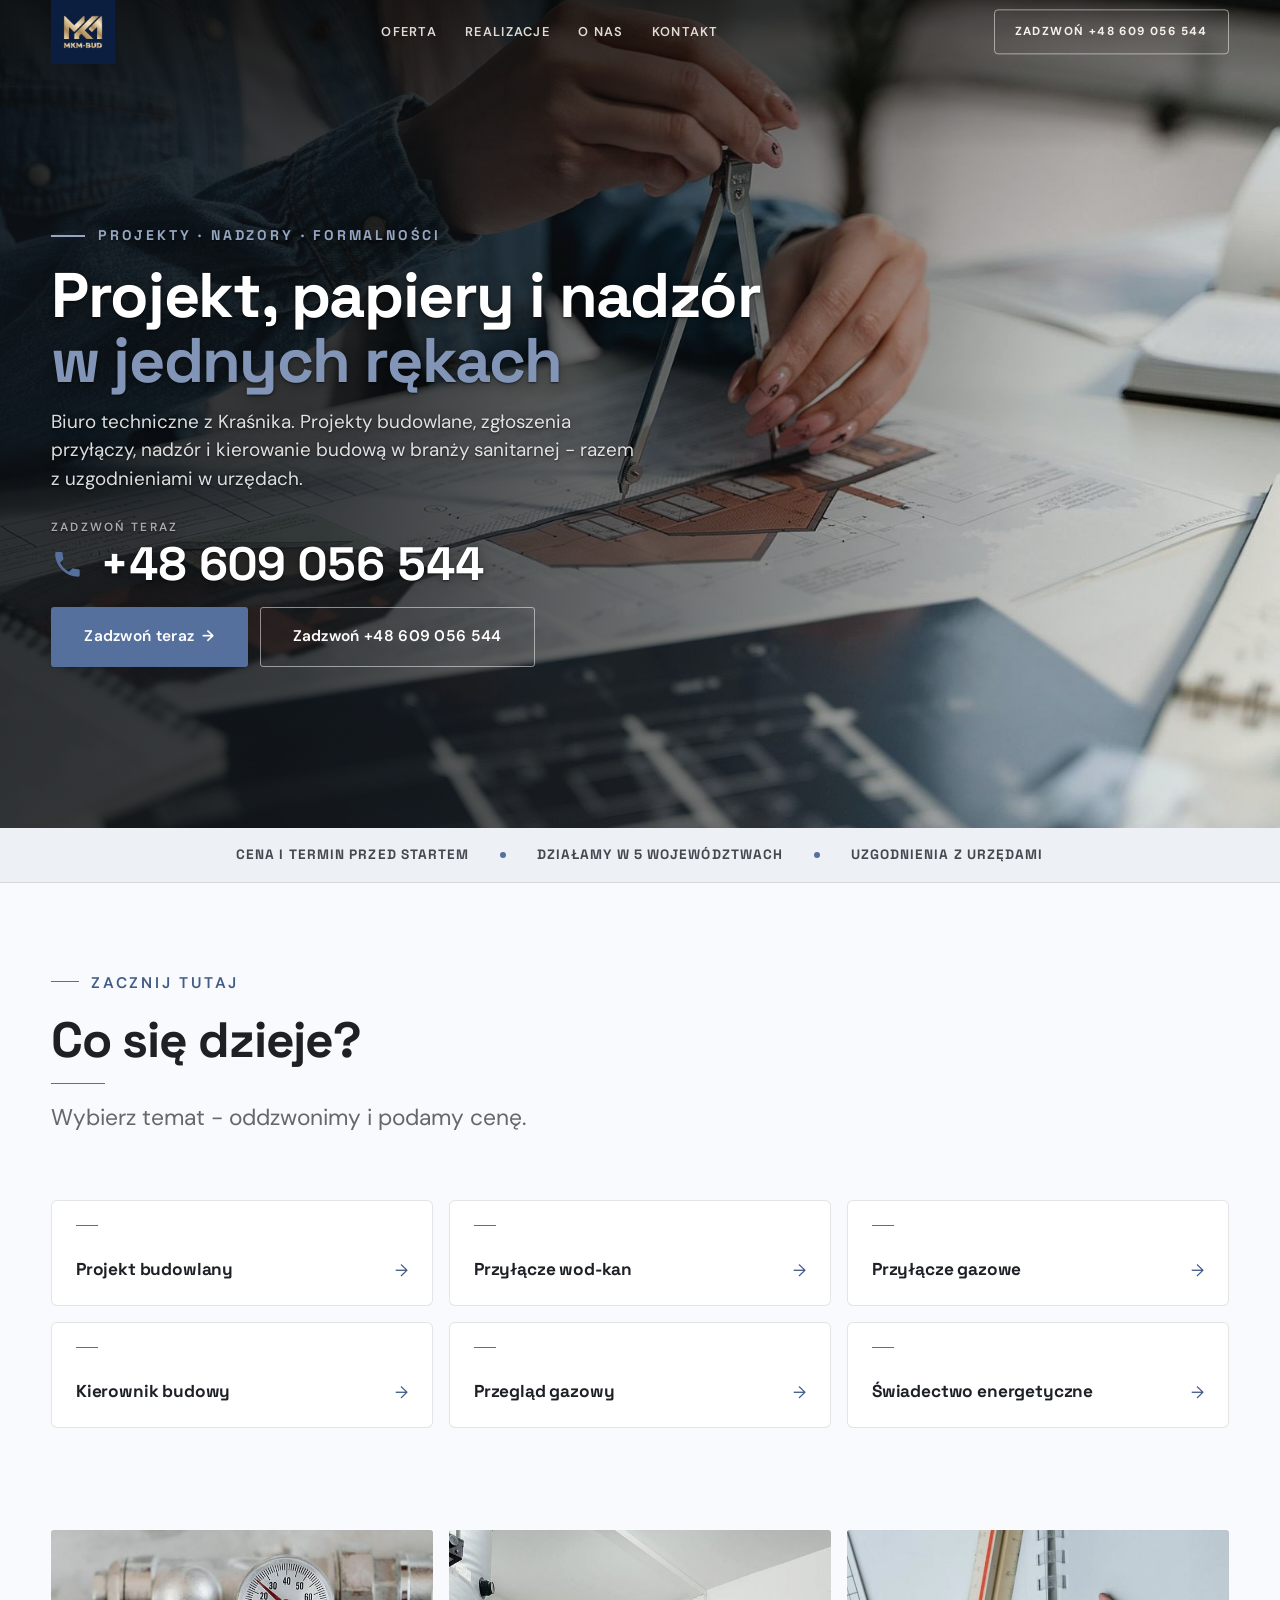
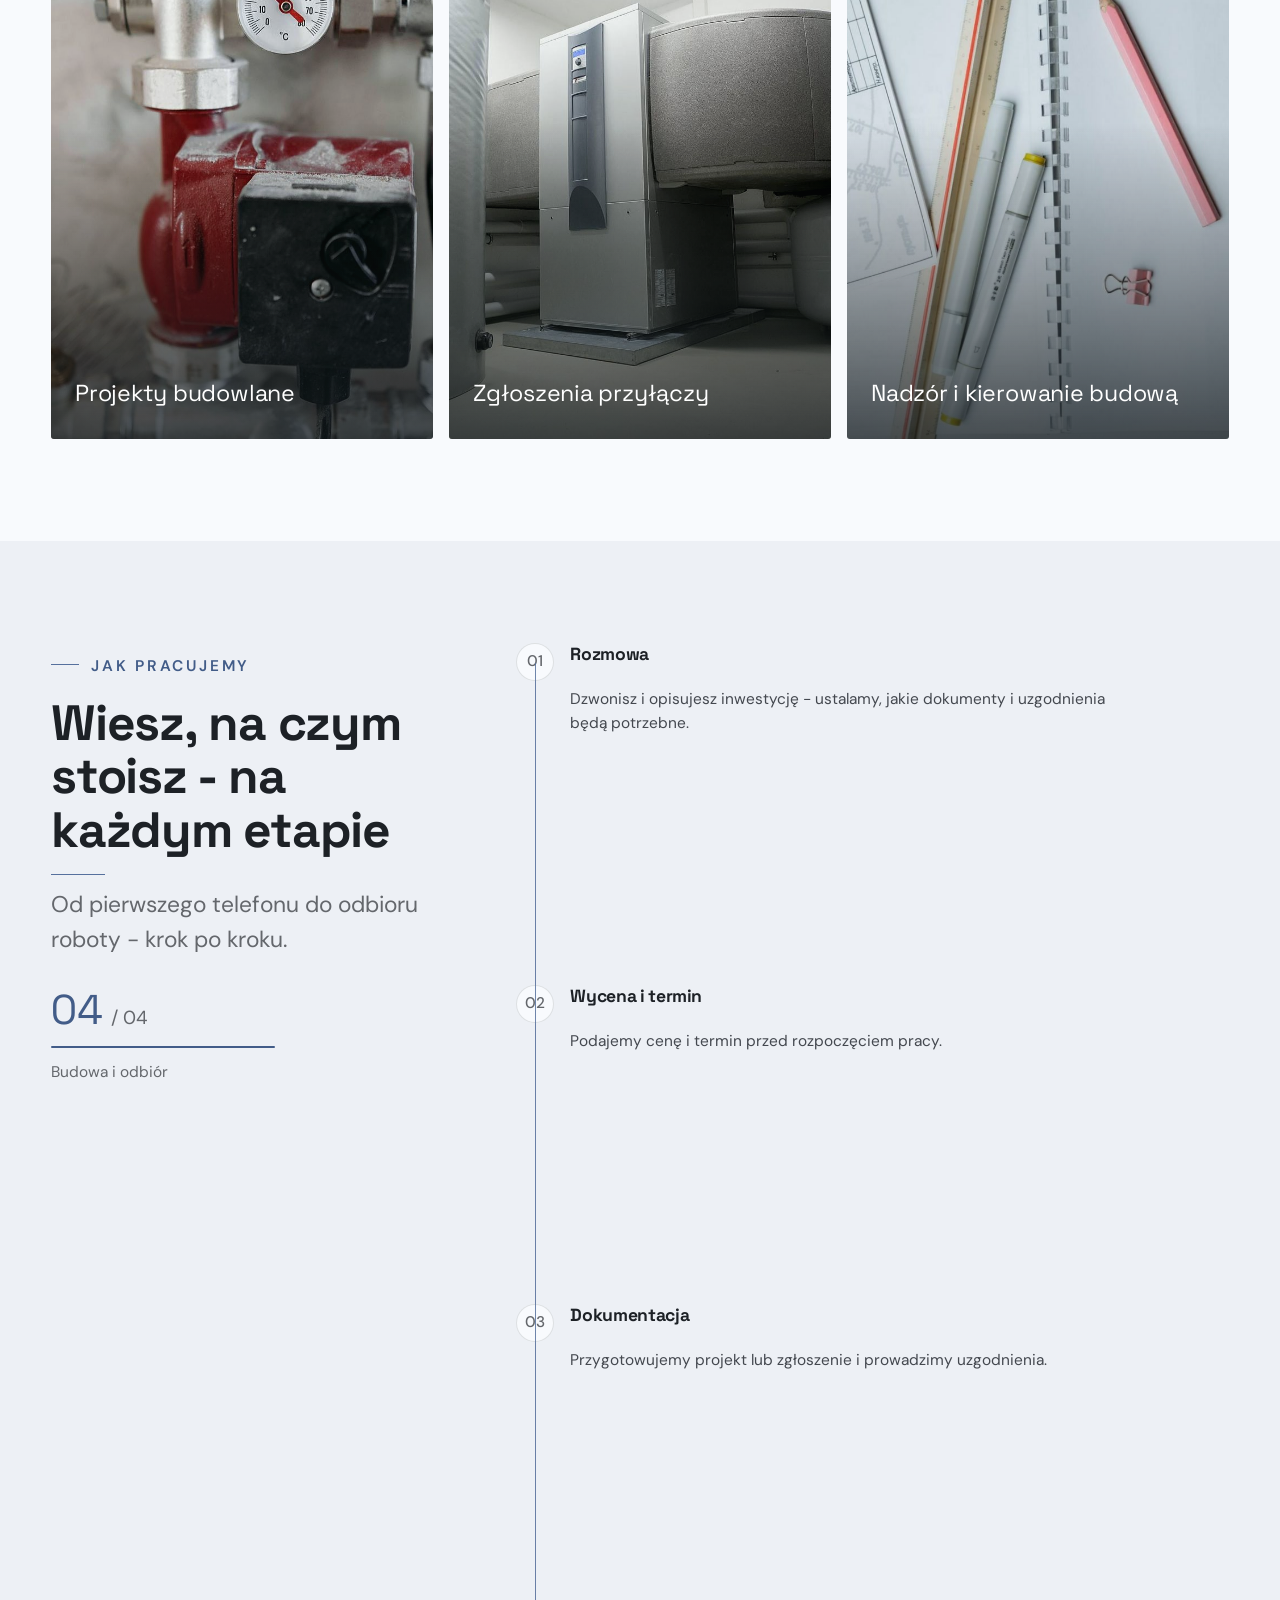
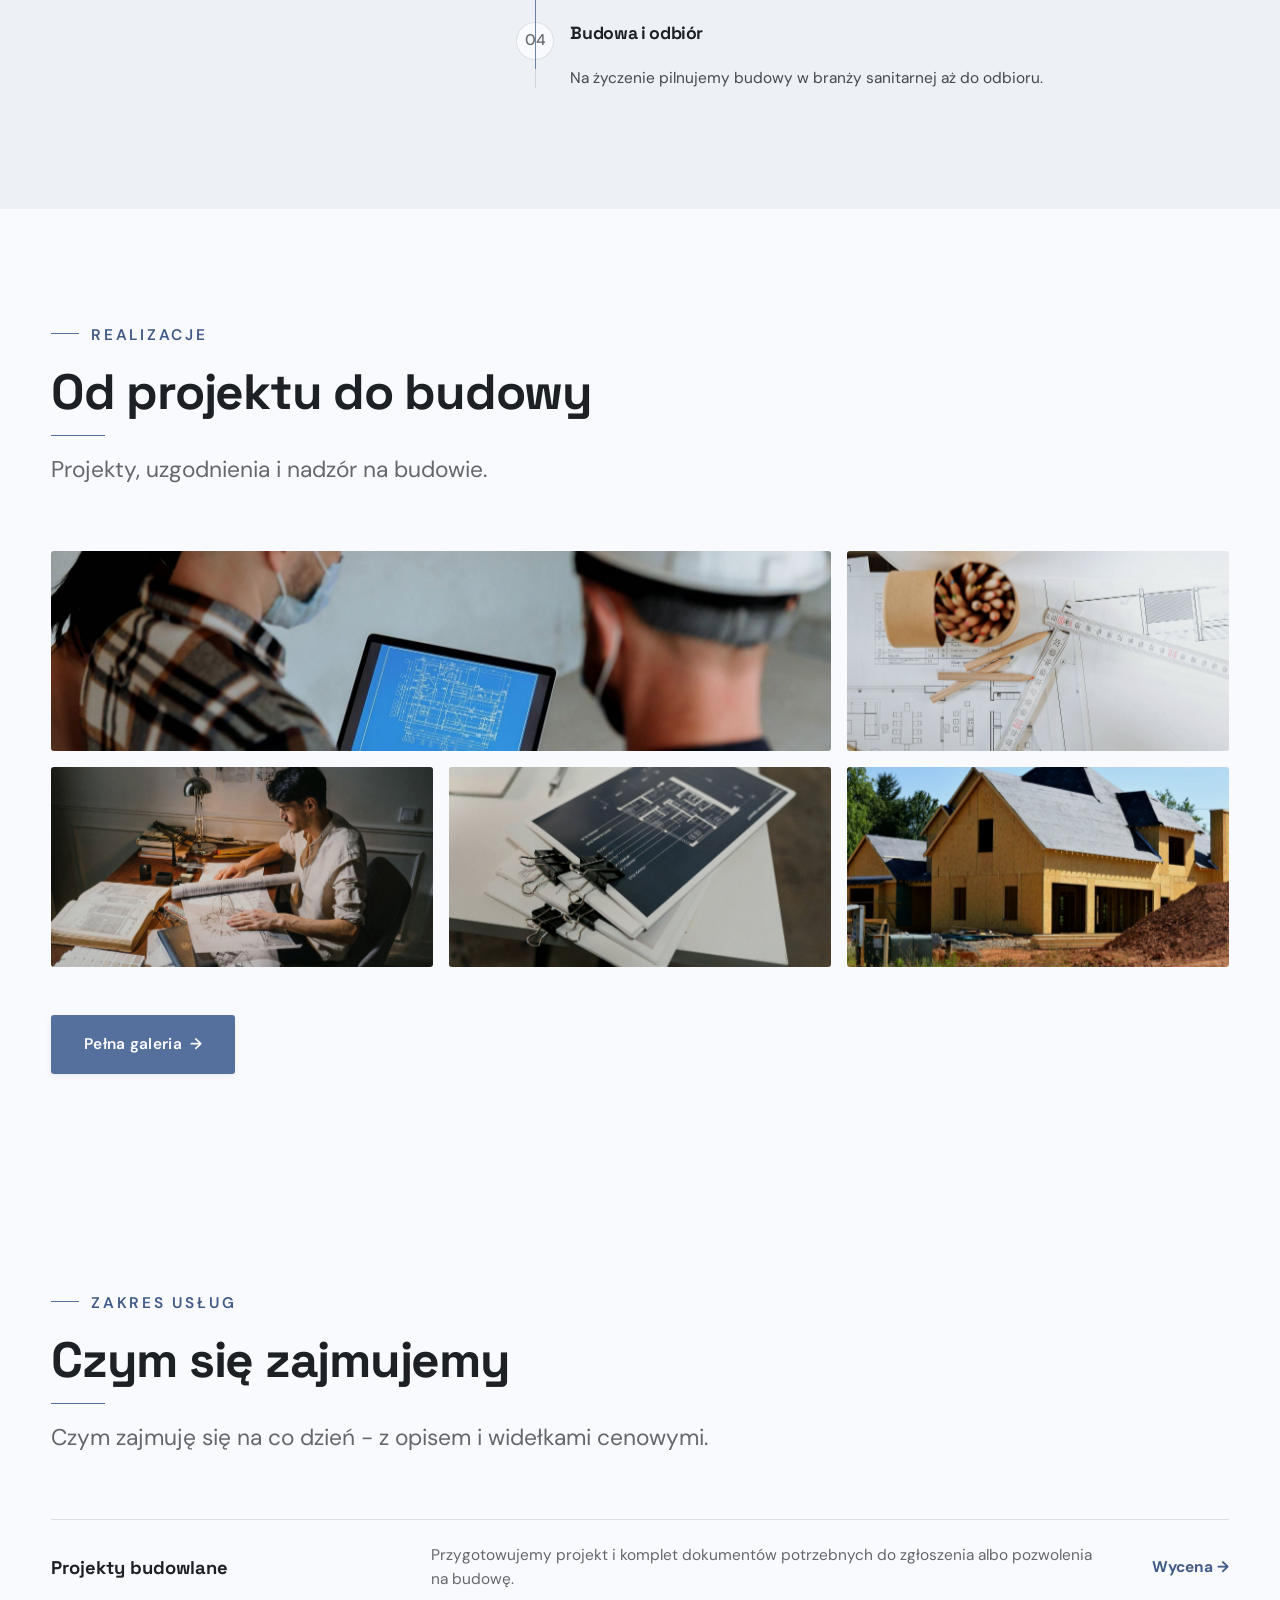
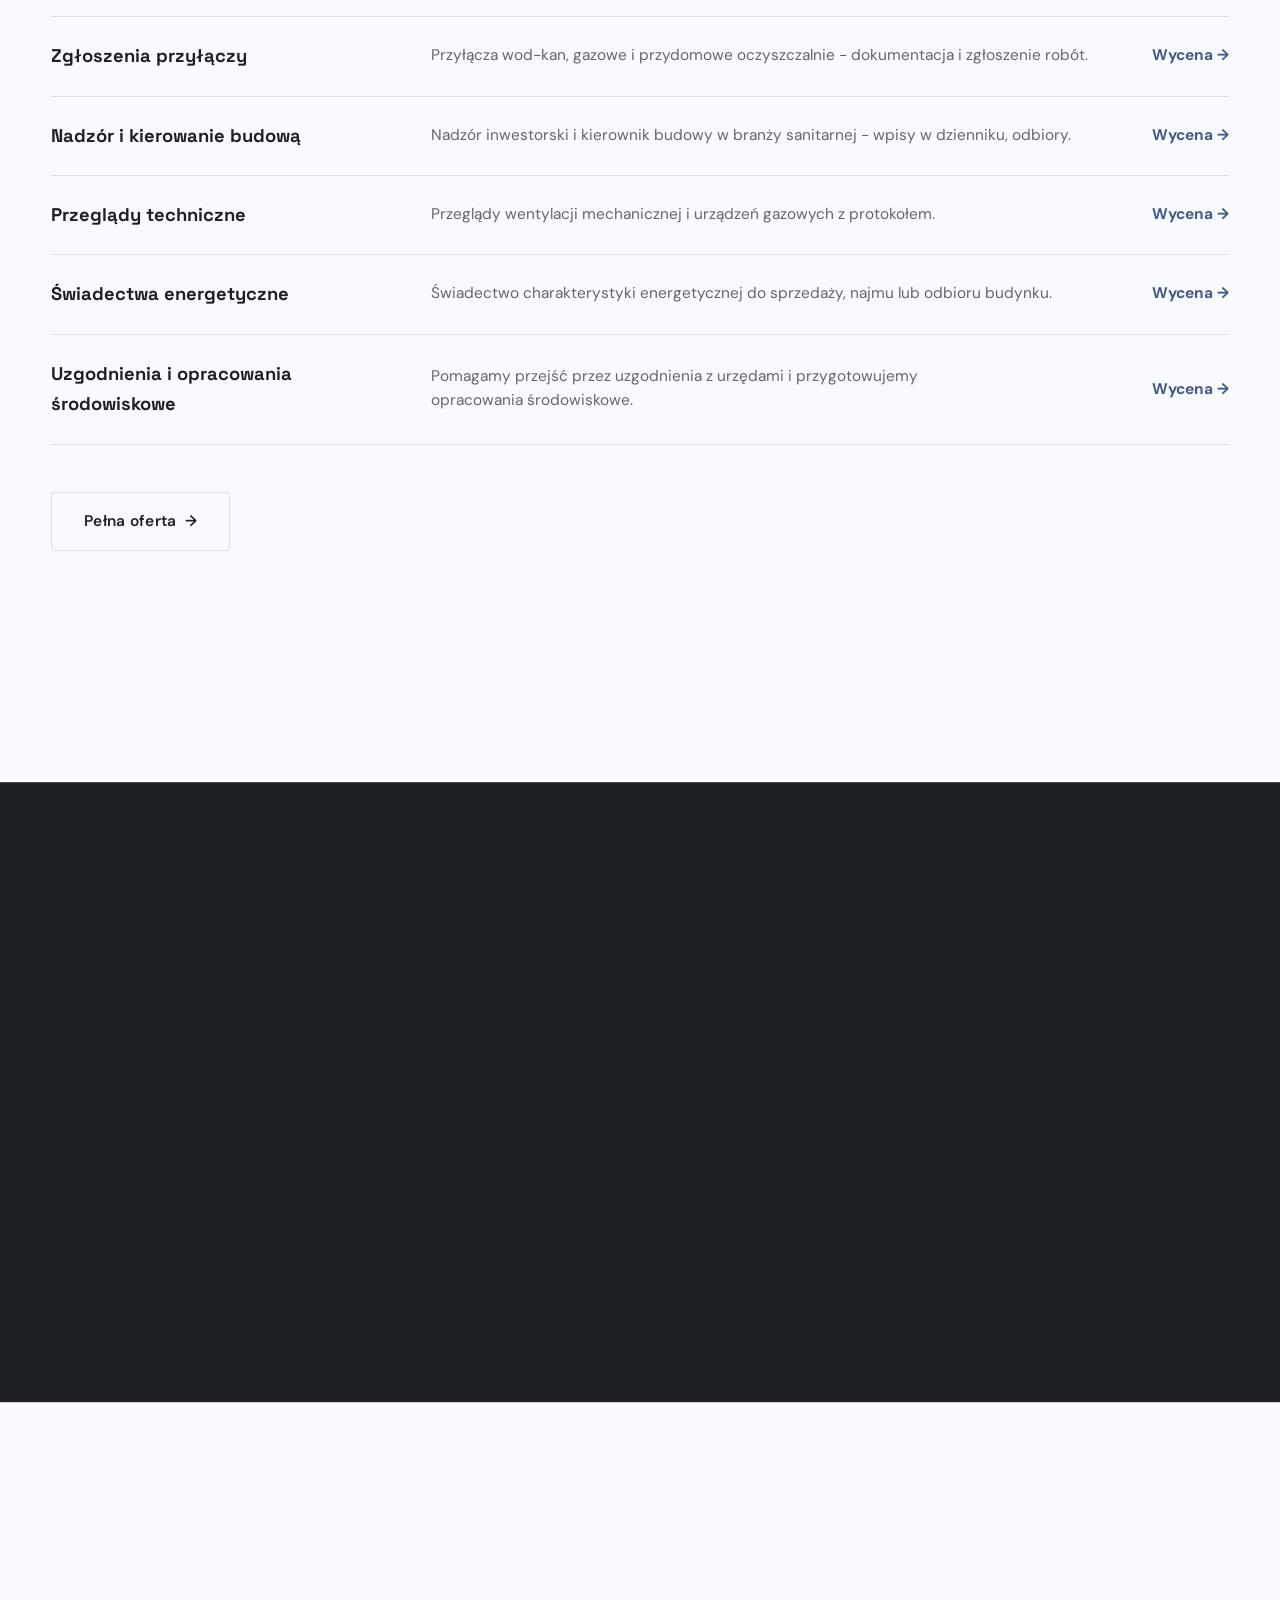
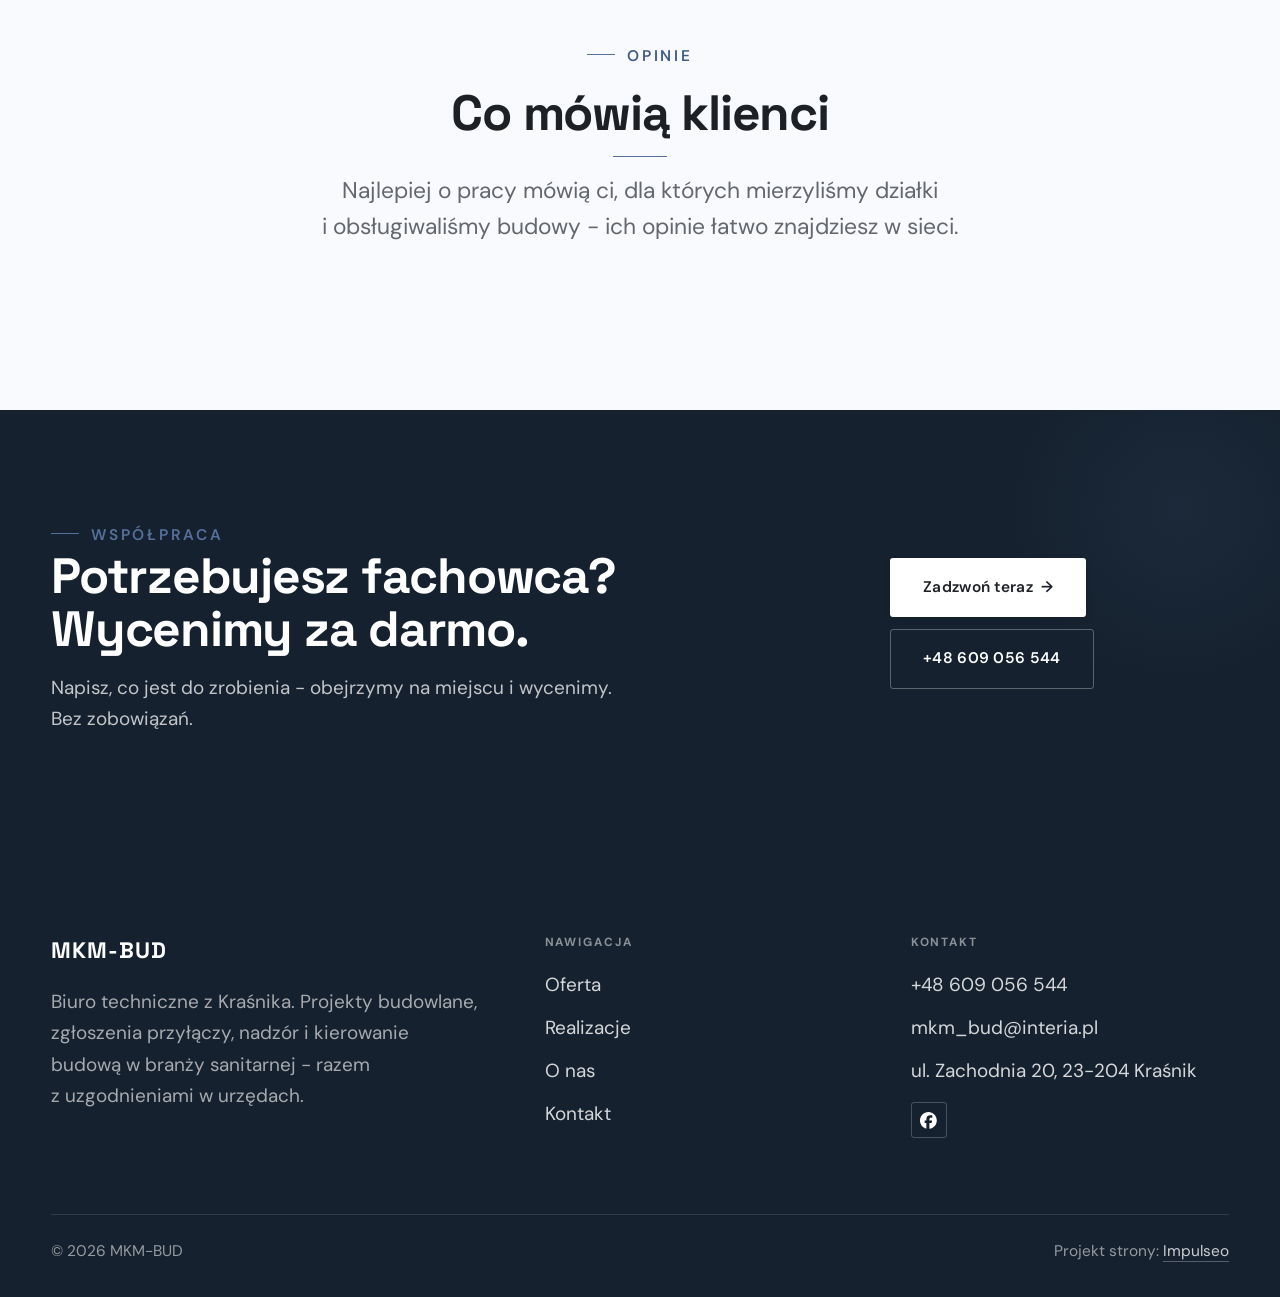
==== index.html @ 9605afe8 "Strona demo: mkm-bud" ====
<!DOCTYPE html>
<html lang="pl">
<head>
<meta charset="UTF-8">
<meta name="viewport" content="width=device-width, initial-scale=1.0">
<title>MKM-BUD - Projekty i nadzory budowlane · Kraśnik</title>
<meta name="description" content="MKM-BUD - projekty budowlane, zgłoszenia przyłączy wod-kan i gazowych, nadzory i kierowanie budową w branży sanitarnej, przeglądy techniczne, świadectwa energetyczne. Kraśnik i okolice.">
<link rel="canonical" href="https://kris20032.github.io/mkm-bud/">
<meta name="robots" content="noindex, nofollow">
<meta property="og:type" content="website">
<meta property="og:locale" content="pl_PL">
<meta property="og:site_name" content="MKM-BUD">
<meta property="og:title" content="MKM-BUD - Projekty i nadzory budowlane · Kraśnik">
<meta property="og:description" content="MKM-BUD - projekty budowlane, zgłoszenia przyłączy wod-kan i gazowych, nadzory i kierowanie budową w branży sanitarnej, przeglądy techniczne, świadectwa energetyczne. Kraśnik i okolice.">
<meta property="og:url" content="https://kris20032.github.io/mkm-bud/">
<meta property="og:image" content="https://kris20032.github.io/mkm-bud/img/og.jpg">
<meta property="og:image:width" content="1200">
<meta property="og:image:height" content="630">
<meta name="twitter:card" content="summary_large_image">
<script type="application/ld+json">{"@context": "https://schema.org", "@type": "LocalBusiness", "name": "MKM-BUD", "url": "https://kris20032.github.io/mkm-bud/", "telephone": "+48609056544", "image": "https://kris20032.github.io/mkm-bud/img/og.jpg", "areaServed": "Kraśnik", "sameAs": ["https://www.facebook.com/mkmbudownictwo/"]}</script>
<link rel="preconnect" href="https://fonts.googleapis.com">
<link rel="preconnect" href="https://fonts.gstatic.com" crossorigin>
<link href="https://fonts.googleapis.com/css2?family=Space+Grotesk:wght@500;600;700&family=DM+Sans:opsz,wght@9..40,400;9..40,500;9..40,600&display=swap" rel="stylesheet">
<link rel="stylesheet" href="assets/styles.css?v=61407851">
</head>
<body>

<header class="nav">
  <div class="wrap nav-inner">
    <a class="brand brand-has-logo" href="index.html"><img class="brand-logo" src="img/logo.jpg" alt="MKM-BUD" width="720" height="720" decoding="async"></a>
    <nav class="nav-links">
      <a href="oferta.html">Oferta</a>
      <a href="realizacje.html">Realizacje</a>
      <a href="o-nas.html">O nas</a>
      <a href="kontakt.html">Kontakt</a>
      <a href="tel:+48609056544" class="btn btn-accent">Zadzwoń +48 609 056 544</a>
    </nav>
    <button class="nav-toggle" aria-label="Menu"><span></span><span></span><span></span></button>
  </div>
</header>

<main>
<section class="hero-fach">
  <img class="hf-photo" src="img/hero.jpg" fetchpriority="high" data-rotate="img/g1.jpg|img/g2.jpg" alt="MKM-BUD" width="1600" height="1066">
  <div class="hf-panel">
    <div class="hf-inner">
      <span class="hf-kicker">Projekty · nadzory · formalności</span>
      <h1 class="hf-title">Projekt, papiery i nadzór <em>w jednych rękach</em></h1>
      <p class="hf-lead">Biuro techniczne z Kraśnika. Projekty budowlane, zgłoszenia przyłączy, nadzór i kierowanie budową w branży sanitarnej - razem z uzgodnieniami w urzędach.</p>
      <a class="hf-phone" href="tel:+48609056544"><span class="hf-phone-lab">Zadzwoń teraz</span><span class="hf-phone-num"><svg class="ico-tel" width="16" height="16" viewBox="0 0 24 24" fill="none" aria-hidden="true"><path d="M6.6 10.8a15.5 15.5 0 0 0 6.6 6.6l2.2-2.2a1 1 0 0 1 1-.24 11.4 11.4 0 0 0 3.6.58 1 1 0 0 1 1 1V20a1 1 0 0 1-1 1A17 17 0 0 1 3 4a1 1 0 0 1 1-1h3.5a1 1 0 0 1 1 1c0 1.25.2 2.46.58 3.6a1 1 0 0 1-.25 1l-2.23 2.2Z" fill="currentColor"/></svg> +48 609 056 544</span></a>
      <div class="hf-actions">
        <a href="kontakt.html" class="btn btn-accent">Zadzwoń teraz <span class="arr">→</span></a>
        <a href="tel:+48609056544" class="btn btn-ghost hf-ghost">Zadzwoń +48 609 056 544</a>
      </div>
    </div>
  </div>
</section>
<section class="fach-promise">
  <div class="wrap">
    <ul class="fp-row reveal"><li>Cena i termin przed startem</li><li>Działamy w 5 województwach</li><li>Uzgodnienia z urzędami</li></ul>
  </div>
</section>
<section class="objawy">
  <div class="wrap">
    <div class="head reveal">
      <span class="eyebrow">Zacznij tutaj</span>
      <h2>Co się dzieje?</h2>
      <p>Wybierz temat - oddzwonimy i podamy cenę.</p>
    </div>
    <div class="obj-grid">
      <a class="obj-tile reveal" href="kontakt.html"><span class="ot-row"><span class="ot-name">Projekt budowlany</span><span class="ot-arr" aria-hidden="true">→</span></span></a>
      <a class="obj-tile reveal" href="kontakt.html"><span class="ot-row"><span class="ot-name">Przyłącze wod-kan</span><span class="ot-arr" aria-hidden="true">→</span></span></a>
      <a class="obj-tile reveal" href="kontakt.html"><span class="ot-row"><span class="ot-name">Przyłącze gazowe</span><span class="ot-arr" aria-hidden="true">→</span></span></a>
      <a class="obj-tile reveal" href="kontakt.html"><span class="ot-row"><span class="ot-name">Kierownik budowy</span><span class="ot-arr" aria-hidden="true">→</span></span></a>
      <a class="obj-tile reveal" href="kontakt.html"><span class="ot-row"><span class="ot-name">Przegląd gazowy</span><span class="ot-arr" aria-hidden="true">→</span></span></a>
      <a class="obj-tile reveal" href="kontakt.html"><span class="ot-row"><span class="ot-name">Świadectwo energetyczne</span><span class="ot-arr" aria-hidden="true">→</span></span></a>
    </div>
  </div>
</section>
<section class="gateways-band">
  <div class="wrap">
    <div class="gateways">
      <a href="oferta.html" class="gateway reveal"><img src="img/g3.jpg" alt="Projekty budowlane" loading="lazy" width="1600" height="1068" decoding="async"><span class="g-ttl">Projekty budowlane</span></a>
      <a href="oferta.html" class="gateway reveal"><img src="img/g4.jpg" alt="Zgłoszenia przyłączy" loading="lazy" width="1600" height="1066" decoding="async"><span class="g-ttl">Zgłoszenia przyłączy</span></a>
      <a href="oferta.html" class="gateway reveal"><img src="img/g5.jpg" alt="Nadzór i kierowanie budową" loading="lazy" width="1556" height="1022" decoding="async"><span class="g-ttl">Nadzór i kierowanie budową</span></a>
    </div>
  </div>
</section>
<section class="proces proces-os fachowcy">
  <div class="wrap proc-grid">
    <div class="proc-side">
      <div class="head reveal">
        <span class="eyebrow">Jak pracujemy</span>
        <h2>Wiesz, na czym stoisz - na każdym etapie</h2>
        <p>Od pierwszego telefonu do odbioru roboty - krok po kroku.</p>
      </div>
      <div class="proc-count" aria-hidden="true"><span class="pc-cur">01</span><span class="pc-all">/ 04</span></div>
      <div class="proc-bar" aria-hidden="true"><i></i></div>
      <p class="proc-now" aria-hidden="true">Rozmowa</p>
    </div>
    <ol class="proces-line">
      <li class="reveal"><span class="pno">01</span><h3>Rozmowa</h3><p>Dzwonisz i opisujesz inwestycję - ustalamy, jakie dokumenty i uzgodnienia będą potrzebne.</p></li>
      <li class="reveal"><span class="pno">02</span><h3>Wycena i termin</h3><p>Podajemy cenę i termin przed rozpoczęciem pracy.</p></li>
      <li class="reveal"><span class="pno">03</span><h3>Dokumentacja</h3><p>Przygotowujemy projekt lub zgłoszenie i prowadzimy uzgodnienia.</p></li>
      <li class="reveal"><span class="pno">04</span><h3>Budowa i odbiór</h3><p>Na życzenie pilnujemy budowy w branży sanitarnej aż do odbioru.</p></li>
    </ol>
  </div>
</section>
<section>
  <div class="wrap">
    <div class="head reveal">
      <span class="eyebrow">Realizacje</span>
      <h2>Od projektu do budowy</h2>
      <p>Projekty, uzgodnienia i nadzór na budowie.</p>
    </div>
    <div class="gallery">
      <div class="tile t-two3 reveal"><img src="img/g6.jpg" alt="MKM-BUD" loading="lazy" width="1600" height="1066" decoding="async"></div>
      <div class="tile t-third reveal"><img src="img/g7.jpg" alt="MKM-BUD" loading="lazy" width="1600" height="1066" decoding="async"></div>
      <div class="tile t-third reveal"><img src="img/g8.jpg" alt="MKM-BUD" loading="lazy" width="1600" height="1066" decoding="async"></div>
      <div class="tile t-third reveal"><img src="img/g9.jpg" alt="MKM-BUD" loading="lazy" width="1600" height="1066" decoding="async"></div>
      <div class="tile t-third reveal"><img src="img/g10.jpg" alt="MKM-BUD" loading="lazy" width="1548" height="1008" decoding="async"></div>
    </div>
    <div style="margin-top:var(--space-7)" class="reveal"><a href="realizacje.html" class="btn btn-accent">Pełna galeria <span class="arr">→</span></a></div>
  </div>
</section>
<section class="fach-uslugi">
  <div class="wrap">
    <div class="head reveal">
      <span class="eyebrow">Zakres usług</span>
      <h2>Czym się zajmujemy</h2>
      <p>Czym zajmuję się na co dzień - z opisem i widełkami cenowymi.</p>
    </div>
    <ul class="fu-list">
      <li class="fu-row reveal"><div class="fu-name">Projekty budowlane</div><div class="fu-desc">Przygotowujemy projekt i komplet dokumentów potrzebnych do zgłoszenia albo pozwolenia na budowę.</div><a class="fu-cta" href="kontakt.html">Wycena <span class="arr">→</span></a></li>
      <li class="fu-row reveal"><div class="fu-name">Zgłoszenia przyłączy</div><div class="fu-desc">Przyłącza wod-kan, gazowe i przydomowe oczyszczalnie - dokumentacja i zgłoszenie robót.</div><a class="fu-cta" href="kontakt.html">Wycena <span class="arr">→</span></a></li>
      <li class="fu-row reveal"><div class="fu-name">Nadzór i kierowanie budową</div><div class="fu-desc">Nadzór inwestorski i kierownik budowy w branży sanitarnej - wpisy w dzienniku, odbiory.</div><a class="fu-cta" href="kontakt.html">Wycena <span class="arr">→</span></a></li>
      <li class="fu-row reveal"><div class="fu-name">Przeglądy techniczne</div><div class="fu-desc">Przeglądy wentylacji mechanicznej i urządzeń gazowych z protokołem.</div><a class="fu-cta" href="kontakt.html">Wycena <span class="arr">→</span></a></li>
      <li class="fu-row reveal"><div class="fu-name">Świadectwa energetyczne</div><div class="fu-desc">Świadectwo charakterystyki energetycznej do sprzedaży, najmu lub odbioru budynku.</div><a class="fu-cta" href="kontakt.html">Wycena <span class="arr">→</span></a></li>
      <li class="fu-row reveal"><div class="fu-name">Uzgodnienia i opracowania środowiskowe</div><div class="fu-desc">Pomagamy przejść przez uzgodnienia z urzędami i przygotowujemy opracowania środowiskowe.</div><a class="fu-cta" href="kontakt.html">Wycena <span class="arr">→</span></a></li>
    </ul>
    <div style="margin-top:var(--space-7)" class="reveal"><a href="oferta.html" class="btn btn-ghost">Pełna oferta <span class="arr">→</span></a></div>
  </div>
</section>
<section class="stopklatka" aria-hidden="true">
  <div class="stk-bg" style="background-image:url(img/g11.jpg)"></div>
</section>
<section class="opinie op-fallback">
  <div class="wrap">
    <div class="head center reveal">
      <span class="eyebrow">Opinie</span>
      <h2>Co mówią klienci</h2>
      <p>Najlepiej o pracy mówią ci, dla których mierzyliśmy działki i obsługiwaliśmy budowy - ich opinie łatwo znajdziesz w sieci.</p>
    </div>
  </div>
</section>
<section class="cta">
  <div class="wrap">
    <div class="reveal">
      <span class="eyebrow">Współpraca</span>
      <h2>Potrzebujesz fachowca? Wycenimy za darmo.</h2>
      <p>Napisz, co jest do zrobienia - obejrzymy na miejscu i wycenimy. Bez zobowiązań.</p>
    </div>
    <div class="cta-actions reveal">
      <a href="kontakt.html" class="btn btn-light">Zadzwoń teraz <span class="arr">→</span></a>
      <a href="tel:+48609056544" class="btn btn-ghost btn-ghost-cta">+48 609 056 544</a>
    </div>
  </div>
</section>
</main>

<footer>
  <div class="wrap">
    <div class="foot-grid">
      <div class="foot-brand">
        <div class="name">MKM-BUD</div>
        <p>Biuro techniczne z Kraśnika. Projekty budowlane, zgłoszenia przyłączy, nadzór i kierowanie budową w branży sanitarnej - razem z uzgodnieniami w urzędach.</p>
      </div>
      <div class="foot-col">
        <h4>Nawigacja</h4>
        <a href="oferta.html">Oferta</a>
        <a href="realizacje.html">Realizacje</a>
        <a href="o-nas.html">O nas</a>
        <a href="kontakt.html">Kontakt</a>
      </div>
      <div class="foot-col">
        <h4>Kontakt</h4>
        <a href="tel:+48609056544">+48 609 056 544</a>
        <a href="mailto:mkm_bud@interia.pl">mkm_bud@interia.pl</a>
        <p>ul. Zachodnia 20, 23-204 Kraśnik</p>
      <div class="foot-soc">
        <a class="soc" href="https://www.facebook.com/mkmbudownictwo/" target="_blank" rel="noopener" aria-label="Facebook - MKM-BUD"><svg viewBox="0 0 24 24" aria-hidden="true" focusable="false"><path d="M9.101 23.691v-7.98H6.627v-3.667h2.474v-1.58c0-4.085 1.848-5.978 5.858-5.978.401 0 .955.042 1.468.103a8.68 8.68 0 0 1 1.141.195v3.325a8.623 8.623 0 0 0-.653-.036 26.805 26.805 0 0 0-.733-.009c-.707 0-1.259.096-1.675.309a1.686 1.686 0 0 0-.679.622c-.258.42-.374.995-.374 1.752v1.297h3.919l-.386 2.103-.287 1.564h-3.246v8.245C19.396 23.238 24 18.179 24 12.044c0-6.627-5.373-12-12-12s-12 5.373-12 12c0 5.628 3.874 10.35 9.101 11.647Z" fill="currentColor"/></svg></a>
      </div>
      </div>
    </div>
    <div class="foot-bot">
      <span>© 2026 MKM-BUD</span>
      <span>Projekt strony: <a class="foot-credit" href="https://impulseo.pl" target="_blank" rel="noopener">Impulseo</a></span>
    </div>
  </div>
</footer>
<div class="sticky-call"><a class="sc-call" href="tel:+48609056544"><svg class="ico-tel" width="16" height="16" viewBox="0 0 24 24" fill="none" aria-hidden="true"><path d="M6.6 10.8a15.5 15.5 0 0 0 6.6 6.6l2.2-2.2a1 1 0 0 1 1-.24 11.4 11.4 0 0 0 3.6.58 1 1 0 0 1 1 1V20a1 1 0 0 1-1 1A17 17 0 0 1 3 4a1 1 0 0 1 1-1h3.5a1 1 0 0 1 1 1c0 1.25.2 2.46.58 3.6a1 1 0 0 1-.25 1l-2.23 2.2Z" fill="currentColor"/></svg> Zadzwoń</a><a class="sc-quote" href="kontakt.html">Zadzwoń teraz</a></div>
<div class="demo-wazne" data-do="2026-10-21" data-cykl="3" hidden><svg class="dw-ico" width="13" height="13" viewBox="0 0 24 24" fill="none" aria-hidden="true"><circle cx="12" cy="12" r="8.6" stroke="currentColor" stroke-width="1.8"/><path d="M12 7.2V12l3.3 2" stroke="currentColor" stroke-width="1.8" stroke-linecap="round"/></svg><span class="dw-txt"></span></div>

<script src="assets/main.js"></script>
</body>
</html>
---- assets/styles.css ----
/* ============================================================
   STOLBASZ — premium, architektoniczny B2B fit-out
   Jasna paleta, zero brązu. System wg premium-web-craft.
   Projekt strony: Impulseo (impulseo.pl)
   ============================================================ */

:root{
  /* PALETA — jasna, architektoniczna, chłodna */
  --paper:#F4F6F8;          /* główne tło */
  --paper-2:#E7EBEF;        /* sekcje alternatywne (chłodny jasny szary) */
  --paper-3:#E7EBEF;        /* delikatne wypełnienia */
  --ink:#15212E;            /* tekst główny — chłodny grafit */
  --ink-soft:#243443;       /* nagłówki drugorzędne */
  --muted:#6B7785;          /* tekst poboczny */
  --line:rgba(21,33,46,.12);/* hairline */
  --accent:#E8A317;         /* stonowany petrol-slate — jedyny akcent */
  --accent-d:#C9870C;
  --accent-soft:rgba(232,163,23,.10);
  --dark:#15212E;           /* sekcje ciemne (stopka/CTA) */

  /* HOVER ZDJĘĆ — JEDEN standard dla całego silnika (decyzja K. 04.08.2026, artefakt z wariantami).
     AKTUALNE (K.+Szymon 09.08.2026, wybór z artefaktu 6 wariantów): zoom 1.05 przy 1.4s -
     przy tak długim czasie mocniejszy kadr NIE skacze, tylko „oddycha". Poprzedni standard
     (1.02 / .55s z 04.08) odbierany jako dynamiczny i szybki.
     Spoczynek lekko przygaszony, ale TYLKO tam, gdzie jest mysz (@media hover:hover) —
     na telefonie zdjęcia zostają w pełnej jasności. */
  --img-zoom:1.05;                   /* K.+Szymon 09.08: wariant F z artefaktu porównawczego */
  --img-rest:brightness(.95) saturate(.99);
  --img-hot:brightness(1.06) saturate(1.05);
  --img-dur:1.4s;                    /* K.+Szymon 09.08 (wariant F): powoli = elegancko */
  --img-ease:cubic-bezier(.16,.84,.44,1);  /* miękki ogon, efekt „oddychania" */

  /* ODSTĘPY — skala 4/8 */
  --space-1:4px; --space-2:8px; --space-3:12px; --space-4:16px; --space-5:24px;
  --space-6:32px; --space-7:48px; --space-8:64px; --space-9:96px; --space-10:128px;

  /* TYPOGRAFIA — fluid clamp() (skala podbita 16.07.2026: większe, czytelniejsze litery — uwaga Adama) */
  --text-sm:clamp(.9rem,.87rem + .12vw,1rem);
  --text-base:clamp(1.08rem,1.04rem + .18vw,1.2rem);
  --text-lg:clamp(1.24rem,1.15rem + .34vw,1.44rem);
  --text-h3:clamp(1.34rem,1.22rem + .55vw,1.66rem);
  --text-h2:clamp(2.1rem,1.66rem + 2.1vw,3.1rem);
  --text-h1:clamp(2.9rem,2.1rem + 4vw,5.1rem);

  /* PROMIENIE — architektoniczne, raczej ostre */
  --r-sm:3px; --r-md:6px; --r-lg:10px;

  /* RUCH */
  --ease:cubic-bezier(.25,.46,.45,.94); --dur:.24s;

  /* CIENIE — miękkie, warstwowe */
  --sh-sm:0 1px 2px rgba(16,24,32,.04), 0 2px 8px rgba(16,24,32,.05);
  --sh-md:0 2px 6px rgba(16,24,32,.05), 0 12px 28px -8px rgba(16,24,32,.12);
  --sh-lg:0 6px 14px rgba(16,24,32,.07), 0 26px 56px -18px rgba(16,24,32,.22);

  --hairline:1px solid var(--line);

  --font-display:'Space Grotesk','Inter',sans-serif;
  --font-body:'DM Sans','Inter',sans-serif;
}

*{box-sizing:border-box;margin:0;padding:0}
html{scroll-behavior:smooth}
body{
  font-family:var(--font-body);
  font-size:var(--text-base);
  line-height:1.65;
  color:var(--ink);
  background:var(--paper);
  -webkit-font-smoothing:antialiased;
  text-rendering:optimizeLegibility;
}
img{max-width:100%;height:auto;display:block}  /* height:auto = width/height z atrybutów trzyma proporcje (TOP#12) */
a{color:inherit;text-decoration:none}

.wrap{width:min(92%,1180px);margin-inline:auto}
section{padding-block:clamp(52px,6.5vw,96px)}

h1,h2,h3{font-family:var(--font-display);font-weight:700;line-height:1.08;letter-spacing:-.02em;color:var(--ink)}
h1{font-size:var(--text-h1);letter-spacing:-.035em}
h2{font-size:var(--text-h2);letter-spacing:-.025em}
h3{font-size:var(--text-h3)}
/* MIARA — długość wiersza. WCAG 2.2 SC 1.4.8: max 80 znaków; Butterick: 45–90.
   68ch daje realnie 72–78 znaków polskiego tekstu, czyli z zapasem pod granicą.
   Wcześniej limit miał TYLKO <p> — <li>, <blockquote> i <dd> nie miały żadnego,
   i to jedyny powód, dla którego 23 bloki na dwóch oddanych stronach jadą po
   83–106 znaków w wierszu (pomiar 07.08.2026, bramka `miara`).
   ⚠️ Listy i definicje ograniczamy TYLKO bez klasy: `ul`/`ol` z klasą to u nas
   układ (siatki kafli, menu), a nie tekst ciągły — tam miarę wyznacza układ. */
/* 60ch, nie 68ch (K. 10.08): po zmianie fontów na węższe kroje (DM Sans i spółka)
   w 68ch mieściło się ~90 znaków - bramka pikselowa słusznie zgłaszała przekroczenie
   granicy 80. Pomiar na żywej przeglądarce: 60ch = 90 znaków, 53ch = ~78 znaków, czyli normę WCAG 1.4.8. */
:root{ --miara:53ch }
p{max-width:min(100%,var(--miara))}
blockquote,
ul:not([class])>li, ol:not([class])>li,
dl:not([class])>dd{max-width:min(100%,var(--miara))}

/* ⚠️ Świadomie BEZ wyjątku `.tile p,.card p,.svc p{max-width:none}`, choć nasuwa się sam:
   te akapity BYŁY już ograniczone (stare `p{max-width:65ch}`), więc „wyjątek" nie odblokowałby
   niczego nowego — tylko ROZLUŹNIŁ stan sprzed zmiany na wszystkich demach naraz.
   `figcaption` żadna z reguł wyżej nie dotyczy, więc też nie potrzebuje zwolnienia. */

/* ŁAMANIE. `balance` wyrównuje długości wierszy w nagłówku, `pretty` pilnuje ostatniego
   wiersza akapitu, żeby nie został w nim jeden wyraz. Obsługiwane od Chrome 117 /
   Safari 17.5; starsze przeglądarki po prostu ignorują tę własność.
   `text-wrap:pretty` nie występowało dotąd ANI RAZ w silniku ani w repo klientów. */
h1,h2,h3,.lead,.lede{text-wrap:balance}
p,li,blockquote,dd{text-wrap:pretty}

.eyebrow{
  font-family:var(--font-body);
  font-size:var(--text-sm);
  font-weight:600;
  letter-spacing:.18em;
  text-transform:uppercase;
  color:var(--accent);
  display:inline-flex;align-items:center;gap:var(--space-3);
}
/* flex:none + margin-top = kreska trzyma się PIERWSZEJ linii. Wcześniej align-items:center
   centrowało ją względem całego bloku i przy zawinięciu (długi kicker typu
   „…WNĘTRZ · LESZNO · OD 2019") druga linia lądowała z brzydkim wcięciem. */
.eyebrow{align-items:flex-start}
.eyebrow>*,.eyebrow{text-wrap:balance}   /* dlugi kicker lamal sie na sierote typu samo „2019" w drugiej linii */
.eyebrow::before{content:"";width:28px;height:1px;background:var(--accent);display:inline-block;flex:none;margin-top:.62em}

.muted{color:var(--muted)}
.lead{font-size:var(--text-lg);line-height:1.55;color:var(--ink-soft);max-width:50ch}

/* ---------- BUTTONS ---------- */
.btn{
  display:inline-flex;align-items:center;gap:var(--space-2);
  font-weight:600;font-size:var(--text-sm);letter-spacing:.02em;
  padding:var(--space-4) var(--space-6);
  border-radius:var(--r-sm);
  transition:transform var(--dur) var(--ease),box-shadow var(--dur) var(--ease),background var(--dur) var(--ease);
  cursor:pointer;border:1px solid transparent;
}
.btn-accent{background:var(--accent);color:#fff;box-shadow:var(--sh-sm)}
.btn-accent:hover{background:var(--accent-d);transform:translateY(-2px);box-shadow:var(--sh-md)}
.btn-accent:active{transform:translateY(0);box-shadow:var(--sh-sm)}
.btn-ghost{background:transparent;color:var(--ink);border-color:var(--line)}
.btn-ghost:hover{border-color:var(--accent);color:var(--accent);transform:translateY(-2px)}
.btn-light{background:#fff;color:var(--ink);box-shadow:var(--sh-sm)}
.btn-light:hover{transform:translateY(-2px);box-shadow:var(--sh-md)}
.btn .arr{transition:transform var(--dur) var(--ease)}
.btn:hover .arr{transform:translateX(4px)}

/* ---------- NAV ---------- */
.nav{
  position:sticky;top:0;z-index:50;
  background:color-mix(in srgb,var(--paper) 88%,transparent);
  backdrop-filter:saturate(140%) blur(10px);
  border-bottom:var(--hairline);
}
.nav-inner{display:flex;align-items:center;justify-content:space-between;gap:var(--space-5);height:72px}
/* ANTY-NACHODZENIE (K. 05.08.2026): długa nazwa firmy + przycisk z pełnym numerem nie mieściły się w pasku
   i flex ściskał linki PONIŻEJ ich treści - "Kontakt" wchodził na ramkę "Zadzwoń +48 ...". Teraz ustępuje
   nazwa marki (skrót wielokropkiem), a menu i przycisk nigdy się nie kurczą ani nie zachodzą na siebie. */
.brand{display:flex;flex-direction:column;line-height:1;min-width:0;flex:0 1 auto}
.brand .name{font-family:var(--font-display);font-weight:800;font-size:1.35rem;letter-spacing:.04em;white-space:nowrap;overflow:hidden;text-overflow:ellipsis}
.brand .sub{font-size:.62rem;letter-spacing:.34em;text-transform:uppercase;color:var(--muted);margin-top:5px;white-space:nowrap;overflow:hidden;text-overflow:ellipsis}
.nav-links{display:flex;align-items:center;gap:var(--space-6);flex:0 0 auto}
.nav-links a{font-size:var(--text-sm);font-weight:500;color:var(--ink-soft);position:relative;padding-block:4px;white-space:nowrap;transition:color var(--dur) var(--ease)}
.nav-links a::after{content:"";position:absolute;left:0;bottom:0;width:0;height:1.5px;background:var(--accent);transition:width var(--dur) var(--ease)}
.nav-links a:hover,.nav-links a.active{color:var(--ink)}
.nav-links a:hover::after,.nav-links a.active::after{width:100%}
.nav-links .btn{padding:var(--space-2) var(--space-5)}
/* przyciski w nav: właściwy kolor (przebij .nav-links a) + bez podkreślenia */
.nav-links a.btn-accent{color:#fff}
.nav-links a.btn-ghost,.nav-links a.btn-light{color:var(--ink)}
/* CTA w pasku: NIE podkreślenie spod linków menu, ale ten sam przelatujący błysk,
   co na wszystkich innych przyciskach (zgłoszenie K. 13.08.2026 - „na hero jest efekt
   światła przechodzącego przez przycisk, na navbarze go nie ma, a mają być identyczne").
   Reguła `.nav-links a::after` jest silniejsza od `.btn::after`, więc trzeba jej
   geometrię wyzerować i wpisać połysk z nazwy - samo `display:none` gasiło efekt. */
.nav-links a.btn::after{
  display:block;content:"";position:absolute;inset:0;z-index:-1;pointer-events:none;
  width:auto;height:auto;border-radius:inherit;   /* kasuje geometrię podkreślenia (width:0;height:1.5px) */
  background:linear-gradient(100deg,transparent 32%,rgba(255,255,255,.20) 50%,transparent 68%);
  translate:-120% 0}
@media (prefers-reduced-motion:no-preference){
  .nav-links a.btn:hover::after{translate:120% 0;transition:translate .75s var(--mt-ease,cubic-bezier(.16,.84,.44,1))}
}
.nav-toggle{display:none;background:none;border:none;cursor:pointer;flex-direction:column;gap:5px;padding:8px}
.nav-toggle span{width:24px;height:2px;background:var(--ink);transition:var(--dur)}
/* Ciasny zakres MIĘDZY menu mobilnym a pełnym pulpitem: zbijamy odstępy i nazwę marki,
   żeby wszystko zmieściło się naturalnie, zanim w ogóle dojdzie do skracania wielokropkiem. */
@media(max-width:1280px) and (min-width:921px){
  .nav-links{gap:var(--space-4)}
  .nav-links .btn{padding:var(--space-2) var(--space-4)}
  .brand .name{font-size:1.15rem}
}

/* ---------- HERO (split) ---------- */
.hero{position:relative;overflow:hidden;border-bottom:var(--hairline)}
.hero-grid{display:grid;grid-template-columns:1.05fr .95fr;gap:clamp(24px,4vw,60px);align-items:center;
  padding-block:clamp(36px,4.5vw,64px)}
.hero-copy .eyebrow{margin-bottom:var(--space-5)}
.hero-copy h1{margin-bottom:var(--space-5)}
.hero-copy .lead{margin-bottom:var(--space-7)}
.hero-actions{display:flex;flex-wrap:wrap;gap:var(--space-4)}
.hero-art{position:relative;aspect-ratio:4/3;border-radius:var(--r-lg);overflow:hidden;box-shadow:var(--sh-lg)}
.hero-art img{width:100%;height:100%;object-fit:cover}
.hero-art::after{content:"";position:absolute;inset:0;background:linear-gradient(180deg,transparent 55%,rgba(18,24,28,.28))}
.hero-badge{position:absolute;left:var(--space-5);bottom:var(--space-5);z-index:2;
  background:rgba(252,252,251,.94);backdrop-filter:blur(4px);
  border-radius:var(--r-md);padding:var(--space-4) var(--space-5);box-shadow:var(--sh-md);max-width:78%}
.hero-badge strong{display:block;font-family:var(--font-display);font-size:1rem;letter-spacing:-.01em}
.hero-badge span{font-size:var(--text-sm);color:var(--muted)}

/* ---------- HERO duży / kinowy (strona główna) ---------- */
.hero-cine{position:relative;min-height:clamp(560px,82vh,840px);min-height:clamp(560px,82svh,840px);display:flex;align-items:center;overflow:hidden;border-bottom:var(--hairline)}
.hero-cine>img{position:absolute;inset:0;width:100%;height:100%;object-fit:cover;z-index:0}
.hero-cine::after{content:"";position:absolute;inset:0;z-index:1;
  background:linear-gradient(95deg,rgba(13,18,23,.86) 0%,rgba(13,18,23,.64) 32%,rgba(13,18,23,.24) 62%,rgba(13,18,23,.04) 100%)}
.hero-cine .wrap{position:relative;z-index:2;padding-block:var(--space-8)}
.hero-cine .hero-copy{max-width:660px}
.hero-cine .eyebrow{color:#fff;margin-bottom:var(--space-5)}
.hero-cine .eyebrow::before{background:#fff}
.hero-cine h1{color:#fff;margin-bottom:var(--space-5);font-size:clamp(2.9rem,2rem + 4.4vw,5.2rem);text-wrap:balance}
.hero-cine .lead{color:rgba(255,255,255,.92);max-width:48ch;margin-bottom:var(--space-7)}
.hero-cine .hero-actions{display:flex;flex-wrap:wrap;gap:var(--space-4)}
/* NISKIE OKNO (laptop z dokiem i paskami przeglądarki ma ~700-780 px wysokości widoku):
   H1 do 5.2rem + długi lead nie mieściły się i przyciski wypadały POD krawędź ekranu -
   klient widział stronę bez ani jednego CTA. Skalujemy w dół, zamiast przycinać treść. */
@media(min-width:821px) and (max-height:820px){
  .hero-cine{min-height:clamp(520px,94svh,780px)}
  .hero-cine .wrap{padding-block:var(--space-6)}
  .hero-cine h1{font-size:clamp(2.2rem,1.5rem + 2.6vw,3.6rem);margin-bottom:var(--space-4)}
  .hero-cine .eyebrow{margin-bottom:var(--space-4)}
  .hero-cine .lead{margin-bottom:var(--space-5);max-width:44ch}
}
@media(max-width:680px){
  .hero-cine{min-height:clamp(520px,76vh,640px);min-height:clamp(520px,76svh,640px);align-items:flex-end}
  .hero-cine::after{background:linear-gradient(0deg,rgba(13,18,23,.9) 6%,rgba(13,18,23,.45) 55%,rgba(13,18,23,.25) 100%)}
  .hero-cine .wrap{padding-bottom:var(--space-9)}
  /* TELEFON (~90% oglądających): lead potrafił zająć 8 linii i zepchnąć CTA poza pierwszy ekran.
     Zwężamy interlinię i skalę - treści nie ucinamy, bo to ona sprzedaje. */
  .hero-cine .lead{font-size:.98rem;line-height:1.5;margin-bottom:var(--space-5)}
  .hero-cine .eyebrow{font-size:.72rem;letter-spacing:.13em;margin-bottom:var(--space-4)}
  .hero-cine .eyebrow::before{width:20px}
  .hero-cine h1{margin-bottom:var(--space-4)}
}

/* full-bleed hero variant (podstrony) */
.pagehead{position:relative;min-height:46vh;min-height:46svh;display:flex;align-items:flex-end;overflow:hidden;border-bottom:var(--hairline)}
.pagehead img{position:absolute;inset:0;width:100%;height:100%;object-fit:cover}
/* 10.08.2026 (decyzja K.): mocniejsze przyciemnienie + cień pod tekstem. Bramka mierzyła na
   nagłówkach podstron 3,38-3,43:1 przy wymaganych 4,5 — jasne zdjęcie (hala, śnieg, niebo)
   podchodziło pod biały tekst. Zdjęcia klientów są różne, więc kontrast musi dawać WARSTWA,
   a nie szczęśliwy dobór kadru. */
.pagehead::after{content:"";position:absolute;inset:0;background:linear-gradient(180deg,rgba(18,24,28,.40),rgba(18,24,28,.76))}
.pagehead .wrap{position:relative;z-index:2;padding-block:var(--space-9);color:#fff}
.pagehead h1{color:#fff;max-width:18ch;text-shadow:0 2px 16px rgba(0,0,0,.55)}
.pagehead .eyebrow{color:#fff}
.pagehead .eyebrow::before{background:#fff}
.pagehead p{color:rgba(255,255,255,.92);margin-top:var(--space-4);max-width:54ch;text-shadow:0 1px 12px rgba(0,0,0,.5)}

/* ---------- STRIP (pasek skrótów / liczby) ---------- */
.strip{background:var(--dark);color:#fff}
/* PASEK HASEŁ — standard 04.08.2026 (decyzja K.): 5 haseł w JEDNYM rzędzie, tekst WYŚRODKOWANY,
   węższe marginesy boczne niż reszta strony (pasek ma iść szerzej), równe wysokości kolumn. */
.strip .wrap{width:min(96%,1440px);display:grid;grid-template-columns:repeat(5,1fr);
  gap:var(--space-5);padding-block:var(--space-7);align-items:stretch}
.strip .item .k{font-family:var(--font-display);font-size:clamp(1.05rem,.82rem + .85vw,1.55rem);
  font-weight:800;letter-spacing:-.02em;color:#fff;line-height:1.18;text-wrap:balance}
.strip .item .v{font-size:var(--text-sm);color:rgba(255,255,255,.66);margin-top:var(--space-2);line-height:1.4}
.strip .item{border-left:2px solid var(--accent);padding-inline:var(--space-4);
  text-align:center;display:flex;flex-direction:column;justify-content:center}
/* liczba kolumn = liczba haseł, żeby ostatnie nie zostawało samo w drugim rzędzie.
   Klasę n-N nadaje multipage.py; domyślnie (bez klasy) pasek jest 5-kolumnowy. */
.strip.n-2 .wrap{grid-template-columns:repeat(2,1fr)}
.strip.n-3 .wrap{grid-template-columns:repeat(3,1fr)}
.strip.n-4 .wrap{grid-template-columns:repeat(4,1fr);gap:var(--space-6)}
.strip.n-4 .item .k{font-size:clamp(1.3rem,1rem + 1.1vw,2rem)}
.strip.n-6 .wrap{grid-template-columns:repeat(6,1fr);gap:var(--space-4)}
.strip.n-6 .item .k{font-size:clamp(.98rem,.8rem + .7vw,1.35rem)}
/* równe łamanie: zamiast "długa linia + jedno słowo" obie linie zbliżonej długości */
.strip .item .k{text-wrap:balance}

/* ---------- SECTION HEAD ---------- */
.head{max-width:48rem;margin-bottom:var(--space-8)}
.head.center{margin-inline:auto;text-align:center}
.head .eyebrow{margin-bottom:var(--space-4)}
.head h2{margin-bottom:var(--space-4)}
.head p{color:var(--muted);font-size:var(--text-lg);line-height:1.55}
.head.center p{margin-inline:auto}

/* ---------- INTRO SPLIT ---------- */
.split{display:grid;grid-template-columns:.92fr 1.08fr;gap:clamp(28px,5vw,80px);align-items:center}
.split.rev{grid-template-columns:1.08fr .92fr}
.split.rev .split-art{order:-1}
.split-art{position:relative;aspect-ratio:5/4;border-radius:var(--r-lg);overflow:hidden;box-shadow:var(--sh-lg)}
.split-art img{width:100%;height:100%;object-fit:cover}
.split-copy h2{margin-bottom:var(--space-5)}
.split-copy p+p{margin-top:var(--space-4)}
.split-copy .btn{margin-top:var(--space-6)}

/* ---------- SERVICES (zakres) ---------- */
.svc-grid{display:grid;grid-template-columns:repeat(auto-fit,minmax(280px,1fr));gap:var(--space-5)}
.svc{background:#fff;border:var(--hairline);border-radius:var(--r-md);padding:var(--space-7) var(--space-6);
  transition:transform var(--dur) var(--ease),box-shadow var(--dur) var(--ease),border-color var(--dur) var(--ease);
  position:relative;overflow:hidden}
.svc::before{content:"";position:absolute;left:0;top:0;width:3px;height:0;background:var(--accent);transition:height var(--dur) var(--ease)}
.svc:hover{transform:translateY(-4px);box-shadow:var(--sh-md);border-color:transparent}
.svc:hover::before{height:100%}
.svc .ic{font-family:var(--font-display);font-size:.8rem;font-weight:700;letter-spacing:.12em;color:var(--accent);margin-bottom:var(--space-4)}
.svc h3{margin-bottom:var(--space-3);font-size:1.22rem}
.svc p{color:var(--muted);font-size:var(--text-base);line-height:1.6}

/* big detailed service rows */
.svc-row{display:grid;grid-template-columns:.8fr 1.2fr;gap:clamp(20px,4vw,60px);align-items:center;padding-block:var(--space-8)}
.svc-row+.svc-row{border-top:var(--hairline)}
.svc-row.rev{grid-template-columns:1.2fr .8fr}
/* Naprzemienny układ wierszy oferty: co drugi wiersz ma zdjęcie po PRAWEJ.
   Było `order:-1` — martwy kod, bo zdjęcie i tak jest pierwszym dzieckiem w HTML,
   więc wszystkie wiersze wyglądały identycznie (zdjęcie zawsze z lewej), a `rev`
   zmieniało tylko szerokość kolumn. Znalezione 29.07.2026 przy różnicowaniu kierunków
   animacji (pomiar pozycji: art.mid 390/502 przy row.mid 756 — zawsze lewa strona). */
.svc-row.rev .svc-row-art{order:2}
.svc-row-art{aspect-ratio:4/3;border-radius:var(--r-md);overflow:hidden;box-shadow:var(--sh-md)}
.svc-row-art img{width:100%;height:100%;object-fit:cover}
.svc-row h3{font-size:1.5rem;margin-bottom:var(--space-4)}
.svc-row .num{font-family:var(--font-display);font-size:.85rem;font-weight:700;letter-spacing:.14em;color:var(--accent);display:block;margin-bottom:var(--space-3)}
.svc-row ul{list-style:none;margin-top:var(--space-4);display:flex;flex-direction:column;gap:var(--space-2)}
.svc-row li{position:relative;padding-left:var(--space-5);color:var(--muted);font-size:var(--text-base)}
.svc-row li::before{content:"";position:absolute;left:0;top:.62em;width:8px;height:1px;background:var(--accent)}

/* ---------- GALLERY (realizacje) ---------- */
.gallery{display:grid;grid-template-columns:repeat(12,1fr);gap:var(--space-4);grid-auto-rows:200px}
/* GALERIA MASONRY — pionowe zdjęcia (portrety beauty/wellness) bez przycinania: kolumny, height auto */
.gallery-masonry{column-count:3;column-gap:var(--space-4)}
@media(max-width:900px){.gallery-masonry{column-count:2}}
@media(max-width:560px){.gallery-masonry{column-count:1}}
.gallery-masonry .m-tile{break-inside:avoid;margin:0 0 var(--space-4);padding:0;position:relative;overflow:hidden;border-radius:var(--r-md);border:1px solid var(--line)}
.gallery-masonry .m-tile img{width:100%;height:auto;display:block}
.gallery-masonry .m-tile .cap{position:absolute;left:0;right:0;bottom:0;padding:var(--space-4);color:#fff;background:linear-gradient(0deg,rgba(0,0,0,.55),transparent);font-size:var(--text-sm)}
.gallery-masonry .m-tile .cap small{display:block;font-weight:400;opacity:.78;letter-spacing:.04em;text-transform:uppercase;font-size:.66rem;margin-top:3px}
.tile{position:relative;overflow:hidden;border-radius:var(--r-md);box-shadow:var(--sh-sm);
  transition:transform var(--dur) var(--ease),box-shadow var(--dur) var(--ease)}
.tile img{width:100%;height:100%;object-fit:cover;
  transition:transform var(--img-dur) var(--img-ease),filter var(--img-dur) var(--img-ease)}
.tile:hover{box-shadow:var(--sh-md)}
.tile .cap{position:absolute;left:0;right:0;bottom:0;padding:var(--space-5) var(--space-4) var(--space-4);
  /* mocniejszy spad + cien pod tekstem: na JASNYCH zdjeciach klienta (biale fronty, sciany)
     slaby gradient dawal kontrast ~1.5:1 zamiast wymaganych 3.6:1 (bramka wygladu, 10.08.2026) */
  background:linear-gradient(transparent 10%,rgba(18,24,28,.55) 40%,rgba(18,24,28,.88) 68%,rgba(18,24,28,.99));color:#fff;
  text-shadow:0 1px 2px rgba(0,0,0,.85),0 2px 10px rgba(0,0,0,.55);
  font-size:var(--text-sm);font-weight:600;letter-spacing:.01em;
  opacity:0;transform:translateY(8px);transition:var(--dur) var(--ease)}
.tile:hover .cap{opacity:1;transform:translateY(0)}
.tile .cap small{display:block;font-weight:400;opacity:.78;letter-spacing:.04em;text-transform:uppercase;font-size:.66rem;margin-top:3px}
/* bento spans */
.t-wide{grid-column:span 6}
.t-tall{grid-column:span 6;grid-row:span 2}
.t-std{grid-column:span 6}
.t-third{grid-column:span 4}
.t-two3{grid-column:span 8}

/* ---------- TRUST / WIARYGODNOŚĆ ---------- */
.trust{background:var(--paper-2)}
.trust-grid{display:grid;grid-template-columns:repeat(auto-fit,minmax(240px,1fr));gap:var(--space-5);margin-top:var(--space-7)}
.trust-card{background:#fff;border-radius:var(--r-md);padding:var(--space-7) var(--space-6);box-shadow:var(--sh-sm);border-top:3px solid var(--accent)}
.trust-card .big{font-family:var(--font-display);font-size:clamp(1.8rem,1.3rem + 1.6vw,2.6rem);font-weight:800;letter-spacing:-.02em;color:var(--ink);line-height:1}
.trust-card h3{font-size:1.12rem;margin:var(--space-3) 0 var(--space-2)}
.trust-card p{color:var(--muted);font-size:var(--text-base);line-height:1.55}

/* ---------- CTA band ---------- */
.cta{background:var(--dark);color:#fff;position:relative;overflow:hidden}
/* telefon w CTA: na ciemnym tle biały (domyślnie), rodziny z JASNYM tłem CTA
   nadpisują to u siebie - wcześniej kolor siedział w stylu inline i wygrywał z rodziną. */
.cta .btn-ghost-cta{color:#fff;border-color:rgba(255,255,255,.3)}
.cta .wrap{display:grid;grid-template-columns:1.4fr .6fr;gap:var(--space-7);align-items:center;position:relative;z-index:2}
.cta h2{color:#fff;max-width:20ch}
.cta p{color:rgba(255,255,255,.74);margin-top:var(--space-4)}
.cta-actions{display:flex;flex-direction:column;gap:var(--space-3);align-items:flex-start}
.cta::before{content:"";position:absolute;right:-80px;top:-80px;width:360px;height:360px;border-radius:50%;
  background:radial-gradient(circle,var(--accent-soft),transparent 70%)}

/* ---------- CONTACT ---------- */
.contact-grid{display:grid;grid-template-columns:.85fr 1.15fr;gap:clamp(28px,4vw,56px);align-items:start}
.info-list{display:flex;flex-direction:column;gap:var(--space-2)}
.info-row{display:flex;gap:var(--space-4);align-items:flex-start;padding-block:var(--space-4);border-bottom:var(--hairline)}
.info-row .ic{flex:none;width:42px;height:42px;display:grid;place-items:center;border-radius:50%;
  background:var(--accent-soft);color:var(--accent);font-size:1.05rem}
.info-row .lbl{font-size:.72rem;letter-spacing:.14em;text-transform:uppercase;color:var(--muted)}
.info-row .val{font-weight:600;font-size:var(--text-base);margin-top:2px}
.info-row a.val:hover{color:var(--accent)}
.map{border:none;border-radius:var(--r-lg);box-shadow:var(--sh-md);width:100%;height:100%;min-height:380px;filter:grayscale(.2) contrast(1.02)}
.form{background:#fff;border:var(--hairline);border-radius:var(--r-lg);padding:clamp(24px,3vw,40px);box-shadow:var(--sh-sm)}
.form .fld{margin-bottom:var(--space-5)}
.form label{display:block;font-size:var(--text-sm);font-weight:600;margin-bottom:var(--space-2)}
.form input,.form textarea{width:100%;font-family:inherit;font-size:var(--text-base);color:var(--ink);
  padding:var(--space-4);border:var(--hairline);border-radius:var(--r-sm);background:var(--paper);transition:border-color var(--dur)}
.form input:focus,.form textarea:focus{outline:none;border-color:var(--accent);background:#fff}
.form textarea{resize:vertical;min-height:120px}
.form .note{font-size:var(--text-sm);color:var(--muted);margin-top:var(--space-3)}

/* ---------- FOOTER ---------- */
footer{background:var(--dark);color:#fff;padding-block:var(--space-9) var(--space-6)}
.foot-grid{display:grid;grid-template-columns:1.4fr 1fr 1fr;gap:var(--space-7);margin-bottom:var(--space-8)}
.foot-brand .name{font-family:var(--font-display);font-weight:800;font-size:1.4rem;letter-spacing:.04em}
.foot-brand p{color:rgba(255,255,255,.62);margin-top:var(--space-4);font-size:var(--text-base);max-width:38ch}
.foot-col h4{font-size:.74rem;letter-spacing:.16em;text-transform:uppercase;color:rgba(255,255,255,.5);margin-bottom:var(--space-4)}
.foot-col a,.foot-col p{display:block;color:rgba(255,255,255,.82);font-size:var(--text-base);margin-bottom:var(--space-3)}
.foot-col a:hover{color:#fff}
.foot-bot{border-top:1px solid rgba(255,255,255,.12);padding-top:var(--space-5);display:flex;justify-content:space-between;flex-wrap:wrap;gap:var(--space-3);
  font-size:var(--text-sm);color:rgba(255,255,255,.55)}
.foot-bot a:hover{color:#fff}
/* Podpis w stopce = klikalny link do impulseo.pl (31.07.2026). Ma być WIDOCZNIE klikalny,
   ale nie krzyczeć - stąd sam kolor jaśniejszy + delikatne podkreślenie na najeździe. */
.foot-bot a.foot-credit{color:rgba(255,255,255,.78);text-decoration:none;border-bottom:1px solid rgba(255,255,255,.28)}
.foot-bot a.foot-credit:hover{color:#fff;border-bottom-color:#fff}

/* ---------- REVEAL ---------- */
.reveal{opacity:0;transform:translateY(22px);transition:opacity .6s var(--ease),transform .6s var(--ease)}
.reveal.in{opacity:1;transform:none}

/* ---------- RESPONSIVE ---------- */
@media(max-width:920px){
  .hero-grid,.split,.split.rev,.svc-row,.svc-row.rev,.cta .wrap,.contact-grid,.foot-grid{grid-template-columns:1fr}
  .split.rev .split-art,.svc-row.rev .svc-row-art{order:0}
  .hero-art{aspect-ratio:16/10;max-height:420px}
  .strip .wrap,.strip.n-2 .wrap,.strip.n-3 .wrap,.strip.n-4 .wrap,.strip.n-6 .wrap{grid-template-columns:repeat(2,1fr);gap:var(--space-6)}
  .strip .item .k,.strip.n-6 .item .k{font-size:clamp(1.3rem,1.1rem + 1vw,2rem)}
  .gallery{grid-auto-rows:180px}
  .t-wide,.t-tall,.t-std,.t-third,.t-two3{grid-column:span 6}
  .t-tall{grid-row:span 1}
  .cta-actions{flex-direction:row;flex-wrap:wrap}
  .foot-grid{gap:var(--space-6)}
}
@media(max-width:680px){
  .nav-links{position:fixed;inset:72px 0 auto 0;background:var(--paper);flex-direction:column;align-items:stretch;
    gap:0;padding:var(--space-4) 6%;border-bottom:var(--hairline);box-shadow:var(--sh-md);
    transform:translateY(-120%);transition:transform var(--dur) var(--ease)}
  .nav-links.open{transform:translateY(0)}
  .nav-links a{padding-block:var(--space-4);border-bottom:var(--hairline)}
  .nav-links .btn{margin-top:var(--space-3);justify-content:center}
  .nav-toggle{display:flex}
  .strip .wrap,.strip.n-2 .wrap,.strip.n-3 .wrap,.strip.n-4 .wrap,.strip.n-6 .wrap{grid-template-columns:1fr}
  .gallery{grid-template-columns:repeat(6,1fr)}
  .foot-grid{grid-template-columns:1fr}
}
@media(prefers-reduced-motion:reduce){
  /* audyt 09.08 TOP#14: samo skrócenie duration przy animacji INFINITE = stroboskop
     (pętla .01ms miga ekranem); iteration-count:1 gasi pętlę naprawdę. Pseudoelementy
     też - tła hero (gastro/studio) animują ::before/img, blanket na * ich nie łapał. */
  *,*::before,*::after{animation-duration:.01ms!important;animation-iteration-count:1!important;animation-delay:0s!important;transition:none!important}
  .reveal{opacity:1!important;transform:none!important}
  html{scroll-behavior:auto}
}

/* ============================================================
   PREMIUM LAYER — destylat deep-researchu branż (anty-AI, spokój).
   Zmienne STOLBASZ (--accent/--ink/--paper/--line/--dark). Ruch ledwo
   zauważalny, krzywa cubic-bezier(.16,.84,.44,1); prefers-reduced-motion
   pokryte blanketem wyżej. Karty hairline zamiast cieni = #1 sygnał „nie-AI".
   ============================================================ */

/* więcej oddechu między sekcjami (liderzy: 110-130px) */
section{padding-block:clamp(64px,8vw,128px)}

/* 1) Aksamitny reveal — dłuższa, miękka krzywa zamiast „skoku" */
.reveal{transition:opacity .9s cubic-bezier(.16,.84,.44,1),transform .9s cubic-bezier(.16,.84,.44,1);will-change:opacity,transform}
/* stagger TYLKO w galerii (tam pozycja = porządek dzieci) */
.gallery .reveal:nth-child(2){transition-delay:.07s}
.gallery .reveal:nth-child(3){transition-delay:.14s}
.gallery .reveal:nth-child(4){transition-delay:.21s}
.gallery .reveal:nth-child(5){transition-delay:.28s}
.gallery .reveal:nth-child(6){transition-delay:.35s}

/* 2) Hero STATYCZNY na .hero-cine — Ken Burns CAŁKIEM WYŁĄCZONY 26.06 (3. zgłoszenie Szymona).
   GENEZA: animowanie scale na <img> hero z teksturami (cegły/framugi) re-samplinguje obraz
   klatka po klatce → na części ekranów drobne drganie/shimmer = „heroshot się trzęsie".
   translateY usunięto wcześniej, scale-only + will-change/GPU NIE wystarczyły do GWARANCJI gładkości.
   Krzysztof zażądał pewności („make sure, że błąd się nie pojawi") > efekt. Zero animacji = 0% drgania.
   Delikatny zoom zostaje TYLKO w pełnoekranowych hero gastro/studio (hg-bg/hs-bg — tło, inny
   mechanizm, chwalone, nigdy nie zgłaszane). NIE wracać do KB na .hero-cine bez realnego testu
   na sprzęcie klienta — to ryzyko regresji „trzęsienia”. */
/* BEZPIECZNY "wow" na hero = jednorazowy FADE-IN (opacity), nie zoom.
   opacity nie dotyka bitmapy → gładkie na KAŻDYM zdjęciu/ekranie/GPU, zero ryzyka migotania.
   Geometryczny ruch (scale/translate) na .hero-cine jest ZAKAZANY (bramka pilnuje). */
@keyframes heroFade{from{opacity:0}to{opacity:1}}
.hero-cine>img{transform:none;animation:heroFade 1.1s ease-out both}

/* 3) Akcentowy hairline pod nagłówkiem sekcji, który „rysuje się" przy wejściu */
.head h2{position:relative;padding-bottom:18px}
.head h2::after{content:"";position:absolute;left:0;bottom:0;height:1px;width:0;background:var(--accent);transition:width 1s cubic-bezier(.16,.84,.44,1) .15s}
.head.center h2::after{left:50%;transform:translateX(-50%)}
.head.reveal.in h2::after,.head.center.reveal.in h2::after{width:54px}

/* 4) Karty HAIRLINE zamiast cieni/zaokrągleń (najmocniejszy anty-AI detal) */
.svc{background:transparent;border:1px solid var(--line);border-radius:var(--r-sm);box-shadow:none}
.svc:hover{box-shadow:none;border-color:var(--accent);transform:translateY(-3px)}
.trust-card{background:transparent;box-shadow:none;border:1px solid var(--line);border-top:2px solid var(--accent);border-radius:var(--r-sm)}
.tile{box-shadow:none;border-radius:var(--r-sm)}
.tile:hover{box-shadow:none}

/* 5) Sticky-nav kondensuje się po przewinięciu (sygnał dopracowania) */
.nav{transition:box-shadow .4s ease,background .4s ease}
.nav.is-stuck{box-shadow:0 1px 0 var(--line),0 14px 30px -24px rgba(0,0,0,.45)}
.nav-inner{transition:height .35s var(--ease)}
.nav.is-stuck .nav-inner{height:60px}

/* 6) MANIFESTO — pełnoekranowy cytat-bohater (zastępuje generyczne „Dlaczego my") */
.manifesto{background:var(--paper-2);text-align:center}
.manifesto .wrap{max-width:60rem}
.manifesto p{font-family:var(--font-display);font-style:italic;font-size:clamp(1.6rem,1rem + 2.4vw,2.8rem);line-height:1.32;color:var(--ink-soft);margin-inline:auto;max-width:26ch;position:relative;padding-top:var(--space-8)}
.manifesto p::before{content:"";position:absolute;top:0;left:50%;transform:translateX(-50%);width:54px;height:1px;background:var(--accent)}
.manifesto p span{color:var(--accent);font-style:italic}

/* 7) GATEWAYS — 3 duże bramy-zdjęcia (zamiast paska menu usług) */
.gateways{display:grid;grid-template-columns:repeat(3,1fr);gap:var(--space-4)}
.gateway{position:relative;aspect-ratio:3/4;overflow:hidden;border-radius:var(--r-sm);display:block}
.gateway img{width:100%;height:100%;object-fit:cover;
  transition:transform var(--img-dur) var(--img-ease),filter var(--img-dur) var(--img-ease)}
.gateway::after{content:"";position:absolute;inset:0;background:linear-gradient(180deg,transparent 38%,rgba(18,24,28,.74))}
/* ===== HOVER ZDJĘĆ — jedno miejsce dla WSZYSTKICH kafli ze zdjęciem (K. 04.08.2026) ===== */
@media(hover:hover){
  .tile img,.gateway img,.m-tile img{filter:var(--img-rest)}
  .tile:hover img,
  .gateway:hover img,
  .m-tile:hover img{transform:scale(var(--img-zoom));filter:var(--img-hot)}
}
.m-tile img{transition:transform var(--img-dur) var(--img-ease),filter var(--img-dur) var(--img-ease)}
.gateway .g-ttl{position:absolute;left:0;right:0;bottom:0;z-index:2;padding:var(--space-6) var(--space-5);color:#fff;font-family:var(--font-display);font-size:1.45rem;letter-spacing:-.01em;line-height:1.15}
.gateway .g-ttl small{display:block;font-family:var(--font-body);font-size:var(--text-sm);font-weight:400;opacity:.82;letter-spacing:.03em;margin-top:5px}
@media(max-width:760px){.gateways{grid-template-columns:1fr}.gateway{aspect-ratio:16/10}}

/* 8) LOGO klienta w nagłówku (gdy podane --logo) */
/* 52px domyślnie (feedback Bartka 06.07.2026: 40px ginęło, uwaga padła 3x; ~56px sprawdzone na żywym demie anna-borowiec-makeup) */
.brand-logo{height:64px;width:auto;max-width:300px;object-fit:contain;display:block}
.nav.is-stuck .brand-logo{height:52px}
@media(max-width:680px){.brand-logo{height:46px;max-width:210px}}


/* === RWD: nagłówki na wąskich ekranach (dodane 17.07.2026 razem z fixem clamp) ===
   Po przywróceniu działania clamp() dolna granica --text-h1 (2.9rem) rozpychała
   dokument przy długich polskich słowach na telefonach. Tu ją zjeżdżamy. */
@media (max-width:560px){
  :root{
    --text-h1:clamp(1.9rem, 1.15rem + 4.4vw, 2.7rem);
    --text-h2:clamp(1.5rem, 1rem + 3vw, 2.1rem);
  }
  .hero-cine h1{font-size:clamp(1.9rem, 1.15rem + 4.4vw, 2.7rem)}
  h1,h2{overflow-wrap:break-word}
}

/* GODZINY (godziny_grid z briefu) — dzień po lewej, godziny po prawej. Wcześniej BRAK stylu
   powodował sklejenie "Poniedziałek-Piątek8:00-20:00" (dodane 2026-07-21). Neutralne dla dem bez grafiku. */
.godz{display:flex;flex-direction:column;gap:2px;max-width:440px;margin-top:8px}
.godz-row{display:flex;justify-content:space-between;align-items:baseline;gap:24px;padding:10px 0;border-bottom:1px solid var(--line)}
.godz-row:last-child{border-bottom:0}
.godz-row b{font-weight:600;color:var(--ink)}
.godz-row span{color:var(--muted);white-space:nowrap}

/* === FAQ (lekcja 08.08.2026) ===
   Sekcja faq_klinika() trafia NIE tylko do rodziny „klinika" (multipage.py: także układ FACHOWCY),
   a style leżały wyłącznie w families/klinika.css — u hydraulika/dekarza FAQ renderowało się jako
   goła lista <details> z domyślnym trójkącikiem przeglądarki (wpadka: demo Instalatorstwo Gała).
   Dlatego baza. Rodzina może to nadpisać na wierzchu. */
.faq-list{max-width:48rem;margin:var(--space-8) auto 0;display:flex;flex-direction:column;gap:var(--space-3)}
.faq-item{border:1px solid var(--line);border-radius:var(--r-md);background:var(--paper);padding:var(--space-4) var(--space-5)}
.faq-item summary{font-family:var(--font-display);font-weight:600;color:var(--ink);cursor:pointer;list-style:none;display:flex;justify-content:space-between;gap:1rem}
.faq-item summary::-webkit-details-marker{display:none}
.faq-item summary::after{content:"+";color:var(--accent-d);font-weight:700;font-size:1.2rem;line-height:1}
.faq-item[open] summary::after{content:"-"}
.faq-item p{color:var(--ink-soft);font-size:var(--text-base);line-height:1.6;margin:var(--space-3) 0 0}

/* === LICZBA OPINII PRZY SEKCJI OPINII (08.08.2026, wzorzec irismeble.pl, decyzja K.) ===
   Trzy cytaty bez kontekstu czyta się jak „firma ma trzy opinie". Ta linijka mówi wprost,
   ile ich jest naprawdę - dane i tak przychodzą z reconu i szły dotąd wyłącznie do hero.
   Baza, nie rodzina: sekcja opinii renderuje się we WSZYSTKICH układach, a style opinii
   leżą per rodzina - bez tego u części rodzin linijka byłaby gołym tekstem (ta sama pułapka
   co z FAQ wyżej). Rodzina może nadpisać na wierzchu. */
.op-meta{
  text-align:center;margin:calc(var(--space-3) * -1) 0 var(--space-6);
  color:var(--muted);font-size:var(--text-base);letter-spacing:.01em;
}
.op-meta .ico-star{color:var(--accent-d);margin-right:2px}

/* --- licznik ważności DEMA (pomysł K. 09.08) - tylko wersje pokazowe --- */
.demo-wazne{position:fixed;top:calc(var(--nav-h, 64px) + 14px);right:14px;z-index:95;
  display:inline-flex;align-items:center;gap:.45em;
  background:rgba(21,25,28,.82);color:#fff;font-size:.72rem;font-weight:600;letter-spacing:.01em;
  padding:.42em .8em .42em .62em;border-radius:999px;backdrop-filter:saturate(140%) blur(8px);
  border:1px solid rgba(255,255,255,.14);box-shadow:0 10px 24px -14px rgba(0,0,0,.6);
  pointer-events:none;
  /* NIE pokazuje się przy wejściu (K. 09.08) - wjeżdża dopiero po zejściu z hero */
  opacity:0;transform:translateY(-10px);
  transition:opacity .7s var(--ease),transform .7s var(--ease)}
.demo-wazne.is-on{opacity:1;transform:none}
.demo-wazne .dw-ico{flex:none;opacity:.85}
.demo-wazne b{font-weight:700;font-variant-numeric:tabular-nums;color:#FFD9A3}
.demo-wazne .dw-zeg{font-variant-numeric:tabular-nums;font-feature-settings:"tnum";
  opacity:.72;margin-left:.15em;letter-spacing:.01em}
.demo-wazne.is-pilne{background:rgba(150,32,28,.9);border-color:rgba(255,255,255,.2)}
.demo-wazne .dw-pilne{color:#FFE0DE}
@media(max-width:820px){.demo-wazne{top:auto;bottom:70px;right:10px}}

/* --- pasek mini-opinii pod hero (audyt 09.08 TOP#27) - tylko przy realnych recenzjach --- */
.opinie-mini{padding-block:0;border-bottom:var(--hairline)}
.opinie-mini .om-row{display:grid;grid-template-columns:repeat(3,1fr);gap:var(--space-6);padding-block:var(--space-5)}
.opinie-mini .om-item blockquote{font-size:var(--text-sm);color:var(--ink-soft);line-height:1.5;margin:0}
.opinie-mini .om-autor{display:block;margin-top:var(--space-2);font-size:.78rem;font-weight:600;color:var(--muted);letter-spacing:.04em}
@media(max-width:820px){.opinie-mini .om-row{grid-template-columns:1fr;gap:var(--space-4)}
  .opinie-mini .om-item:nth-child(n+3){display:none}}

/* --- AKCENT-TEKST (audyt 09.08 TOP#11/12, decyzja K.) ---------------------------
   Kolor firmowy jest jasny, dopóki nie musi być literą. --accent zostaje żywy
   (kreski, przyciski, pasek haseł); litera akcentowa na JASNYM tle bierze
   --accent-text (dokleja palette_auto; domyślnie accent-d). Tylko color -
   border/background/pseudo zostają żywe. Ciemna sekcja CTA = wyjątek. */
:root{--accent-text:var(--accent-d)}
.eyebrow, .svc .ic, .svc-row .num, .info-row .ic, .info-row a.val:hover,
.manifesto p span, .faq-item summary::after, .op-meta .ico-star, .op-star,
.fu-cta, .obszar-list li:hover, .btn-ghost:hover, .nav.nav-solid .brand .sub,
.proces-os .pc-cur, .os-on .proces-os .proces-line > li.os-done .pno { color:var(--accent-text) }
.cta .eyebrow { color:var(--accent) }

/* --- dostępność (audyt 09.08 TOP#23, podzbiór bezpieczny) --- */
html{scroll-padding-top:84px}                       /* kotwice nie chowają się pod sticky-nav */
:focus-visible{outline:2px solid var(--accent-text);outline-offset:2px}  /* widoczny fokus tylko z klawiatury */
main{display:block}

/* --- kafelek „Zobacz opinie w Google" (K. 09.08) - znak marki zamiast gołego linku --- */
.op-meta{text-align:center;max-width:none;margin-inline:auto}
.op-google{display:inline-flex;align-items:center;gap:.6em;
  padding:.62em 1.15em;border:1px solid var(--line);border-radius:999px;
  background:var(--paper);color:var(--ink);font-size:var(--text-sm);font-weight:600;
  transition:border-color var(--dur) var(--ease),box-shadow var(--dur) var(--ease),transform var(--dur) var(--ease)}
.op-google .op-g-ico{flex:none}                        /* oficjalny 4-kolorowy znak Google */
.op-google .arr{transition:transform var(--dur) var(--ease)}
.op-google:hover{border-color:var(--accent);box-shadow:var(--sh-sm);transform:translateY(-1px)}
.op-google:hover .arr{transform:translateX(3px)}

/* ============================================================
   HOVER KART I KAFLI - JEDEN STANDARD DLA WSZYSTKICH RODZIN (K. 10.08:
   „każde demo ma wyglądać tak premium"). Wcześniej premium-hover miała tylko
   rodzina fachowców (.fu-row), reszta rodzin renderowała karty bez reakcji.
   Zasada ta sama: reakcja NATYCHMIAST (0s), gaśnięcie łagodne; ledwie widoczne
   tło, kreska akcentu z lewej, strzałka rusza. Zero cieni-poduszek.
   ⛔ Świadomie POMIJAMY kafle ze zdjęciem (.tile/.gateway/.m-tile) - tam działa
   już zoom 1.05/1.4s i dokładanie ramek by go zabiło.
   ============================================================ */
.card, .svc, .gateway-txt, .menu-cat, .prod-card, .pak-card, .faq-item, .obj-tile{
  position:relative;transition:background .22s ease-out,border-color .22s ease-out}
.card::before, .menu-cat::before, .prod-card::before, .pak-card::before{
  content:"";position:absolute;left:0;top:0;bottom:0;width:3px;background:var(--accent);
  transform:scaleY(0);transform-origin:top;transition:transform .09s ease-out;border-radius:2px}
@media(hover:hover){
  .card:hover, .svc:hover, .menu-cat:hover, .prod-card:hover, .pak-card:hover{
    background:color-mix(in srgb,var(--accent) 9%,transparent);
    border-color:color-mix(in srgb,var(--accent) 45%,var(--line));
    transition-duration:0s}
  .card:hover::before, .menu-cat:hover::before,
  .prod-card:hover::before, .pak-card:hover::before{transform:scaleY(1)}
  .card:hover .arr, .svc:hover .arr, .menu-cat:hover .arr{transform:translateX(.3rem)}
}
.card .arr, .svc .arr, .menu-cat .arr{display:inline-block;transition:transform .1s ease-out}

/* ============================================================
   PLAKIETKA OPINII GOOGLE (K. 13.08.2026, wzór od Marcelego)
   Jedna forma we WSZYSTKICH układach hero (hg/hk/hs/ha/hd/tb/kt) zamiast
   gołego tekstu „★ Ocena 4,4 w Google · 7 opinii". Cudza ocena to najmocniejszy
   dowód zaufania na stronie - ma wyglądać jak odznaka, nie jak podpis.
   Tło i obwódka liczone z KOLORU TEKSTU, więc ta sama plakietka działa na
   ciemnym zdjęciu (biały napis → jasna mgiełka) i na jasnej sekcji (ciemny
   napis → delikatny szary). Zero osobnych wariantów do utrzymania.
   ============================================================ */
.g-badge{
  display:inline-flex;align-items:center;gap:.62em;
  padding:.52em 1em;border-radius:999px;
  background:color-mix(in srgb,currentColor 8%,transparent);
  border:1px solid color-mix(in srgb,currentColor 20%,transparent);
  -webkit-backdrop-filter:blur(6px);backdrop-filter:blur(6px);
  font-size:.98rem;line-height:1;font-weight:500;letter-spacing:.01em;
  white-space:nowrap;vertical-align:middle;max-width:100%}
.g-badge .gb-ico,.g-badge .gb-stars{flex:none}
.g-badge .gb-ocena{font-weight:700;font-size:1.08em;letter-spacing:.01em}
.g-badge .gb-txt{opacity:.92}
@media(max-width:560px){
  .g-badge{gap:.45em;padding:.45em .8em;font-size:.86rem}
  .g-badge .gb-stars{width:62px;height:12.4px}
  .g-badge .gb-ico{width:16px;height:16px}
}

/* === rodzina: fachowcy === */
/* ============================================================
   RODZINA: FACHOWCY (hydraulik/elektryk/remont/brukarstwo/ogrodzenia)
   Doklejane NA WIERZCH base.css. Dziedziczy paletę/fonty skórki (trade/elektryk).
   Filozofia: telefon-bohater + zaufanie + „bezpłatna wycena". Spokój, nie krzyk.
   (count-up i podwójny iframe mapy świadomie pominięte - krytyka blueprintu.)
   ============================================================ */

/* --- PROCES - oś „jak pracujemy" (podpis rodziny, czego nie ma w meblach) --- */
.proces{background:var(--paper-2)}
.proces-line{list-style:none;display:grid;grid-template-columns:repeat(4,1fr);gap:var(--space-5);position:relative;margin:0;padding:0}
.proces-line li{position:relative;padding-top:var(--space-7)}
.proces-line li::before{content:"";position:absolute;top:14px;left:0;right:0;height:1px;background:var(--line)}
.proces-line li:last-child::before{right:50%}
.proces-line li:first-child::before{left:50%}
.proces-line li::after{content:"";position:absolute;top:9px;left:calc(50% - 6px);width:11px;height:11px;border-radius:50%;background:var(--accent);box-shadow:0 0 0 4px var(--paper-2)}
.proces-line .pno{font-family:var(--font-display);font-weight:800;font-size:1.5rem;color:var(--accent);letter-spacing:-.02em;display:block;margin-bottom:var(--space-3);text-align:center}
.proces-line h3{font-size:1.1rem;margin-bottom:var(--space-2);text-align:center}
.proces-line p{color:var(--muted);font-size:var(--text-sm);line-height:1.5;text-align:center;max-width:26ch;margin-inline:auto}
@media(max-width:820px){
  .proces-line{grid-template-columns:1fr;gap:0}
  .proces-line li{padding:var(--space-5) 0 var(--space-5) var(--space-7)}
  .proces-line li::before{left:5px;right:auto;top:0;bottom:0;width:1px;height:auto}
  .proces-line li:first-child::before,.proces-line li:last-child::before{left:5px;right:auto}
  .proces-line li::after{top:var(--space-6);left:0}
  .proces-line .pno,.proces-line h3,.proces-line p{text-align:left;margin-inline:0}
}

/* --- OBSZAR DZIAŁANIA - lokalność (chipy z REALNEGO miasta, bez drugiego iframe) --- */
.obszar .head{text-align:center;margin-inline:auto}
.obszar .head .eyebrow{justify-content:center}
.obszar-list{list-style:none;display:flex;flex-wrap:wrap;justify-content:center;gap:var(--space-3);margin:0;padding:0;max-width:60rem;margin-inline:auto}
.obszar-list li{border:1px solid var(--line);border-radius:999px;padding:var(--space-2) var(--space-5);
  font-size:var(--text-sm);font-weight:600;color:var(--ink-soft);transition:border-color .24s var(--ease),color .24s var(--ease)}
.obszar-list li:hover{border-color:var(--accent);color:var(--accent)}
.obszar-list li.is-home{background:var(--accent);border-color:var(--accent);color:#fff}

/* --- STICKY-CALL - dolny pasek mobile (najważniejszy konwerter tej rodziny) --- */
.sticky-call{display:none}
@media(max-width:820px){
  .sticky-call{display:grid;grid-template-columns:1fr 1fr;gap:1px;position:fixed;left:0;right:0;bottom:0;z-index:90;
    background:var(--line);box-shadow:0 -6px 20px -10px rgba(0,0,0,.4);padding-bottom:env(safe-area-inset-bottom,0px);transition:transform .25s ease,opacity .25s ease}
  .sticky-call.schowany{transform:translateY(110%);opacity:0;pointer-events:none}
  .sticky-call a{padding:15px 8px;text-align:center;font-weight:700;font-size:.95rem;letter-spacing:.01em}
  .sc-call{background:var(--accent);color:#fff}
  .sc-quote{background:var(--paper);color:var(--ink)}
  body{padding-bottom:calc(64px + env(safe-area-inset-bottom,0px))}
}

/* --- Blok „Awaria? Dzwoń” (opcjonalny, hydraulik/elektryk) --- */
.awaria{background:var(--dark);color:#fff}
.awaria .wrap{display:flex;flex-wrap:wrap;align-items:center;justify-content:space-between;gap:var(--space-5);padding-block:var(--space-7)}
.awaria h3{color:#fff;font-size:clamp(1.3rem,1rem + 1.2vw,1.8rem)}
.awaria p{color:rgba(255,255,255,.72);margin-top:var(--space-2)}
.awaria .btn-accent{white-space:nowrap}

/* === CERTYFIKATY / CZYM PRACUJEMY (gated: renderuje sie tylko gdy brief poda certy/marki/gwarancja) - mocny lever dla dekarzy === */
.auto-marki .marki-list{display:flex;flex-wrap:wrap;justify-content:center;gap:clamp(.8rem,2.5vw,1.6rem);list-style:none;margin:var(--space-7) 0 0;padding:0}
.auto-marki .marki-list li{font-family:var(--font-display);text-transform:uppercase;letter-spacing:.12em;font-weight:600;
  font-size:clamp(.82rem,1.5vw,1rem);color:var(--ink-soft);padding:.5rem 1rem;border:1px solid var(--line);border-radius:var(--r-sm)}
.marki-gwar{text-align:center;color:var(--muted);font-size:var(--text-sm);margin-top:var(--space-6)}

/* ============================================================
   FAZA 3 - OSOBNY UKŁAD FACHOWCY (research wf_e4ed63db + krytyka z policzonym WCAG). Doklejane na wierzch.
   Tożsamość: ZAUFANIE + DUŻY TELEFON + DOWÓD. Dwublok hero (zdjęcie | lity panel), bezpośrednio, solidnie.
   ============================================================ */

/* --- P0 KONTRAST: bursztyn jako TEKST na jasnym = 2.0 FAIL (policzone). Naprawy (bursztyn->ciemny tekst / ink). --- */
.btn-accent{color:#14171c}                                  /* bursztyn + ciemny tekst = 8.28 PASS */
.sticky-call .sc-call{color:#14171c}                        /* sticky bursztyn + ciemny tekst */
.obszar-list li.is-home{background:var(--ink);border-color:var(--ink);color:#fff}  /* było bursztyn+biel 2.17 -> ink+biel 16.29 */
.proces-line .pno{color:var(--ink-soft)}                    /* numery procesu: było bursztyn 2.0 -> ink-soft (czytelne); kropka osi zostaje bursztyn (grafika) */

/* --- Ikona telefonu (uzywana w hero hf-phone-num; nav styluje silnik NAV NOBU) --- */
.ico-tel{vertical-align:-2px;margin-right:.3em}

/* === HERO FACHOWCY — WARIANT A „PEŁNY EKRAN" (wybór K. 27.07.2026; zastąpił dwublok 46%/54%).
   Powód zmiany: stary dwublok nie dobijał do końca ekranu (zostawał pusty pas nad promise-bar),
   zdjęcie było ucięte w wąski pasek, a dowód (ocena/gwarancja) siedział dopiero niżej w trust-bar.
   Teraz: zdjęcie na pełny ekran + gradient od lewej (tekst czytelny NIE przez wycięty panel,
   tylko przez policzony overlay), gigant-telefon, dowód w pierwszym ekranie.
   Zdjęcie zostaje PIERWSZYM dzieckiem sekcji (blur-guard + mobilny fallback). STATYCZNE, bez Ken Burns.
   Poprzednia wersja: fachowcy.css.bak-20260727-201952-przed-heroA === */
.hero-fach{position:relative;isolation:isolate;display:flex;align-items:center;
  min-height:clamp(560px,92vh,900px);min-height:clamp(560px,92svh,900px)}
.hf-photo{position:absolute;inset:0;width:100%;height:100%;object-fit:cover;display:block;
  background:var(--dark);z-index:-2}                          /* EAGER, bez animacji (zero janku) */
/* Gradient trzyma ciemno DO ~62% szerokości, bo dotąd sięga najdłuższa linia tekstu (.hf-inner 46rem).
   Wcześniejsza wersja jaśniała już od 34% i końcówki linii lądowały na jasnym tle. */
/* 08.08.2026 (lekcja 2026-08-08-010, K.: „czemu hero jest takie ciemne?"): zasłona rozjaśniona.
   Poprzednio 0.95→0.26 przykrywało CAŁY kadr i zdjęcie było ledwo widoczne — a lekcja 2026-08-06-004
   mówi wprost: „nigdy pełne przyciemnienie zdjęcia, zabija kadr". Teraz ciemno tylko POD TEKSTEM
   (lewa część, gdzie stoi .hf-inner), prawa strona prawie odsłonięta. Czytelność napisów dokłada
   text-shadow niżej — cień zamiast koca na całym zdjęciu. */
.hero-fach::after{content:"";position:absolute;inset:0;z-index:-1;
  background:linear-gradient(102deg,rgba(14,17,21,.86) 0%,rgba(14,17,21,.78) 30%,rgba(14,17,21,.52) 55%,rgba(14,17,21,.2) 78%,rgba(14,17,21,.06) 100%)}
/* Cień pod napisami hero — pozwala trzymać zasłonę lekką, a tekst nadal czytelny na jaśniejszym kadrze. */
.hf-kicker,.hf-title,.hf-lead,.hf-phone,.hf-trust{text-shadow:0 1px 2px rgba(0,0,0,.55),0 2px 12px rgba(0,0,0,.35)}
.hf-panel{width:min(92%,1180px);margin-inline:auto;color:#fff;   /* ta sama miara co .wrap w base.css */
  padding:clamp(6.5rem,13vh,9rem) 0 clamp(2.6rem,6vh,3.6rem)}
.hf-inner{max-width:46rem}
/* Akcent SKÓRKI rozjaśniony do czytelności na ciemnym tle. NIE hardkodować bursztynu:
   każda skórka ma swój akcent (elektryk=niebieski, dach=czerwony...), a stały kolor rozjeżdżał
   się z przyciskami. Pierwsza deklaracja = fallback dla przeglądarek bez color-mix.
   Dwa poziomy, bo WCAG stawia różne progi: --accent-lit dla MAŁEGO tekstu (kicker, próg 4.5:1;
   62% daje 7.5 na tle hero), --accent-strong dla DUŻEGO (akcent w H1, próg 3:1; 74% daje 6.1
   i jest wyraźnie widoczny - przy 62% ginął i wyglądał po prostu na biały). Policzone, nie na oko. */
.hero-fach{--accent-lit:rgba(255,255,255,.92);--accent-strong:rgba(255,255,255,.96)}
@supports (color:color-mix(in srgb,red,#fff)){
  .hero-fach{--accent-lit:color-mix(in srgb,var(--accent) 62%,#fff);
             --accent-strong:color-mix(in srgb,var(--accent) 74%,#fff)}
}
.hf-kicker{font-family:var(--font-display);font-weight:700;text-transform:uppercase;letter-spacing:.2em;
  font-size:clamp(.74rem,1.4vw,.88rem);color:var(--accent-lit);display:flex;align-items:center;gap:.8rem}
.hf-kicker::before{content:"";width:34px;height:2px;background:var(--accent-lit);flex:none}
.hf-title{color:#fff;font-family:var(--font-display);font-weight:800;line-height:1.02;letter-spacing:-.022em;
  font-size:clamp(2.3rem,1.6rem + 3.2vw,4.3rem);margin:var(--space-4) 0 var(--space-4);text-wrap:balance}
.hf-title em{font-style:normal;color:var(--accent-strong)}        /* druga część H1 = akcent skórki, rozjaśniony */
.hf-lead{color:rgba(255,255,255,.86);font-size:clamp(1rem,.96rem + .3vw,1.18rem);line-height:1.6;max-width:38rem}
.hf-phone{display:inline-flex;flex-direction:column;gap:.2rem;margin:var(--space-6) 0 var(--space-5);width:fit-content}
.hf-phone-lab{font-size:.74rem;text-transform:uppercase;letter-spacing:.18em;color:rgba(255,255,255,.62);font-weight:600}
.hf-phone-num{font-family:var(--font-display);font-weight:800;color:#fff;font-variant-numeric:tabular-nums;white-space:nowrap;
  font-size:clamp(2rem,1.5rem + 2.4vw,3.05rem);line-height:1;display:inline-flex;align-items:center}
.hf-phone-num .ico-tel{width:.7em;height:.7em;color:var(--accent);margin-right:.35em}   /* ikona bursztyn, cyfry białe */
.hf-phone:hover .hf-phone-num{color:var(--accent-lit)}
.hf-actions{display:flex;flex-wrap:wrap;gap:var(--space-3)}
.hf-ghost{color:#fff;border-color:rgba(255,255,255,.5)}
.hf-trust{margin-top:var(--space-6);padding-top:var(--space-4);border-top:1px solid rgba(255,255,255,.18);
  color:rgba(255,255,255,.9);font-weight:600;font-size:var(--text-sm);letter-spacing:.01em;max-width:38rem}
@media(max-width:820px){
  .hero-fach{min-height:clamp(520px,88svh,760px)}
  /* 08.08.2026: na telefonie było .72→.95, czyli zdjęcia praktycznie nie było widać. Teraz góra kadru
     zostaje odsłonięta, ciemnieje dopiero pod tekstem (tekst na telefonie stoi na dole). */
  .hero-fach::after{background:linear-gradient(178deg,rgba(14,17,21,.28) 0%,rgba(14,17,21,.6) 55%,rgba(14,17,21,.86) 100%)}
  .hf-panel{padding-top:clamp(5.5rem,16vh,7rem)}
  .hf-lead{font-size:1rem}
}
@media(prefers-reduced-motion:reduce){.hero-fach *{animation:none!important}}

/* === PROMISE BAR: zawsze-obecna sygnatura usługowa (anty recon-collapse) === */
.fach-promise{background:var(--paper-2);border-bottom:var(--hairline);padding-block:0}
.fach-promise .wrap{padding-block:var(--space-4)}
.fp-row{list-style:none;margin:0;padding:0;display:flex;flex-wrap:wrap;justify-content:center;align-items:center;gap:clamp(.6rem,2.4vw,2rem)}
.fp-row li{font-family:var(--font-display);font-weight:700;text-transform:uppercase;letter-spacing:.08em;
  font-size:clamp(.72rem,1.3vw,.85rem);color:var(--ink-soft);display:flex;align-items:center}
.fp-row li:not(:last-child)::after{content:"";width:6px;height:6px;border-radius:50%;background:var(--accent);margin-left:clamp(.6rem,2.4vw,2rem)}

/* === TRUST BAR (gated): jasne pasmo, cyfry INK (NIE bursztyn=2.0 FAIL), bursztyn jako kreska pod liczbą === */
.trust-bar{background:var(--paper);border-bottom:var(--hairline)}
.trust-bar .wrap{display:flex;flex-wrap:wrap;align-items:center;justify-content:center;gap:clamp(1rem,3vw,2.6rem);padding-block:var(--space-7)}
.tb-stats{display:flex;flex-wrap:wrap;gap:clamp(1rem,3vw,2.6rem)}
.tb-stat{display:flex;flex-direction:column;align-items:center;text-align:center;padding-bottom:var(--space-2);border-bottom:3px solid var(--accent)}
.tb-num{font-family:var(--font-display);font-weight:800;font-size:clamp(2rem,3vw,2.8rem);line-height:1;color:var(--ink);font-variant-numeric:tabular-nums}
.tb-lab{font-size:.74rem;text-transform:uppercase;letter-spacing:.08em;color:var(--muted);margin-top:.3rem}
.tb-google{font-weight:700;color:var(--ink);font-size:var(--text-base);background:var(--paper-2);border:var(--hairline);border-radius:999px;padding:.5rem 1.1rem;font-variant-numeric:tabular-nums}
.tb-seal{font-family:var(--font-display);font-weight:700;text-transform:uppercase;letter-spacing:.06em;font-size:.85rem;
  color:var(--ink);border:1px solid var(--accent);border-radius:var(--r-sm);padding:.5rem 1rem}

/* === LISTA USŁUG (zamiast bram-nastrojowych): konkret "co + zakres + wycena" === */
.fach-uslugi .fu-list{list-style:none;margin:var(--space-8) 0 0;padding:0;display:flex;flex-direction:column}
.fu-row{display:grid;grid-template-columns:minmax(11rem,1fr) 2fr auto;gap:clamp(1rem,3vw,2.5rem);align-items:center;
  padding-block:var(--space-5);border-top:1px solid var(--line)}
.fu-row:last-child{border-bottom:1px solid var(--line)}
.fu-name{font-family:var(--font-display);font-weight:700;font-size:1.15rem;color:var(--ink)}
.fu-desc{color:var(--muted);font-size:var(--text-sm);line-height:1.55}
.fu-cta{font-weight:700;font-size:var(--text-sm);color:var(--accent-text);white-space:nowrap}
.fu-cta .arr{display:inline-block;transition:transform .1s ease-out}

/* HOVER WIERSZA USŁUGI (K. 09.08: „żeby więcej się działo, ale nie do przesady").
   Cały wiersz jest linkiem, więc reaguje CAŁY: ledwo widoczne rozjaśnienie tła, nazwa
   przesuwa się o włos w stronę czytania, kreska akcentu wjeżdża z lewej, strzałka rusza.
   Zero cieni i ramek - premium to spokojny ruch, nie podświetlony kafel. */
/* reakcja NATYCHMIASTOWA (K. 09.08: „mniejsze opóźnienie") - kursor jest na wierszu,
   więc podświetlenie ma nadążać za palcem; powolne tempo zostaje dla ZDJĘĆ, nie dla UI */
/* Podświetlenie zapala się NATYCHMIAST (0s) i gaśnie łagodnie (.22s) - klasyczny chwyt
   z dobrych interfejsów: reakcja ma wyprzedzać oko, a znikanie nie może mrugać.
   Szybciej już się nie da - to jest zero. */
.fu-row{position:relative;transition:background .22s ease-out}
.fu-row::before{content:"";position:absolute;left:0;top:-1px;bottom:0;width:3px;
  background:var(--accent);transform:scaleY(0);transform-origin:top;
  transition:transform .09s ease-out}
.fu-row .fu-name{transition:transform .1s ease-out,color .1s ease-out}
@media(hover:hover){
  .fu-row:hover{background:color-mix(in srgb,var(--accent) 11%,transparent);transition-duration:0s}
  .fu-row:hover::before{transform:scaleY(1)}
  .fu-row:hover .fu-name{transform:translateX(.42rem)}
  .fu-row:hover .fu-cta{color:var(--accent-text)}
  .fu-row:hover .fu-cta .arr{transform:translateX(.3rem)}
}
.fu-row:focus-within{background:color-mix(in srgb,var(--accent) 11%,transparent)}
.fu-row:focus-within::before{transform:scaleY(1)}
@media(max-width:760px){.fu-row{grid-template-columns:1fr;gap:var(--space-2)}.fu-cta{justify-self:start}}

/* === OPINIE (gated): realne cytaty z reconu === */
.opinie-grid{display:grid;grid-template-columns:repeat(auto-fit,minmax(16rem,1fr));gap:var(--space-6);margin-top:var(--space-8)}
.op-card{margin:0;background:var(--paper);border:1px solid var(--line);border-radius:var(--r-md);padding:var(--space-6);display:flex;flex-direction:column;gap:var(--space-3)}
.op-star{color:var(--accent-d);letter-spacing:.1em;font-size:.95rem}
.op-card blockquote{margin:0;color:var(--ink-soft);font-size:var(--text-base);line-height:1.6}
.op-autor{font-family:var(--font-display);font-weight:700;color:var(--ink);font-size:.95rem}

/* === SUWAK PRZED/PO (kopia z auto.css - CSS nie dziedziczy się między rodzinami; krytyka 5b) === */
.auto-ba .ba-slider{position:relative;--ba-pos:50%;max-width:62rem;margin:var(--space-8) auto 0;aspect-ratio:16/9;
  overflow:hidden;border-radius:var(--r-sm);border:1px solid var(--line);touch-action:none;user-select:none;cursor:ew-resize}
.ba-slider img{position:absolute;inset:0;width:100%;height:100%;object-fit:cover;display:block}
.ba-before-wrap{position:absolute;inset:0;clip-path:inset(0 calc(100% - var(--ba-pos)) 0 0)}
.ba-lab{position:absolute;top:var(--space-4);z-index:3;font-family:var(--font-display);text-transform:uppercase;
  letter-spacing:.1em;font-size:.7rem;color:#fff;background:rgba(10,12,15,.6);padding:.3rem .6rem;border-radius:2px}
.ba-lab-l{left:var(--space-4)}
.ba-lab-r{right:var(--space-4)}
.ba-handle{position:absolute;top:0;bottom:0;left:var(--ba-pos);width:2px;background:var(--accent);transform:translateX(-1px);z-index:4;pointer-events:none}
.ba-handle span{position:absolute;top:50%;left:50%;transform:translate(-50%,-50%);width:38px;height:38px;border-radius:50%;
  background:var(--accent);box-shadow:0 2px 12px rgba(0,0,0,.4);display:flex;align-items:center;justify-content:center}
.ba-handle span::before,.ba-handle span::after{content:"";position:absolute;width:0;height:0;border-block:5px solid transparent}
.ba-handle span::before{left:9px;border-right:6px solid #14171c}
.ba-handle span::after{right:9px;border-left:6px solid #14171c}
.ba-podpis{text-align:center;color:var(--muted);font-size:var(--text-sm);margin-top:var(--space-5)}

/* ============================================================
   SEKCJA OBJAWÓW "Co się dzieje?" (audyt 09.08 TOP#31, klepnięta przez K.).
   Kafle-objawy pod paskiem obietnic; GATED na pack["objawy"].
   ZERO wypełnień kolorem - akcent tylko jako kreska i strzałka.
   Dół 0: odstęp do pasa zdjęć robi padding kolejnej sekcji.
   ============================================================ */
.objawy{padding-block:clamp(48px,6vw,80px) 0}
.objawy .obj-grid{display:grid;grid-template-columns:repeat(3,1fr);gap:var(--space-4)}
.obj-tile{display:flex;flex-direction:column;gap:var(--space-4);
  min-height:6.6rem;padding:var(--space-5);
  background:#fff;border:1px solid var(--line);border-radius:var(--r-md);
  color:var(--ink);text-decoration:none;
  transition:border-color var(--dur) var(--ease),box-shadow var(--dur) var(--ease),transform var(--dur) var(--ease)}
.obj-tile::before{content:"";width:22px;height:1px;background:var(--accent);flex:none;
  transition:width var(--dur) var(--ease)}
.ot-row{margin-top:auto;display:flex;align-items:flex-end;justify-content:space-between;gap:var(--space-4)}
.ot-name{font-family:var(--font-display);font-weight:700;font-size:1.08rem;line-height:1.25;
  letter-spacing:-.01em;text-wrap:balance}
.ot-arr{flex:none;color:var(--accent-text);font-size:1.05rem;line-height:1.25;
  transition:transform var(--dur) var(--ease)}
.obj-tile:hover{border-color:var(--accent);box-shadow:var(--sh-sm);transform:translateY(-2px)}
.obj-tile:hover::before{width:100%}   /* K. 09.08: kreska ma przejechać cały kafel, nie drgnąć */
.obj-tile:hover .ot-arr{transform:translateX(4px)}
.obj-tile:focus-visible{outline:2px solid var(--accent);outline-offset:3px}
@media(max-width:900px){
  .objawy .obj-grid{grid-template-columns:repeat(2,1fr)}
  .obj-tile{min-height:6.4rem}
}

/* === NAV NOBU (silnik): fachowcy === */
.nav{position:fixed;left:0;right:0;backdrop-filter:none;border-bottom:1px solid transparent;z-index:100;transition:transform .35s var(--ease),background .35s ease,box-shadow .35s ease}
.nav.nav-hidden{transform:translateY(-100%)}
.nav.is-stuck{background:transparent;box-shadow:none;border-bottom-color:transparent}
.nav.is-stuck .nav-inner{height:64px}
.nav .brand{flex-direction:row;align-items:baseline;gap:.6rem;line-height:1}
.nav .brand .name{font-family:var(--font-display);font-weight:600;font-size:1.5rem;text-transform:uppercase;letter-spacing:.14em}
.nav .brand .sub{margin-top:0;padding-left:.65rem;border-left:1px solid currentColor;font-size:.66rem;font-weight:600;letter-spacing:.22em;text-transform:uppercase}
.nav .nav-links a{font-size:.8rem;font-weight:600;text-transform:uppercase;letter-spacing:.1em;padding-block:6px}
.nav .nav-links a::after{height:1px}
.nav .nav-links a.btn-accent{font-size:.73rem;font-weight:700;text-transform:uppercase;letter-spacing:.12em;padding:.5rem 1.1rem;border-radius:4px;box-shadow:none}
.nav .nav-links a.btn-accent{background:var(--accent);border:1px solid var(--accent);color:#14171c}
.nav .nav-links a.btn-accent:hover{background:var(--accent);border-color:var(--accent);color:#14171c;filter:brightness(1.07)}
.nav{background:transparent}
.nav::after{content:"";position:absolute;left:0;right:0;top:0;height:150px;z-index:-1;pointer-events:none;transition:opacity .35s ease;background:linear-gradient(180deg,rgba(8,6,4,.55) 0%,rgba(8,6,4,0) 100%)}
.nav.nav-solid::after{opacity:0}
.nav .brand .name{color:#f5f1ea}
.nav .brand .sub{color:rgba(245,241,234,.82)}
.nav .nav-links a:not(.btn-accent){color:rgba(245,241,234,.9)}
.nav .nav-links a:not(.btn-accent):hover,.nav .nav-links a.active:not(.btn-accent){color:#fff}
.nav .nav-links a:not(.btn-accent)::after{background:#fff}
.nav .nav-toggle span{background:#f5f1ea}
.nav.nav-solid{background:color-mix(in srgb,var(--paper) 94%,transparent);backdrop-filter:saturate(140%) blur(10px);border-bottom:var(--hairline)}
.nav.nav-solid .brand .name{color:var(--ink)}
.nav.nav-solid .brand .sub{color:var(--accent-d)}
.nav.nav-solid .nav-links a:not(.btn-accent){color:var(--ink-soft)}
.nav.nav-solid .nav-links a:not(.btn-accent):hover,.nav.nav-solid .nav-links a.active:not(.btn-accent){color:var(--ink)}
.nav.nav-solid .nav-links a:not(.btn-accent)::after{background:var(--accent-d)}
.nav.nav-solid .nav-toggle span{background:var(--ink)}
.nav.nav-solid.nav-hidden{background:transparent;box-shadow:none;border-bottom-color:transparent}
@media(min-width:681px){
.nav .nav-inner{position:relative;height:64px}
.nav .nav-links{flex:1;justify-content:center;gap:clamp(1rem,2.2vw,1.9rem);padding-right:15.5rem}
.nav .nav-links a.btn-accent{position:absolute;right:0;top:50%;transform:translateY(-50%);--klocek-stoi:translateY(-50%);margin:0}
.nav:not(.nav-solid) .nav-links a.btn-accent{background:transparent;border-color:rgba(245,241,234,.55);color:#f5f1ea}
.nav:not(.nav-solid) .nav-links a.btn-accent:hover{background:var(--accent);border-color:var(--accent);color:#14171c;transform:translateY(-50%)}
}
@media(max-width:680px){
.nav .nav-links:not(.open){transform:translateY(-160%);visibility:hidden}
.nav .nav-links.open{visibility:visible}
.nav .brand .name{font-size:1.12rem;letter-spacing:.1em;line-height:1.15}
.nav .brand .sub{display:none}
.nav .brand{min-width:0;overflow:hidden;padding-right:.6rem}
.nav .nav-links{background:var(--paper)}
.nav .nav-links a:not(.btn-accent){color:var(--ink-soft)}
.nav .nav-links a:not(.btn-accent):hover,.nav .nav-links a.active:not(.btn-accent){color:var(--ink)}
}
@media(max-width:430px){
.nav .brand .name{font-size:.95rem;letter-spacing:.06em}
}

/* === WARSTWA PREMIUM (silnik, 08.08.2026) === */
/* ============================================================
   OŚ PROCESU „PREMIUM" + OKNO NA NIERUCHOME TŁO + ODZNAKI + POWRÓT NA GÓRĘ
   (08.08.2026 — wdrożenie decyzji K. z warsztatu ruchu II)

   ⚠️ TEN PLIK JEST DOKLEJANY **PO** PLIKU RODZINY.
   Powód: strukturę `.proces-line` stylują cztery rodziny (fachowcy, dom, klinika,
   studio) jako poziomy rząd kart. Nowy układ musi je nadpisać, a base.css ładuje
   się PRZED rodziną, więc tam by przegrał. Kolejność w multipage.py:
       base.css → rodzina → TEN PLIK → motion.css → hero-fit.css

   ZASADA BEZPIECZEŃSTWA (jak w całej warstwie ruchu):
   stany „ukryte" nadaje WYŁĄCZNIE JavaScript przez klasę na <html>. Bez skryptu
   albo przy jego błędzie strona wygląda jak przed tą zmianą — nigdy pusty ekran.
   ============================================================ */

/* ---------------- 1) OŚ PROCESU ---------------- */
.proces-os .proc-grid{
  display:grid;grid-template-columns:34% 1fr;gap:var(--space-8);align-items:start;
}
.proces-os .proc-side{position:sticky;top:calc(72px + var(--space-6))}
.proces-os .proc-side .head{text-align:left;margin:0}
.proces-os .proc-side .head h2{margin-bottom:var(--space-3)}
.proces-os .proc-side .head p{margin:0}

.proces-os .proc-count{display:flex;align-items:baseline;gap:var(--space-2);margin-top:var(--space-6)}
.proces-os .pc-cur{
  font-family:var(--font-display);font-size:2.6rem;line-height:1;color:var(--accent-d);
  font-variant-numeric:tabular-nums;
}
.proces-os .pc-all{font-size:var(--text-base);color:var(--muted);font-variant-numeric:tabular-nums}
.proces-os .proc-bar{
  height:2px;background:var(--line);border-radius:2px;overflow:hidden;
  max-width:14rem;margin-top:var(--space-3);
}
.proces-os .proc-bar > i{display:block;height:100%;width:0;background:var(--accent-d)}
.proces-os .proc-now{
  color:var(--muted);font-size:var(--text-sm);margin:var(--space-3) 0 0;min-height:2.4em;
}

/* ⚠️ TWARDY RESET OZDOBNIKÓW RODZINY (naprawa po teście 08.08.2026, demo hydraulika)
   Rodziny nie tylko układają kroki w rząd — DORYSOWUJĄ do nich własną grafikę:
   fachowcy.css ma poziomą kreskę (li::before), kropkę na osi (li::after), środkowanie
   tekstu i `.pno` jako wielki numer nad tytułem. Po nałożeniu pionowej osi zostawało
   z tego pobojowisko: numery w kółkach po lewej, a tytuły wyśrodkowane po prawej
   z wiszącymi kropkami i liniami.
   Nadpisujemy z `!important`, bo to jedyny sposób, żeby ta warstwa wygrała z CZTEREMA
   rodzinami naraz (fachowcy, dom, klinika, studio), a każda dorysowuje coś innego.
   Zasięg jest wąski — wyłącznie wnętrze `.proces-os`. */
.proces-os .proces-line > li::before,
.proces-os .proces-line > li::after{content:none !important;display:none !important}
.proces-os .proces-line > li{padding:0 !important;position:relative}
.proces-os .proces-line > li .pno,
.proces-os .proces-line > li h3,
.proces-os .proces-line > li p{text-align:left !important;margin-inline:0 !important;max-width:min(100%,var(--miara)) !important}
.proces-os .proces-line > li .pno{
  font-family:var(--font-body,inherit) !important;font-weight:500 !important;
  font-size:var(--text-sm) !important;letter-spacing:0 !important;margin-bottom:0 !important;
}

/* lista: z poziomego rzędu rodziny na pionową oś */
/* DROGA PRZEWIJANIA NA KROK (K. 09.08: „przy scrollu mega szybko przeskakuje").
   NIE spowalniamy animacji - podświetlenie musi trzymać się palca, inaczej strona
   sprawia wrażenie zacinającej się. Zamiast tego każdy krok dostaje własny kawałek
   ekranu do przewinięcia: 4 kroki x ~34vh = ~1,4 ekranu zamiast jednego machnięcia.
   Tylko duży ekran - na telefonie sticky-kolumna i tak jest wyłączona, a rozciąganie
   sekcji zamieniłoby ją w tunel. */
.proces-os .proces-line{
  display:flex;flex-direction:column;gap:var(--space-5);
  position:relative;margin:0;padding:0;list-style:none;counter-reset:none;
  grid-template-columns:none;
}
.proces-os .proces-line:before{
  content:"";position:absolute;left:1.19rem;top:1.2rem;bottom:1.2rem;width:1px;background:var(--line);
}
/* nakładka: ta sama linia, ale w kolorze akcentu, dociągnięta do aktywnego kroku.
   Wysokość ustawia skrypt (--os-fill) - oś POKAZUJE postęp zamiast tylko podświetlać kropkę. */
.proces-os .proces-line:after{
  content:"";position:absolute;left:1.19rem;top:1.2rem;width:1px;background:var(--accent);
  height:var(--os-fill, 0%);transition:height .7s cubic-bezier(.16,.84,.44,1);
  opacity:.85;pointer-events:none;
}
.proces-os .proces-line > li{
  display:grid;grid-template-columns:2.4rem 1fr;gap:var(--space-4);align-items:start;
  background:none;border:0;padding:0;margin:0;box-shadow:none;
}
.proces-os .proces-line > li .pno{
  grid-row:1 / span 3;width:2.4rem;height:2.4rem;border-radius:50%;
  display:flex;align-items:center;justify-content:center;
  background:var(--paper);border:1px solid var(--line);color:var(--muted);
  font-size:var(--text-sm);font-variant-numeric:tabular-nums;position:relative;z-index:1;
  top:auto;left:auto;right:auto;bottom:auto;transform:none;
}
.proces-os .proces-line > li h3,
.proces-os .proces-line > li p{grid-column:2;margin:0}
.proces-os .proces-line > li h3{margin-bottom:var(--space-2)}
.proces-os .proces-line > li p{color:var(--ink-soft);max-width:min(100%,var(--miara))}

/* karta kroku — tło i ramka na kolumnie treści, nie na całym <li> */
.proces-os .proces-line > li h3,
.proces-os .proces-line > li p{padding-left:0}
.proces-os .proces-line > li > h3{
  padding-top:.15rem;
}

/* ---- stany sterowane skryptem (klasa .os-on na <html>) ---- */
.os-on .proces-os .proces-line > li{
  opacity:.3;
  transition:opacity .8s cubic-bezier(.16,.84,.44,1);
}
/* krok przeczytany zostaje czytelny, ale ustępuje aktywnemu - hierarchia zamiast migotania */
.os-on .proces-os .proces-line > li.os-seen{opacity:.62}
.os-on .proces-os .proces-line > li.os-live{opacity:1}
.os-on .proces-os .proces-line > li h3,
.os-on .proces-os .proces-line > li p{
  transform:translateX(var(--os-dx, 1.4rem));
  transition:transform .65s cubic-bezier(.16,.84,.44,1);
}
.os-on .proces-os .proces-line > li.os-seen{opacity:1}
.os-on .proces-os .proces-line > li.os-seen h3,
.os-on .proces-os .proces-line > li.os-seen p{transform:translateX(0)}
.os-on .proces-os .proces-line > li.os-live .pno{
  background:var(--accent-d);border-color:var(--accent-d);color:var(--paper);
  transition:background .45s ease,color .45s ease,border-color .45s ease;
}
.os-on .proces-os .proces-line > li.os-done .pno{border-color:var(--accent-d);color:var(--accent-d)}
.os-on .proces-os .proc-bar > i{transition:width .45s cubic-bezier(.16,.84,.44,1)}

@media (min-width:901px){
  /* Droga przewijania na krok - ale treść ZAWSZE razem z numerem (błąd 09.08: kropka
     przyklejona do środka ekranu odrywała się od swojego nagłówka = chaos).
     Zapas robimy padding-bottom pod treścią, nie rozpychaniem wiersza. */
  .proces-os .proces-line{gap:0}
  .proces-os .proces-line > li{padding-bottom:clamp(150px, 26vh, 280px) !important}
  .proces-os .proces-line > li:last-child{padding-bottom:0 !important}
}
@media (max-width:900px){
  .proces-os .proc-grid{grid-template-columns:1fr;gap:var(--space-6)}
  .proces-os .proc-side{position:static}          /* przyklejony tytuł zjadałby górę ekranu */
  .proces-os .proc-count{margin-top:var(--space-4)}
  .proces-os .proc-now{display:none}
  .os-on .proces-os .proces-line > li h3,
  .os-on .proces-os .proces-line > li p{transform:none}   /* wjazd z boków tylko na dużym ekranie */
}
@media (prefers-reduced-motion:reduce){
  .os-on .proces-os .proces-line > li{opacity:1}
  .os-on .proces-os .proces-line > li h3,
  .os-on .proces-os .proces-line > li p{transform:none}
}

/* ---------------- 2) OKNO NA NIERUCHOME TŁO ----------------
   `clip-path` na sekcji tworzy kontekst przycinający, więc dziecko `position:fixed`
   przykleja się do OKNA PRZEGLĄDARKI, ale rysuje się wyłącznie w obrębie sekcji.
   ⛔ NIE `background-attachment:fixed` (tak robi irismeble.pl) — to nie działa na iOS,
   a dema oglądane są głównie na telefonie. */
.stopklatka{
  position:relative;height:min(78vh,620px);overflow:hidden;
  clip-path:inset(0);            /* to jest cały mechanizm — nie usuwać */
  background:var(--ink);
  margin:var(--space-10) 0;
}
.stopklatka .stk-bg{
  position:fixed;inset:0;background-size:cover;background-position:center;
  will-change:transform;
}
.stopklatka .stk-cap{
  position:absolute;left:0;right:0;bottom:0;margin:0;
  padding:var(--space-6) var(--space-6) var(--space-5);
  color:#fff;font-family:var(--font-display);font-size:var(--text-lg);
  background:linear-gradient(0deg,rgba(0,0,0,.55),transparent);
}
/* Telefon: pełna wysokość okna wyglądałaby jak przypadkowa pusta przerwa między sekcjami. */
@media (max-width:700px){ .stopklatka{height:52vh;margin:var(--space-8) 0} }
/* Bezpiecznik: gdy ktoś kiedyś doda transform na przodku sekcji, przyszpilenie się gubi
   i zdjęcie „ucieka". Wtedy lepiej mieć zwykłe, nieruchome tło niż rozjechany kadr. */
@supports not (clip-path: inset(0)){
  .stopklatka .stk-bg{position:absolute}
}

/* ---------------- 3) ODZNAKI / WYRÓŻNIENIA ---------------- */
.odznaki{padding:var(--space-9) 0}
.odznaki .odz-row{
  list-style:none;margin:0;padding:0;
  display:flex;flex-wrap:wrap;justify-content:center;align-items:center;
  gap:var(--space-8) var(--space-10);
}
.odznaki .odz img{
  display:block;height:5.2rem;width:auto;max-width:11rem;object-fit:contain;
}
/* ⛔ Bez wyblakłego szarego filtra, jaki ma irismeble.pl — odznaka to najmocniejszy
   dowód, jaki firma ma; przygaszona marnuje się (decyzja K. 08.08.2026). */
@media (max-width:700px){
  .odznaki{padding:var(--space-7) 0}
  .odznaki .odz-row{gap:var(--space-6)}
  .odznaki .odz img{height:4rem}
}

/* ---------------- 4) IKONY SPOŁECZNOŚCIOWE W STOPCE ---------------- */
.foot-soc{display:flex;gap:var(--space-3);margin-top:var(--space-4)}
.foot-soc .soc{
  width:2.25rem;height:2.25rem;border-radius:var(--r-sm);
  display:inline-flex;align-items:center;justify-content:center;
  border:1px solid rgba(255,255,255,.22);color:inherit;
  transition:border-color .2s ease,transform .2s ease,background .2s ease;
}
.foot-soc .soc svg{width:1.05rem;height:1.05rem;display:block}
.foot-soc .soc:hover{border-color:var(--accent);background:rgba(255,255,255,.06);transform:translateY(-1px)}
.foot-soc .soc:focus-visible{outline:2px solid var(--accent);outline-offset:2px}

/* ---------------- 5) POWRÓT NA GÓRĘ ---------------- */
.to-top{
  position:fixed;right:var(--space-5);bottom:var(--space-5);z-index:40;
  width:2.75rem;height:2.75rem;border-radius:var(--r-sm);
  display:flex;align-items:center;justify-content:center;
  background:var(--paper);color:var(--ink);border:1px solid var(--line);
  box-shadow:0 4px 16px rgba(0,0,0,.14);cursor:pointer;
  opacity:0;visibility:hidden;transform:translateY(6px);
  transition:opacity .25s ease,transform .25s ease,visibility .25s;
}
.to-top.show{opacity:1;visibility:visible;transform:translateY(0)}
.to-top svg{width:1.1rem;height:1.1rem}
.to-top:hover{border-color:var(--accent)}
.to-top:focus-visible{outline:2px solid var(--accent);outline-offset:2px}
/* Nie wolno zasłonić przyklejonego paska „Zadzwoń" na telefonie — tam siada wyżej. */
@media (max-width:680px){
  body:has(.sticky-call) .to-top,
  body:has(.sticky-reserve) .to-top{bottom:calc(var(--space-5) + 4.5rem)}
}

/* ---------------- 6) NAZWA FIRMY NA PIERWSZYM EKRANIE ----------------
   Wariant „nazwa ustępuje miejsca" (wybór K. z warsztatu ruchu II):
   nazwa wchodzi duża, po chwili siada do swojego rozmiaru i robi miejsce
   nagłówkowi sprzedażowemu. Marka i sprzedaż mieszczą się w jednym ekranie.

   Rozmiar zależy od DŁUGOŚCI nazwy (klasę wylicza multipage.py: bm-l / bm-m / bm-s),
   a nazwy dłuższe niż 30 znaków nie dostają tej sekcji wcale — patrz brandmark().
   Skalowanie dotyczy TEKSTU, nie zdjęcia: zakaz ruchu geometrycznego na .hero-cine>img
   (shimmer na teksturach) pozostaje nienaruszony. */
.hero-cine .brandmark{
  display:block;line-height:.95;margin:0 0 var(--space-4);
  font-family:var(--font-display);font-weight:600;color:#fff;
  text-shadow:0 2px 30px rgba(0,0,0,.38);
  letter-spacing:.14em;
}
.hero-cine .brandmark .bm-line{display:block;overflow:hidden}
.hero-cine .brandmark .bm-line > span{display:block}
.hero-cine .brandmark.bm-l{font-size:clamp(2.4rem,7.4vw,5.2rem)}
.hero-cine .brandmark.bm-m{font-size:clamp(1.9rem,5.2vw,3.6rem);letter-spacing:.1em}
.hero-cine .brandmark.bm-s{font-size:clamp(1.5rem,3.6vw,2.4rem);letter-spacing:.07em}
/* Bardzo wąskie ekrany: nazwa musi się złamać, a nie wyjechać poza kadr. */
.hero-cine .brandmark{overflow-wrap:anywhere}

/* stany startowe nadaje TYLKO skrypt (klasa .bm-on na <html>) */
.bm-on .hero-cine .brandmark{opacity:0;transform:scale(1.42);transform-origin:left center}
.bm-on .hero-cine .hero-copy .eyebrow,
.bm-on .hero-cine .hero-copy h1,
.bm-on .hero-cine .hero-copy .lead,
.bm-on .hero-cine .hero-copy .hero-actions{opacity:0}
.bm-on .hero-cine .brandmark.bm-in{
  opacity:1;transform:scale(1);
  transition:opacity .6s ease, transform 1s cubic-bezier(.16,.84,.44,1) .38s;
}
.bm-on .hero-cine .brandmark.bm-in ~ .eyebrow{opacity:1;transition:opacity .6s ease .9s}
.bm-on .hero-cine .brandmark.bm-in ~ h1{opacity:1;transition:opacity .6s ease 1s}
.bm-on .hero-cine .brandmark.bm-in ~ .lead{opacity:1;transition:opacity .6s ease 1.1s}
.bm-on .hero-cine .brandmark.bm-in ~ .hero-actions{opacity:1;transition:opacity .6s ease 1.2s}
@media (prefers-reduced-motion:reduce){
  .bm-on .hero-cine .brandmark{opacity:1;transform:none}
  .bm-on .hero-cine .hero-copy > *{opacity:1 !important;transition:none !important}
}

/* ============================================================
   1b) MECHANIKA PREMIUM DLA RODZIN Z WŁASNYM KSZTAŁTEM PROCESU
   (10.08.2026 — zgłoszenie K. po demie Patris: „czemu nie ma tego procesu,
   który ustaliliśmy w weekend?")

   Rodziny AUTO (poziomy rząd kart) i DOM (wiersze katalogowe) mają kształty
   dobrane celowo, żeby dema nie wyglądały jak rodzeństwo — więc nie przerabiamy
   ich na pionową oś. Dostają za to to samo, co robi oś premium: licznik kroków,
   pasek postępu, nazwę aktywnego etapu i zapalanie kroków przy przewijaniu.
   Sterowanie: `.os-mech` + `[data-os-steps]` w proces-os.js (tryb poziomy).

   Bezpiecznik bez zmian: stan „przygaszony" wchodzi WYŁĄCZNIE z klasą `.os-on`,
   którą nadaje JS. Bez skryptu sekcja wygląda dokładnie jak przed tą zmianą.
   ============================================================ */
.os-mech .proc-count{display:flex;align-items:baseline;gap:var(--space-2);margin-top:var(--space-5)}
.os-mech .pc-cur{
  font-family:var(--font-display);font-size:2.1rem;line-height:1;color:var(--accent-d);
  font-variant-numeric:tabular-nums;
}
.os-mech .pc-all{font-size:var(--text-base);color:var(--muted);font-variant-numeric:tabular-nums}
.os-mech .proc-bar{
  height:2px;background:var(--line);border-radius:2px;overflow:hidden;
  max-width:14rem;margin-top:var(--space-3);
}
.os-mech .proc-bar > i{display:block;height:100%;width:0;background:var(--accent-d);
  transition:width .5s cubic-bezier(.16,.84,.44,1)}
.os-mech .proc-now{color:var(--muted);font-size:var(--text-sm);margin:var(--space-3) 0 0;min-height:1.6em}

/* kroki: wjazd i przygaszenie tych jeszcze nieobejrzanych — bez ruszania siatki */
.os-on .os-mech [data-os-steps] > li{
  opacity:.45;transform:translateY(1rem);
  transition:opacity .55s cubic-bezier(.16,.84,.44,1),transform .55s cubic-bezier(.16,.84,.44,1);
  transition-delay:calc(var(--os-i,0) * 90ms);   /* kaskada: karty zapalają się po kolei */
}
.os-on .os-mech [data-os-steps] > li.os-seen{opacity:1;transform:none}
.os-on .os-mech [data-os-steps] > li.os-live .ap-no,
.os-on .os-mech [data-os-steps] > li.os-live .dp-no{color:var(--accent-d)}

/* SYGNATURA: kreska nad krokiem dopełnia się akcentem, gdy krok wchodzi na ekran.
   Obie rodziny mają ją już w swoim arkuszu (auto 42%, dom 38%) — tu tylko ożywa. */
.os-on .os-mech [data-os-steps] > li::before{
  transition:width .6s cubic-bezier(.16,.84,.44,1);
}
.os-on .os-mech [data-os-steps] > li.os-seen::before{width:100%}

@media (prefers-reduced-motion: reduce){
  .os-on .os-mech [data-os-steps] > li{opacity:1;transform:none;transition:none}
  .os-on .os-mech [data-os-steps] > li::before{transition:none}
  .os-mech .proc-bar > i{transition:none}
}


/* === MOTION LAYER v2 (silnik) === */
/* ============================================================
   MOTION LAYER v2 — warstwa RUCHU wspólna dla wszystkich rodzin (2026-07-26)
   ------------------------------------------------------------
   PO CO: dema były technicznie poprawne, ale statyczne („za mało efektowne",
   K. 26.07). Ta warstwa dokłada to, co dziś odróżnia stronę premium od
   porządnej: maskowane wejście nagłówków, zdjęcia odsłaniane kurtyną + zoom-out,
   parallax sterowany scrollem (CSS scroll-driven, zero JS w pętli scrolla),
   płynne przejścia MIĘDZY podstronami (View Transitions), stagger siatek.

   ZASADY BEZPIECZEŃSTWA (wynikają z realnych wpadek — NIE łamać):
   1. ⛔ ZERO ruchu geometrycznego na `.hero-cine>img` — skalowanie teksturowanej
      bitmapy = shimmer („heroshot się trzęsie", 3x Szymon). Hero rusza się TYLKO
      tekstem i tylko raz. Bramka predeploy tego pilnuje.
   2. Stan początkowy (ukrycie) ustawia ZAWSZE JavaScript przez klasę `.mt-on`
      na <html>. Bez JS / przy błędzie JS strona wygląda dokładnie jak przed tą
      warstwą — nigdy pusty ekran (wpadka Zmalovane 29.06).
   3. Używamy osobnych właściwości `scale:` / `translate:` zamiast `transform:` —
      dzięki temu wejście NIE kasuje istniejących hoverów (które jadą na transform).
   4. Każdy efekt „drogi" (parallax) tylko desktop + tylko gdy przeglądarka umie
      scroll-driven animations. Mobile dostaje sam fade/mask (bateria, jank).
   5. prefers-reduced-motion wyłącza wszystko (blanket w base.css + własne guardy).
   ============================================================ */

:root{
  --mt-ease:cubic-bezier(.16,.84,.44,1);
  --mt-step:70ms;          /* odstęp między kolejnymi elementami siatki */
}

/* ---------- 1) STAGGER — kolejne elementy siatki wchodzą po sobie ----------
   JS ustawia --i (numer w grupie). Podbita specyficzność (:nth-child(n)) bije
   sztywne delaye galerii z base.css, nie ruszając tamtego pliku. */
.reveal{transition-delay:calc(var(--i,0) * var(--mt-step))}
.gallery .reveal:nth-child(n),
.gateways .reveal:nth-child(n),
.svc-grid .reveal:nth-child(n){transition-delay:calc(var(--i,0) * var(--mt-step))}

/* dłuższy, bardziej „aksamitny" dojazd + delikatny zoom-out całej karty */
.mt-on .reveal{transition-duration:1s,1s}

/* ---------- 2) NAGŁÓWKI — wjazd linia po linii zza maski ----------
   JS dzieli tekst na realne linie (po pomiarze) i owija w .mt-line>i.
   Efekt „szuflady": litery wjeżdżają z dołu, obcięte krawędzią linii. */
/* 27.07.2026: zapas .08em był za mały - JS mierzy linie ZANIM doładuje się webfont, więc po
   podmianie fontu tekst rośnie i maska ucina dolną część linii (na telefonie widać było ucięte
   „pomiaru po montaż." nachodzące na akapit). Większy zapas + maska znika po wjeździe,
   bo wtedy nie jest już do niczego potrzebna. */
.mt-lines .mt-line{display:block;overflow:hidden;padding-bottom:.2em;margin-bottom:-.2em}
.mt-lines.mt-in .mt-line{animation:mt-unmask 0s linear 1.4s forwards}
@keyframes mt-unmask{to{overflow:visible}}
.mt-lines .mt-line > i{
  display:block;font-style:inherit;
  translate:0 108%;
  transition:translate 1.05s var(--mt-ease) var(--mt-d,0s);
}
.mt-lines.mt-in .mt-line > i{translate:0 0}

/* wariant awaryjny (nagłówek ma zagnieżdżony markup → nie dzielimy na linie) */
.mt-fade{opacity:0;translate:0 18px;transition:opacity .9s var(--mt-ease) var(--mt-d,0s),translate .9s var(--mt-ease) var(--mt-d,0s)}
.mt-fade.mt-in{opacity:1;translate:0 0}

/* ---------- 3) ZDJĘCIA — odsłanianie „kurtyną" + zoom-out do naturalnej skali ----
   clip-path jedzie od dołu do góry, jednocześnie obraz schodzi z 1.10 do 1.
   Uwaga: `scale:` (nie transform) → hover .tile:hover img{transform:scale(var(--img-zoom))}
   nadal działa i nie kłóci się z wejściem (standard hoveru: base.css, K. 04.08.2026). */
.mt-on .mt-ph > img,
.mt-on .mt-ph > picture > img{
  clip-path:inset(0 0 100% 0);
  scale:1.10;
  transition:clip-path 1.15s var(--mt-ease) var(--mt-d,0s),
             scale 1.6s var(--mt-ease) var(--mt-d,0s),
             /* BEZ tych dwóch linii deklaracja kasowała przejście hovera z base.css
                i powiększenie skakało NATYCHMIAST (znalezione 09.08 przez K. na żywym
                demie: w artefakcie płynnie, na stronie nie - różnicą była ta warstwa). */
             transform var(--img-dur) var(--img-ease),
             filter var(--img-dur) var(--img-ease);
}
.mt-on .mt-ph.in > img,
.mt-on .in .mt-ph > img,
.mt-on .mt-ph.mt-in > img,
.mt-on .mt-ph.in > picture > img,
.mt-on .in .mt-ph > picture > img{clip-path:inset(0 0 0 0);scale:1}

/* ---------- 3b) KIERUNEK KURTYNY — RÓŻNICOWANY (29.07.2026, pomysł K.) ----------
   Było: KAŻDE zdjęcie na stronie odsłaniało się identycznie, z góry w dół. Przy 15 zdjęciach
   ten sam ruch 15 razy czyta się jak szablon.

   Research (Emil Kowalski „The Magic of Clip Path" + praktyka scroll-reveal):
   reveal ma być ODSŁONIĘCIEM treści, nie ozdobą — więc kierunek nie może być losowy.
   Losowanie przy każdym wejściu sprawia, że ta sama sekcja zachowuje się inaczej po powrocie
   i strona robi się nerwowa. Dlatego kierunek wynika Z UKŁADU (deterministycznie):

   • zdjęcie OBOK TEKSTU (split/oferta)  → kurtyna pozioma, jedzie OD STRONY TEKSTU ku zdjęciu:
     oko już tam wędruje, więc ruch kontynuuje czytanie zamiast z nim walczyć;
   • KAFLE W SIATCE  → lustrzanie: lewa kolumna odsłania się od lewej, prawa od prawej,
     środek pionowo. Siatka „otwiera się" na zewnątrz, zamiast 6 razy powtórzyć ten sam gest;
   • pojedyncze zdjęcie w treści → pionowo (zgodnie z kierunkiem przewijania).

   Jedna scena = jeden spójny system, nigdy 4 różne kierunki obok siebie.
   Technicznie: tylko clip-path + scale (kompozytor, bez layoutu), ten sam czas i easing
   co dotąd — zmienia się WYŁĄCZNIE oś. */
.mt-on .mt-ph[data-dir="right"] > img,
.mt-on .mt-ph[data-dir="right"] > picture > img{clip-path:inset(0 100% 0 0)}   /* widać najpierw lewą krawędź */
.mt-on .mt-ph[data-dir="left"] > img,
.mt-on .mt-ph[data-dir="left"] > picture > img{clip-path:inset(0 0 0 100%)}    /* widać najpierw prawą krawędź */
.mt-on .mt-ph[data-dir="up"] > img,
.mt-on .mt-ph[data-dir="up"] > picture > img{clip-path:inset(100% 0 0 0)}      /* wychodzi z dołu do góry */
.mt-on .mt-ph[data-dir] .in > img,
.mt-on .mt-ph[data-dir].in > img,
.mt-on .in .mt-ph[data-dir] > img,
.mt-on .mt-ph[data-dir].mt-in > img,
.mt-on .mt-ph[data-dir].in > picture > img,
.mt-on .in .mt-ph[data-dir] > picture > img{clip-path:inset(0 0 0 0)}
/* dryf skali w OSI kurtyny — obraz „dojeżdża" w tę samą stronę, w którą się odsłania.
   Bez tego pozioma kurtyna przy pionowym zoomie wygląda jak dwa niezgrane ruchy. */
.mt-on .mt-ph[data-dir="right"] > img{transform-origin:left center}
.mt-on .mt-ph[data-dir="left"] > img{transform-origin:right center}
.mt-on .mt-ph[data-dir="up"] > img{transform-origin:center bottom}

/* podpis kafla — delikatnie widoczny od razu, pełny na hover (mniej „martwych" kafli) */
.mt-on .tile .cap{opacity:.001}
.mt-on .tile.in .cap{opacity:.9;translate:0 0;transform:none}
.mt-on .tile.in:hover .cap{opacity:1}

/* ---------- 4) PARALLAX — sterowany scrollem, natywnym CSS (bez JS) ----------
   animation-timeline:view() = przeglądarka sama liczy postęp elementu w oknie.
   Zero listenerów scrolla → zero janku. Desktop only, tylko gdy wspierane. */
@supports (animation-timeline: view()){
  @media (prefers-reduced-motion:no-preference) and (min-width:900px){
    /* 🔴 NAZWANA OŚ JEST KONIECZNA (zmierzone 22.08.2026 na demie meble-wieczorek).
       `animation-timeline: view()` bierze NAJBLIŻSZY kontener przewijania przodka SUBIEKTU.
       Subiektem jest tutaj <img>, a jego najbliższym przodkiem jest `.mt-para` z
       `overflow:hidden` — czyli sam jest kontenerem przewijania i NIGDY się nie przewija.
       Skutek: postęp animacji stał zamrożony na 49,99% niezależnie od pozycji strony,
       więc parallax kafli NIE DZIAŁAŁ w żadnym demie od 26.07.2026 (widać było tylko
       stałe przesunięcie o -7%, które braliśmy za „delikatny ruch").
       Nazwana oś zakłada się na `.mt-para`, a JEJ kontenerem przewijania jest już dokument.
       ⚠️ Ta sama pułapka dotyczy KAŻDEGO `view()` wewnątrz `overflow:hidden` — zanim
       dodasz nową animację na osi przewijania, zmierz `getAnimations()[0].currentTime`. */
    .mt-para{overflow:hidden;view-timeline-name:--mt-para-okno}
    .mt-para > img{
      height:114%;
      position:relative;top:-7%;
      animation:mtPara linear both;
      animation-timeline:--mt-para-okno;
      animation-range:cover 0% cover 100%;
      will-change:translate;
    }
    @keyframes mtPara{from{translate:0 -4.5%}to{translate:0 4.5%}}

    /* sekcje wchodzą z lekkim „oddechem" — zanika przy wyjeździe z ekranu */
    .mt-breathe{
      animation:mtBreathe linear both;
      animation-timeline:view();
      animation-range:entry 0% entry 70%;
    }
    @keyframes mtBreathe{from{opacity:.35}to{opacity:1}}
  }
}

/* ---------- 4b) ŻYWY NAGŁÓWEK — przenikanie kadrów ----------
   Warstwy leżą DOKŁADNIE na zdjęciu hero i różnią się tylko przezroczystością.
   ⛔ Żadnego scale/translate — to skalowanie bitmapy dawało migotanie na teksturach.
   Warstwy wstawia JS; bez niego nic się nie dzieje i nagłówek jest statyczny jak dotąd. */
.mt-hero-layer{
  position:absolute;inset:0;width:100%;height:100%;
  object-fit:cover;object-position:inherit;
  opacity:0;transition:opacity 1.6s ease-in-out;
  pointer-events:none;z-index:1;
}
/* ⚠️ KONIECZNE: warstwa jest zwykłym <img> wewnątrz hero, więc łapie ją reguła
   `.hero-cine > img{animation:heroFade both}` z base.css. Animacja CSS ma pierwszeństwo przed
   zwykłymi deklaracjami — trzymała przezroczystość na klatce startowej i przenikanie nie działało.
   Zdejmujemy JEDYNIE to jednorazowe pojawienie się (heroFade), celowo BEZ !important, żeby
   rodziny z delikatnym zoomem tła (gastro/auto/dom/studio) mogły go warstwie przekazać. */
.hero-cine > img.mt-hero-layer{animation:none}
.mt-hero-layer.mt-show{opacity:1}
/* gdy pokazujemy kadr z rotacji, oryginalne zdjęcie zostaje pod spodem (nigdy nie znika
   całkowicie — gdyby warstwa nie doszła, pod spodem zawsze jest pełne zdjęcie) */
img[data-rotate].mt-under{opacity:1}
/* treść nagłówka musi zostać NAD warstwami */
.hero-cine > .wrap,.hero-cine .hero-copy,
.hg-copy,.ha-copy,.hd-copy,.hs-copy,.hf-copy,.hk-copy,.hero-spa .wrap{position:relative;z-index:3}
/* 🔴 FIX 31.07.2026 (zgłoszenie K. na demie M4M): przy zmianie kadru ZNIKAŁ napis w nagłówku.
   Powód: warstwa rotacji miała z-index:1, czyli leżała NAD przyciemnieniem (z-index:-1) i - w
   rodzinie „fachowcy" - nad panelem z tekstem (.hf-panel nie miał własnego z-index, więc szedł
   normalnym flow). Efekt: kadr się pojawiał i zasłaniał tytuł, kadr znikał i tytuł wracał.
   Naprawa jest dwustronna, żeby nie zależeć od jednej reguły:
   1) warstwa ląduje DOKŁADNIE tam, gdzie zdjęcie tła danej rodziny (z-index:-2),
   2) wszystkie kontenery treści nagłówka dostają twardy z-index:3.
   Skutek: zmieniają się WYŁĄCZNIE zdjęcia w tle, napis stoi nieruchomo cały czas.
   (hero-cine nie ruszamy - tam img ma z-index:0, a ::after/wrap leżą wyżej i działało dobrze.) */
.hero-fach > img.mt-hero-layer,.hero-gastro > img.mt-hero-layer,.hero-auto > img.mt-hero-layer,
.hero-dom > img.mt-hero-layer,.hero-studio > img.mt-hero-layer{z-index:-2}
.hf-panel,.hf-inner,.hd-panel,.hk-panel,.ha-inner,.hs-inner,.hg-inner{position:relative;z-index:3}
@media(prefers-reduced-motion:reduce){
  .mt-hero-layer{display:none}
}

/* ---------- 5) PRZEJŚCIA MIĘDZY PODSTRONAMI (View Transitions) ----------
   Klik w menu przestaje być białym mignięciem — strony przenikają, a pasek
   nawigacji zostaje w miejscu (nazwany element). Przeglądarki bez wsparcia
   nawigują normalnie — zero ryzyka. */
@view-transition{navigation:auto}
@media (prefers-reduced-motion:no-preference){
  ::view-transition-old(root){animation:mtVtOut .26s ease both}
  ::view-transition-new(root){animation:mtVtIn .42s var(--mt-ease) both}
  @keyframes mtVtOut{from{opacity:1}to{opacity:0}}
  @keyframes mtVtIn{from{opacity:0}to{opacity:1}}
}
.nav{view-transition-name:mt-nav}
footer{view-transition-name:mt-foot}

/* ---------- 6) PASEK POSTĘPU CZYTANIA — 2px w kolorze marki ----------
   Też scroll-driven (bez JS). Wstawiany przez JS tylko gdy przeglądarka umie. */
.mt-progress{
  position:fixed;top:0;left:0;z-index:60;
  height:2px;width:100%;
  background:var(--accent);
  transform-origin:0 50%;
  scale:0 1;
  pointer-events:none;
}
@supports (animation-timeline: scroll()){
  .mt-progress{animation:mtProg linear both;animation-timeline:scroll(root block)}
  @keyframes mtProg{from{scale:0 1}to{scale:1 1}}
}

/* ---------- 7) PRZYCISKI — przelot światła + magnes (JS) ----------
   Nakładka jest przezroczysta i przelotowa → NIE zmienia kontrastu tekstu
   (kontrasty WCAG policzone dla wszystkich rodzin zostają w mocy). */
.btn{position:relative;overflow:hidden;isolation:isolate}
.btn::after{
  content:"";position:absolute;inset:0;z-index:-1;pointer-events:none;
  background:linear-gradient(100deg,transparent 32%,rgba(255,255,255,.20) 50%,transparent 68%);
  translate:-120% 0;
}
@media (prefers-reduced-motion:no-preference){
  .btn:hover::after{translate:120% 0;transition:translate .75s var(--mt-ease)}
}
.btn{transition:transform var(--dur) var(--ease),box-shadow var(--dur) var(--ease),
               background var(--dur) var(--ease),translate .25s ease-out}

/* ---------- 8) LINKI NAWIGACJI / LISTY — mikro-detale ---------- */
.mt-on .svc,.mt-on .trust-card{transition:transform .5s var(--mt-ease),border-color .35s ease,box-shadow .35s ease}
.mt-on .svc:hover{transform:translateY(-4px)}

/* kotwice nie chowają się pod przyklejonym paskiem */
:target,[id]{scroll-margin-top:96px}

/* ---------- 9) LICZBY (count-up) ---------- */
.mt-num{font-variant-numeric:tabular-nums}

/* ---------- 9b) ZWALNIANIE WARSTW GPU (27.07 — zgłoszenie „zamula na komputerze") ----------
   `.reveal{will-change:opacity,transform}` z base.css każe przeglądarce trzymać dla KAŻDEGO
   pojawiającego się elementu osobną warstwę w pamięci karty graficznej. Deklaracja jest stała —
   warstwa nigdy nie jest zwalniana, więc na typowej podstronie wisi ich ~26 przy ~157 elementach.
   Na komputerze ze zintegrowaną grafiką to realny koszt (pamięć + praca kompozytora).
   Element, który już wjechał, nie będzie się więcej animował → warstwa jest zbędna.
   ⚠️ KLUCZOWE: NIE wolno tego wiązać z klasą `.in` — ona pojawia się w chwili STARTU przejścia,
   więc zdjęlibyśmy warstwę dokładnie wtedy, gdy jest potrzebna. Klasę `mt-settled` dokłada JS
   dopiero po `transitionend`, czyli gdy ruch faktycznie się skończył. Brak JS = zostaje jak było. */
.reveal.mt-settled{will-change:auto}
.mt-settled > img,.mt-settled > picture > img{will-change:auto}

/* ---------- 10) WYŁĄCZNIK GLOBALNY ----------
   Gdy user woli mniej ruchu — zdejmujemy wszystko, łącznie ze scroll-driven
   (blanket z base.css nie obejmuje animation-timeline). */
@media (prefers-reduced-motion:reduce){
  .mt-lines .mt-line > i{translate:0 0}
  .mt-fade{opacity:1;translate:0 0}
  .mt-on .mt-ph > img,.mt-on .mt-ph > picture > img{clip-path:none;scale:1}
  .mt-para > img{animation:none;height:100%;top:0}
  .mt-breathe{animation:none}
  .mt-progress{display:none}
  .mt-on .tile .cap{opacity:0}
}


/* === JEDNA ANIMACJA NA KLOCKACH (silnik, 13.08.2026) === */
/* ============================================================
   JEDNA ANIMACJA NA WSZYSTKICH KLOCKACH — silnik dem
   Wdrożone 13.08.2026 (decyzja K.), wzorzec przeniesiony z dema
   Stolarstwo Drewniok, gdzie powstał pod trzema zgłoszeniami z rzędu.

   PO CO TEN PLIK ISTNIEJE
   Agata zgłosiła trzy razy to samo: „tylko przycisk w prawym górnym rogu ma
   tę animację, wszystkie klocki mają mieć taką samą". Dwie pierwsze poprawki
   nie trafiły, bo porównywałem WYGLĄD PO najechaniu (kolor, obwódka, cień) —
   a te się zgadzały. Różniła się ANIMACJA, czyli droga do tego wyglądu.
   Pomiar na przeglądarce pokazał, że na jednej stronie żyły naraz:
     • przyciski w hero      0,72 s + przelot światła
     • karty                 0,35 s + podskok o 4 px, bez światła
     • CTA w pasku górnym    0,24 s, bez światła (bo `.nav-links a::after`
                             to podkreślenie linków menu i bije `.btn::after`)
     • numer telefonu        0 s (skok koloru)
   Świeże demo prosto z silnika miało 7 różnych reakcji na 14 klockach.
   Oko tego nie zsumuje — dlatego pilnuje tego bramka `hover_diag.mjs`.

   ZASADA
   Klocek STOI W MIEJSCU i się podświetla — jednym tempem, z tym samym
   przelotem światła. Nic nie podskakuje, nic nie wyjeżdża.

   ⛔ ŚWIADOMIE POZA WZORCEM: kafle ze zdjęciem (.tile/.gateway/.m-tile).
      Tam działa powolny zoom 1,05 / 1,4 s (standard z 09.08) — to kadr,
      nie klocek, i dokładanie mu ramek zabiłoby efekt.

   ⚠️ KOLEJNOŚĆ: plik MUSI być doklejany PO motion.css, bo to warstwa ruchu
      dokłada kartom podskok i własne tempo (`.mt-on .svc` i pokrewne).
      Wpięty w multipage.py zaraz za blokiem MOTION LAYER.
   ============================================================ */

:root{
  --cta-dur:.72s;                              /* było ~0,25 s — stąd wrażenie „szarpania" */
  --cta-ease:cubic-bezier(.16,.84,.44,1);
  --reveal-dur:1s;                             /* czas ODSŁANIANIA przy przewijaniu (warstwa ruchu) */
}

/* ---------- 1) JEDNO TEMPO ----------
   Każdy klocek dostaje ten sam czas i tę samą krzywą. Selektory z `.mt-on`
   i `.nav .nav-links` są tu nie przez przypadek: te dwa miejsca miały własne,
   mocniejsze reguły tempa i to one wyłamywały się z reszty.

   ⚠️ `opacity` i `transform` MUSZĄ zostać na liście, choć hover ich nie rusza.
   Pisząc `transition` nadpisujemy CAŁĄ listę własności — a te dwie odpowiadają
   za ODSŁANIANIE karty przy przewijaniu (`.reveal`). Pierwsza wersja tego pliku
   ich nie miała i karty zaczęły wskakiwać skokowo, zamiast się wyłaniać
   (wykryte pomiarem tego samego dnia: transition-property bez opacity). */
.btn,
.card,.svc,.menu-cat,.prod-card,.pak-card,.faq-item,.obj-tile,
.gateway-txt,.trust-card,.op-google,
.sticky-reserve a,
.nav .nav-links a.btn,
.mt-on .svc,.mt-on .trust-card,.mt-on .card,
.mt-on .menu-cat,.mt-on .prod-card,.mt-on .pak-card{
  transition:box-shadow var(--cta-dur) var(--cta-ease),
             border-color var(--cta-dur) var(--cta-ease),
             filter var(--cta-dur) var(--cta-ease),
             background var(--cta-dur) var(--cta-ease),
             color var(--cta-dur) var(--cta-ease),
             opacity var(--reveal-dur) var(--cta-ease),
             transform var(--reveal-dur) var(--cta-ease)}

/* Warstwa ruchu ustawia `.mt-on .reveal{transition-duration:1s,1s}` — specyficzność 0,2,0,
   czyli WIĘCEJ niż selektor klasy klocka. Skutkiem był hover trwający 1 s zamiast 0,72 s
   na każdym klocku, który jest odsłaniany przy przewijaniu (czyli na większości kart).
   Powtarzamy tu czasy w tej samej kolejności co lista własności wyżej. */
.mt-on .card,.mt-on .svc,.mt-on .menu-cat,.mt-on .prod-card,.mt-on .pak-card,
.mt-on .faq-item,.mt-on .obj-tile,.mt-on .gateway-txt,.mt-on .trust-card,
.mt-on .op-google,.mt-on .btn{
  transition-duration:var(--cta-dur),var(--cta-dur),var(--cta-dur),var(--cta-dur),
                      var(--cta-dur),var(--reveal-dur),var(--reveal-dur)}
/* numer telefonu w wierszu kontaktowym zmieniał kolor natychmiast (0 s) —
   jedyne miejsce, gdzie coś jeszcze „strzelało" */
.info-row a.val{transition:color var(--cta-dur) var(--cta-ease)}

/* ---------- 2) NIC SIĘ NIE RUSZA ----------
   Podskok kart dokładała warstwa ruchu (`.mt-on .svc:hover`), unoszenie
   przycisków — base.css (`translateY(-2px)`). Oba gasimy w jednym miejscu. */
.btn:hover,.btn:focus-visible,
.card:hover,.svc:hover,.menu-cat:hover,.prod-card:hover,.pak-card:hover,
.faq-item:hover,.obj-tile:hover,.gateway-txt:hover,.trust-card:hover,
.op-google:hover,.op-google:focus-visible,
.sticky-reserve a:hover,
.mt-on .svc:hover{transform:var(--klocek-stoi,none);translate:0 0}
/* strzałki i kreska z lewej krawędzi karty też stoją — każde z nich było
   osobną, drugą animacją na tym samym klocku */
.btn:hover .arr,.btn:focus-visible .arr,
.card:hover .arr,.svc:hover .arr,.menu-cat:hover .arr,
.op-google:hover .arr,.gateway-txt:hover .arr,
.sticky-reserve a:hover .ico-tel{transform:none}
.card:hover::before,.menu-cat:hover::before,
.prod-card:hover::before,.pak-card:hover::before{transform:scaleY(0)}
.svc:hover::before{height:0}

/* ---------- 3) JEDEN STAN PODŚWIETLENIA ----------
   Wypełnienie ciemnym wariantem akcentu + biały napis + pierścień + cień.
   `--accent-d` jest z definicji CIEMNY, więc to nie jest „jaskrawa
   płaszczyzna" z zakazu K. z 05.08 — biały tekst na nim ma pełny kontrast. */
@media(hover:hover){
  .btn:hover,.btn:focus-visible,
  .btn-on-dark:hover,.btn-on-dark:focus-visible,
  .cta .btn:hover,.cta .btn:focus-visible,
  .nav .nav-links a.btn:hover,.nav .nav-links a.btn:focus-visible,
  .nav .nav-links a.btn-accent:hover,.nav .nav-links a.btn-accent:focus-visible,
  .sticky-reserve a:hover,.sticky-reserve a:focus-visible,
  .card:hover,.svc:hover,.menu-cat:hover,.prod-card:hover,.pak-card:hover,
  .faq-item:hover,.obj-tile:hover,.gateway-txt:hover,.trust-card:hover,
  .op-google:hover,.op-google:focus-visible{
    background:var(--accent-d);
    border-color:var(--accent-d);
    color:#fff;
    filter:brightness(1.1);
    box-shadow:0 0 0 3px var(--accent-soft),0 8px 20px -14px rgba(0,0,0,.5)}
  /* cała treść klocka idzie za kolorem napisu — inaczej ciemny tekst zostaje
     na ciemnym tle i karta robi się nieczytelna */
  .btn:hover .arr,.btn:focus-visible .arr,
  .sticky-reserve a:hover .ico-tel,
  .card:hover *,.svc:hover *,.menu-cat:hover *,.prod-card:hover *,
  .pak-card:hover *,.faq-item:hover *,.obj-tile:hover *,
  .gateway-txt:hover *,.trust-card:hover *,.op-google:hover *{
    color:#fff;border-color:rgba(255,255,255,.35)}
  /* znak Google jest 4-kolorowy z definicji — jego NIE przemalowujemy */
  .op-google:hover .op-g-ico *,
  .g-badge .gb-ico *{color:inherit}
}
/* spoczynek klocka obrysowanego na ciemnym zdjęciu */
.btn-on-dark{color:#fff;border-color:rgba(255,255,255,.45)}

/* ---------- 3b) TEN SAM PUNKT WYJŚCIA, NIE TYLKO TEN SAM CEL ----------
   Warstwa nawigacji (NAV NOBU) dawała CTA w pasku ciemniejszy wariant akcentu
   JUŻ W SPOCZYNKU. Skutek: przy najechaniu wszystkie inne przyciski zmieniały
   kolor z `--accent` na `--accent-d`, a ten jedynie jaśniał — czyli znowu
   „inna animacja", tyle że tym razem schowana w stanie wyjściowym, nie w hoverze.
   Wyrównujemy start: pasek zaczyna tam, gdzie reszta. */
.nav .nav-links a.btn-accent{background:var(--accent);border-color:var(--accent)}
/* Wariant „outline": na ciemnym hero CTA w pasku jest przezroczysty z białą obwódką
   (to świadome — inaczej zniknąłby na zdjęciu). Jego hover wypełniał się jednak
   JAŚNIEJSZYM `--accent`, gdy cała reszta klocków jedzie na `--accent-d`. Spoczynek
   zostaje bez zmian, wyrównujemy tylko kolor docelowy. Selektor musi mieć 0,4,1,
   bo tyle ma reguła nawigacji, którą przebijamy. */
.nav:not(.nav-solid) .nav-links a.btn-accent:hover,
.nav:not(.nav-solid) .nav-links a.btn-accent:focus-visible{
  background:var(--accent-d);border-color:var(--accent-d)}

/* ---------- 4) TEN SAM PRZELOT ŚWIATŁA ----------
   Motion layer dawał go tylko `.btn`. Karty go nie miały, a CTA w pasku miał
   go WYGASZONY, bo `.nav-links a::after` (podkreślenie linków menu) jest
   silniejsze od `.btn::after` — trzeba wyzerować jego geometrię i wpisać
   połysk z nazwy. Samo `display:none` gasiło efekt (tak było do 13.08). */
.nav .nav-links a.btn::after{
  display:block;content:"";position:absolute;inset:0;z-index:-1;pointer-events:none;
  width:auto;height:auto;border-radius:inherit;   /* kasuje width:0;height:1.5px podkreślenia */
  background:linear-gradient(100deg,transparent 32%,rgba(255,255,255,.20) 50%,transparent 68%);
  translate:-120% 0}
.card,.svc,.menu-cat,.prod-card,.pak-card,.trust-card,.gateway-txt,
.faq-item,.obj-tile,.op-google{
  position:relative;overflow:hidden;isolation:isolate}
.card::after,.svc::after,.menu-cat::after,.prod-card::after,.pak-card::after,
.trust-card::after,.gateway-txt::after,.obj-tile::after,.op-google::after{
  content:"";position:absolute;inset:0;z-index:-1;pointer-events:none;
  background:linear-gradient(100deg,transparent 32%,rgba(255,255,255,.20) 50%,transparent 68%);
  translate:-120% 0}
@media (prefers-reduced-motion:no-preference){
  .nav .nav-links a.btn:hover::after,
  .card:hover::after,.svc:hover::after,.menu-cat:hover::after,
  .prod-card:hover::after,.pak-card:hover::after,.trust-card:hover::after,
  .gateway-txt:hover::after,.obj-tile:hover::after,.op-google:hover::after{
    translate:120% 0;transition:translate .75s var(--mt-ease,cubic-bezier(.16,.84,.44,1))}
}

/* ---------- 4b) KARTY ZE ZDJĘCIEM W RODZINACH ----------
   `.doc` (wellness, klinika), `.dom-card` (dom), `.artist` (studio) to karty
   z fotografią w środku. Należą do standardu KAFLA ZE ZDJĘCIEM (powolny zoom
   1,05 / 1,4 s z 09.08), więc świadomie NIE dostają wypełnienia akcentem —
   zalanie kolorem zabiłoby zdjęcie, po które ta karta w ogóle istnieje.
   Ale PODSKOK już nie: unoszenie o 3-5 px to ta sama trzecia animacja, którą
   usunęliśmy wszędzie indziej, i nie jest częścią standardu kafla. */
.doc:hover,.dom-card:hover,.artist:hover{transform:var(--klocek-stoi,none);translate:0 0}

/* ---------- 5) DROBIAZG, KTÓRY WRACAŁ ----------
   CTA w pasku brał 4 px odstępu z reguły dla linków menu (bije `.btn`
   specyficznością) i napis kleił się do krawędzi — lekcja 2026-08-06-012. */
.nav .nav-links a.btn{padding:12px 20px}


/* === HERO-FIT (29.07.2026) — hero DOPASOWUJE SIĘ do wysokości okna =========================
   Zgłoszenie K. 29.07: na jego laptopie przyciski CTA w hero były ucięte dolną krawędzią
   (Modern House). Pomiar headless (1512x879 → realny widok 792 px): dolna krawędź CTA
   wypadała 123 px POD ekranem. Nawet przy maksymalnym oknie (982) było -20 px.

   DLACZEGO POPRZEDNI FIX NIE DZIAŁAŁ: 27.07 dołożyliśmy @media(max-height:820px) — próg.
   Widok K. ma ~792-895 px, czyli TUŻ NAD progiem → reguła w ogóle się nie włączała.
   Progi są kruche: każdy inny laptop/dok/pasek zakładek przesuwa granicę.

   ROZWIĄZANIE: zero progów. Każdy rozmiar, który decyduje o wysokości hero (typografia,
   odstępy, padding), dostaje `min(dotychczasowa-wartość, X svh)` — czyli na wysokim ekranie
   nic się nie zmienia, a im niższe okno, tym płynniej mniejsze. Treści NIE ucinamy.

   Doklejane na SAM KONIEC styles.css (po motion) → wygrywa kaskadę, nie rusza reguł w miejscu.
   Weryfikacja: tools-retrofit/measure_fold.py (mierzy zapas pod CTA dla 720/800/879/982). */

/* ---------- HERO KINOWY (strona główna, rodziny „editorial") ---------- */
.hero-cine .wrap{padding-block:min(var(--space-8),4svh)}
.hero-cine .eyebrow{margin-bottom:min(var(--space-5),2svh)}
.hero-cine h1{font-size:min(clamp(2.9rem,2rem + 4.4vw,5.2rem),7.6svh);
  margin-bottom:min(var(--space-5),2.4svh)}
.hero-cine .lead{font-size:min(1.125rem,2.3svh);line-height:1.55;
  margin-bottom:min(var(--space-7),3.2svh)}

/* ---------- HERO FACHOWCY — wariant A (pełny ekran) ---------- */
.hf-panel{padding-top:min(clamp(6.5rem,13vh,9rem),11svh);
  padding-bottom:min(clamp(2.6rem,6vh,3.6rem),4svh)}
.hf-title{font-size:min(clamp(2.3rem,1.6rem + 3.2vw,4.3rem),7svh);
  margin-top:min(var(--space-4),1.8svh);margin-bottom:min(var(--space-4),1.8svh)}
.hf-lead{font-size:min(1.18rem,2.3svh);line-height:1.5}
.hf-phone{margin-top:min(var(--space-6),2.8svh);margin-bottom:min(var(--space-5),2.2svh)}
.hf-phone-num{font-size:min(clamp(2rem,1.5rem + 2.4vw,3.05rem),5.2svh)}
.hf-trust{margin-top:min(var(--space-6),2.6svh);padding-top:min(var(--space-4),1.6svh)}

/* Telefon: tam liczy się czytelność, nie upychanie — skalowanie wysokością wyłączone,
   bo przy 844 px wysokości ekranu svh-limity zaczęłyby zmniejszać tekst bez potrzeby. */
@media(max-width:680px){
  .hero-cine h1{font-size:clamp(1.9rem,1.15rem + 4.4vw,2.7rem)}
  .hero-cine .lead{font-size:.98rem}
  .hf-title{font-size:clamp(2.1rem,1.6rem + 3.2vw,3rem)}
  .hf-lead{font-size:1rem}
  .hf-phone-num{font-size:clamp(1.9rem,1.5rem + 2.4vw,2.5rem)}
}
/* === /HERO-FIT === */

/* ---------- ZNAK FIRMOWY W HERO (08.08.2026) ----------
   Musi być TUTAJ, a nie tylko w proces-os.css: ten plik doklejamy na samym końcu i tylko on
   wiąże rozmiary z wysokością okna. Pomiar na demie ADIVER: hero z nazwą urosło do 1087 px
   przy oknie 893 px i przycisk wypadł pod krawędź — czyli wróciła wpadka, dla której hero-fit
   w ogóle powstał. `min(..., Xsvh)` sprawia, że na niskim ekranie nazwa maleje razem z resztą.
   Nazwa NIE ŁAMIE SIĘ na dwie linie (to zjadało kolejne 80 px) — przy dłuższych po prostu maleje. */
.hero-cine .brandmark{
  margin-bottom:min(var(--space-5),2.6svh);
  white-space:nowrap;
}
/* Rozmiar CELOWO mniejszy od nagłówka. Pierwsza wersja dała 62 px przy nagłówku 60 px —
   dwa napisy tej samej wagi jeden nad drugim, więc oko nie wiedziało, co czytać najpierw.
   Znak firmowy ma się przedstawiać, a sprzedawać ma nagłówek pod nim. */
.hero-cine .brandmark.bm-l{font-size:min(clamp(1.7rem,1.1rem + 2.2vw,2.7rem),5svh)}
.hero-cine .brandmark.bm-m{font-size:min(clamp(1.45rem,1rem + 1.7vw,2.2rem),4.2svh)}
.hero-cine .brandmark.bm-s{font-size:min(clamp(1.2rem,.9rem + 1.2vw,1.7rem),3.4svh)}
/* Wąski telefon: nazwa ma prawo się złamać, ale wtedy jest już mała. */
@media (max-width:560px){
  .hero-cine .brandmark{white-space:normal;overflow-wrap:anywhere}
}


/* === auto-paleta z marki klienta (źródło: logo) === */
:root{--accent:#56709D;--accent-d:#425C88;--accent-soft:rgba(86,112,157,0.10);--paper:#F8FAFD;--paper-2:#EDF0F5;--paper-3:#E3E6EC;--ink:#1D2126;--ink-soft:#44484F;--muted:#787C82;--line:rgba(29,33,38,.12);}
.btn-accent{color:#fff}
.nav .nav-links a.btn-accent{color:#fff}
.btn-accent[data-accent-d],.cta-d .btn-accent{color:#fff}

/* === szary tekst dociągnięty do czytelności (WCAG 4.5 na wszystkich tłach) === */
:root{--muted:#64676C;}
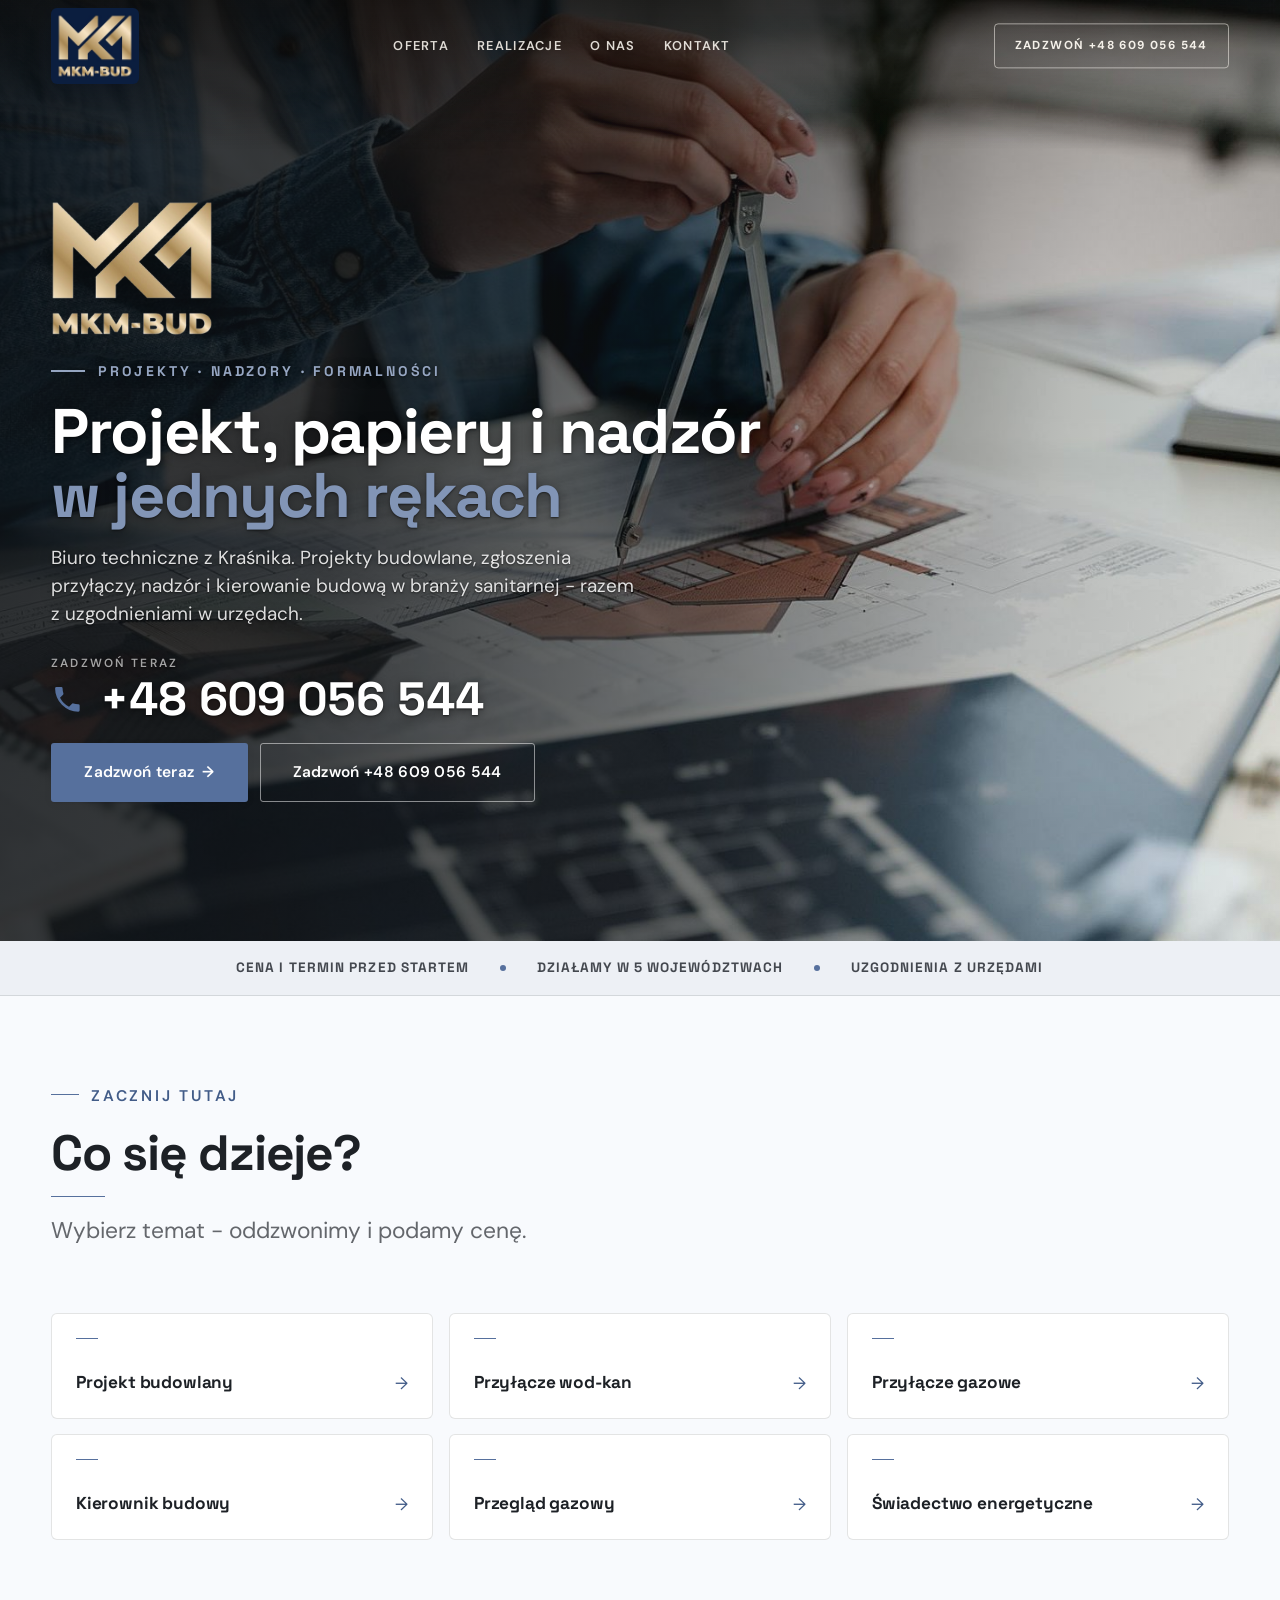
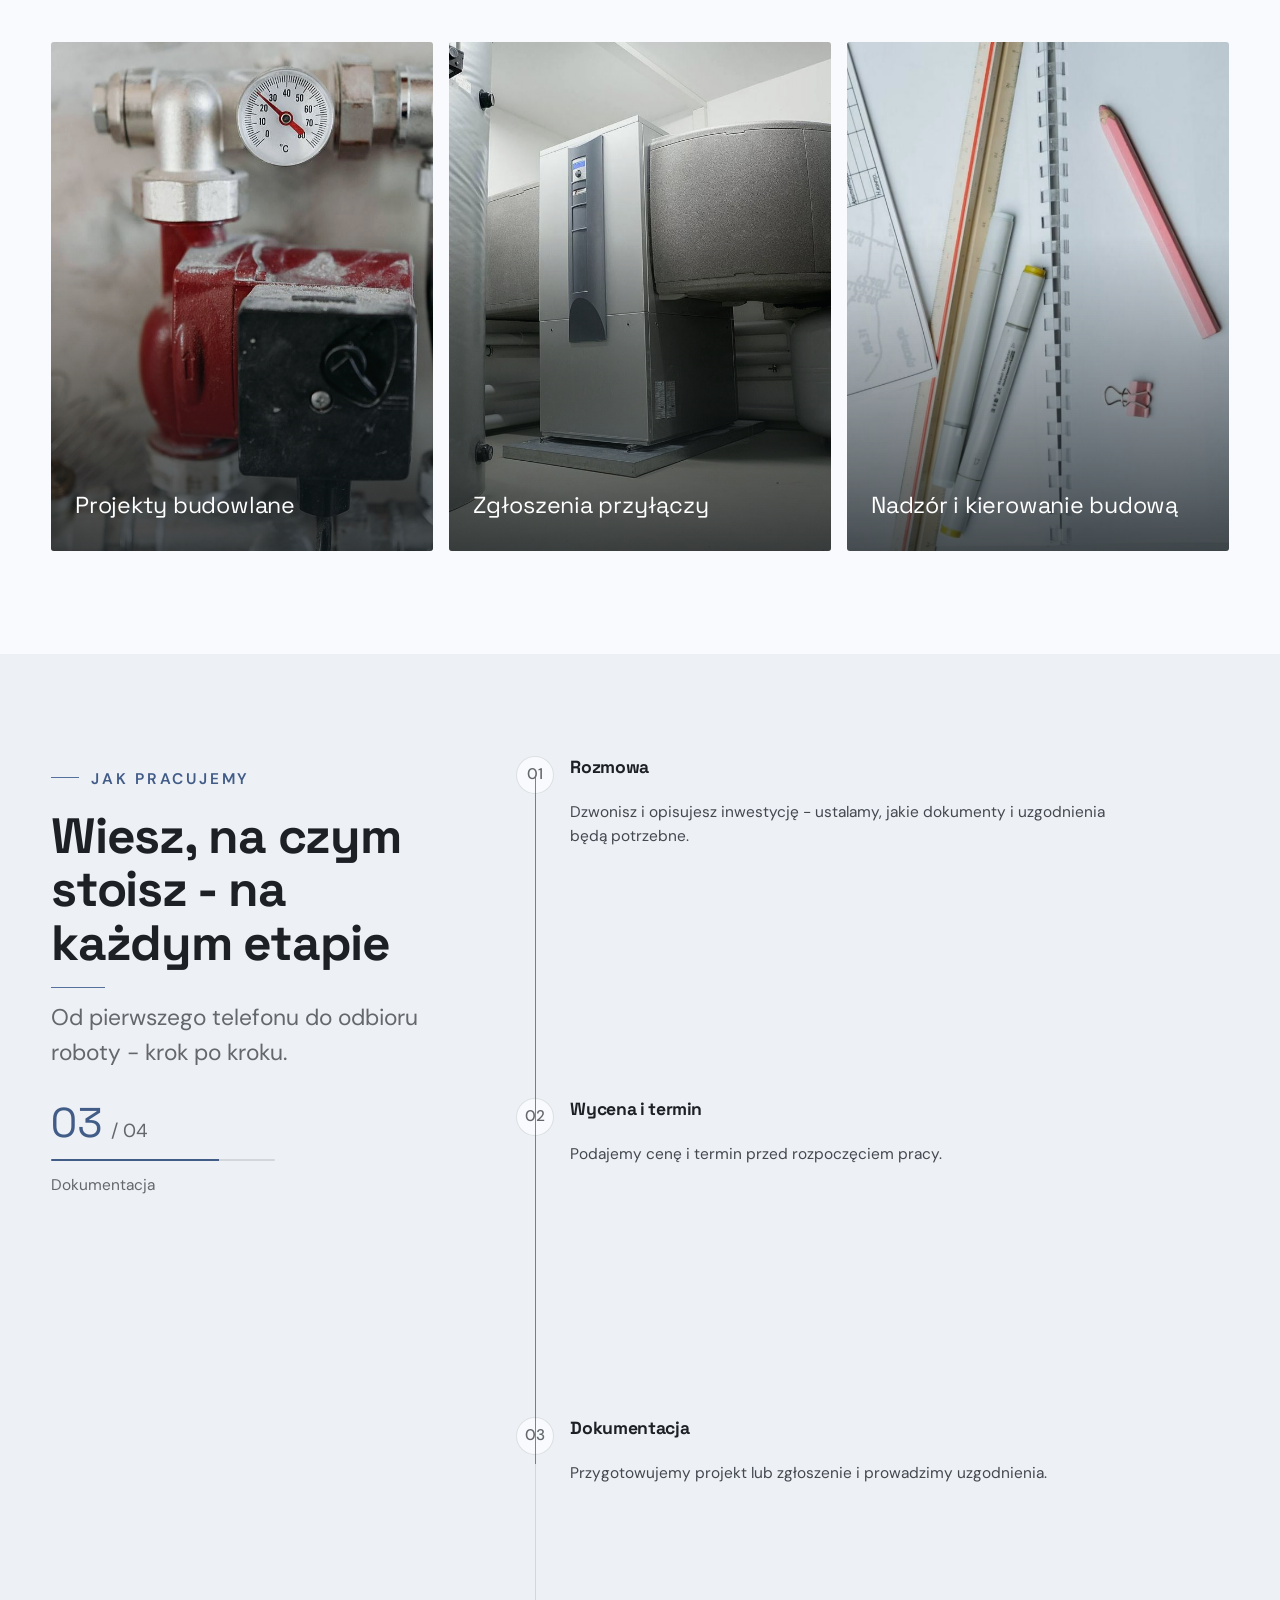
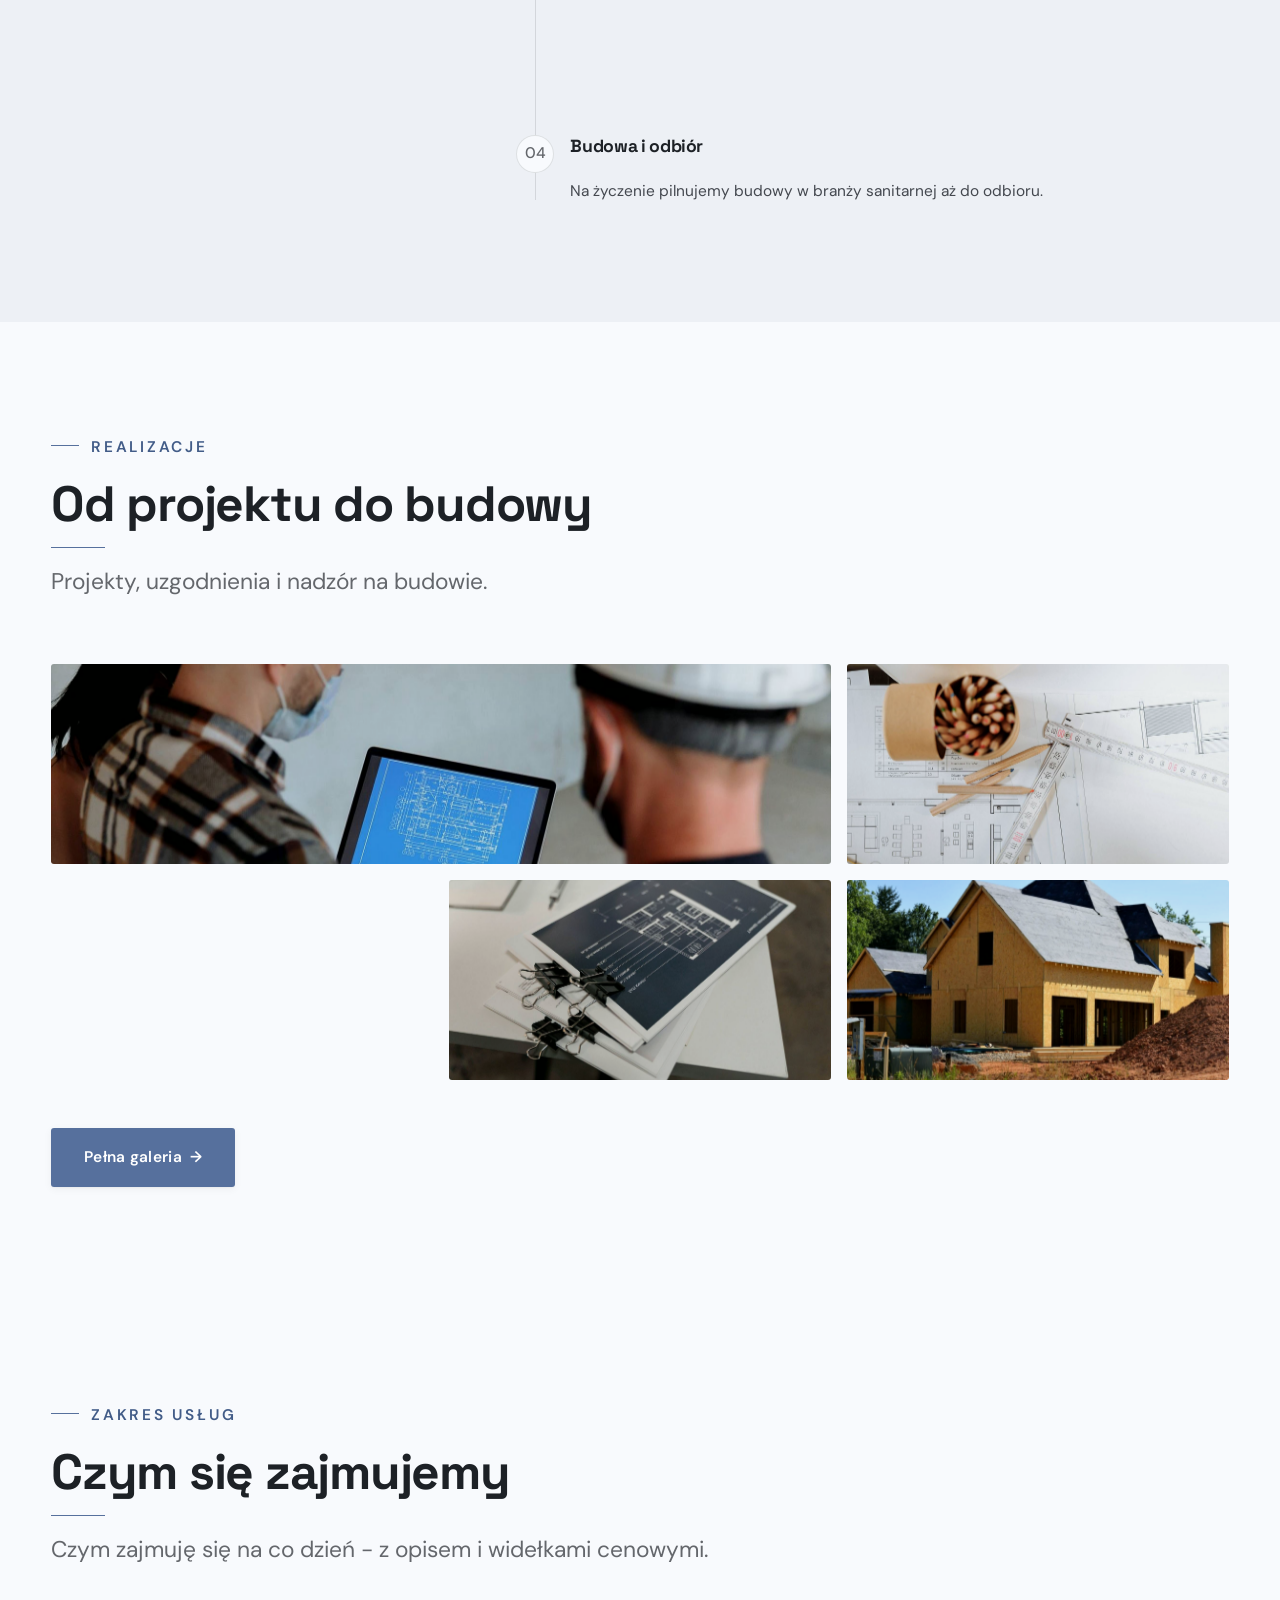
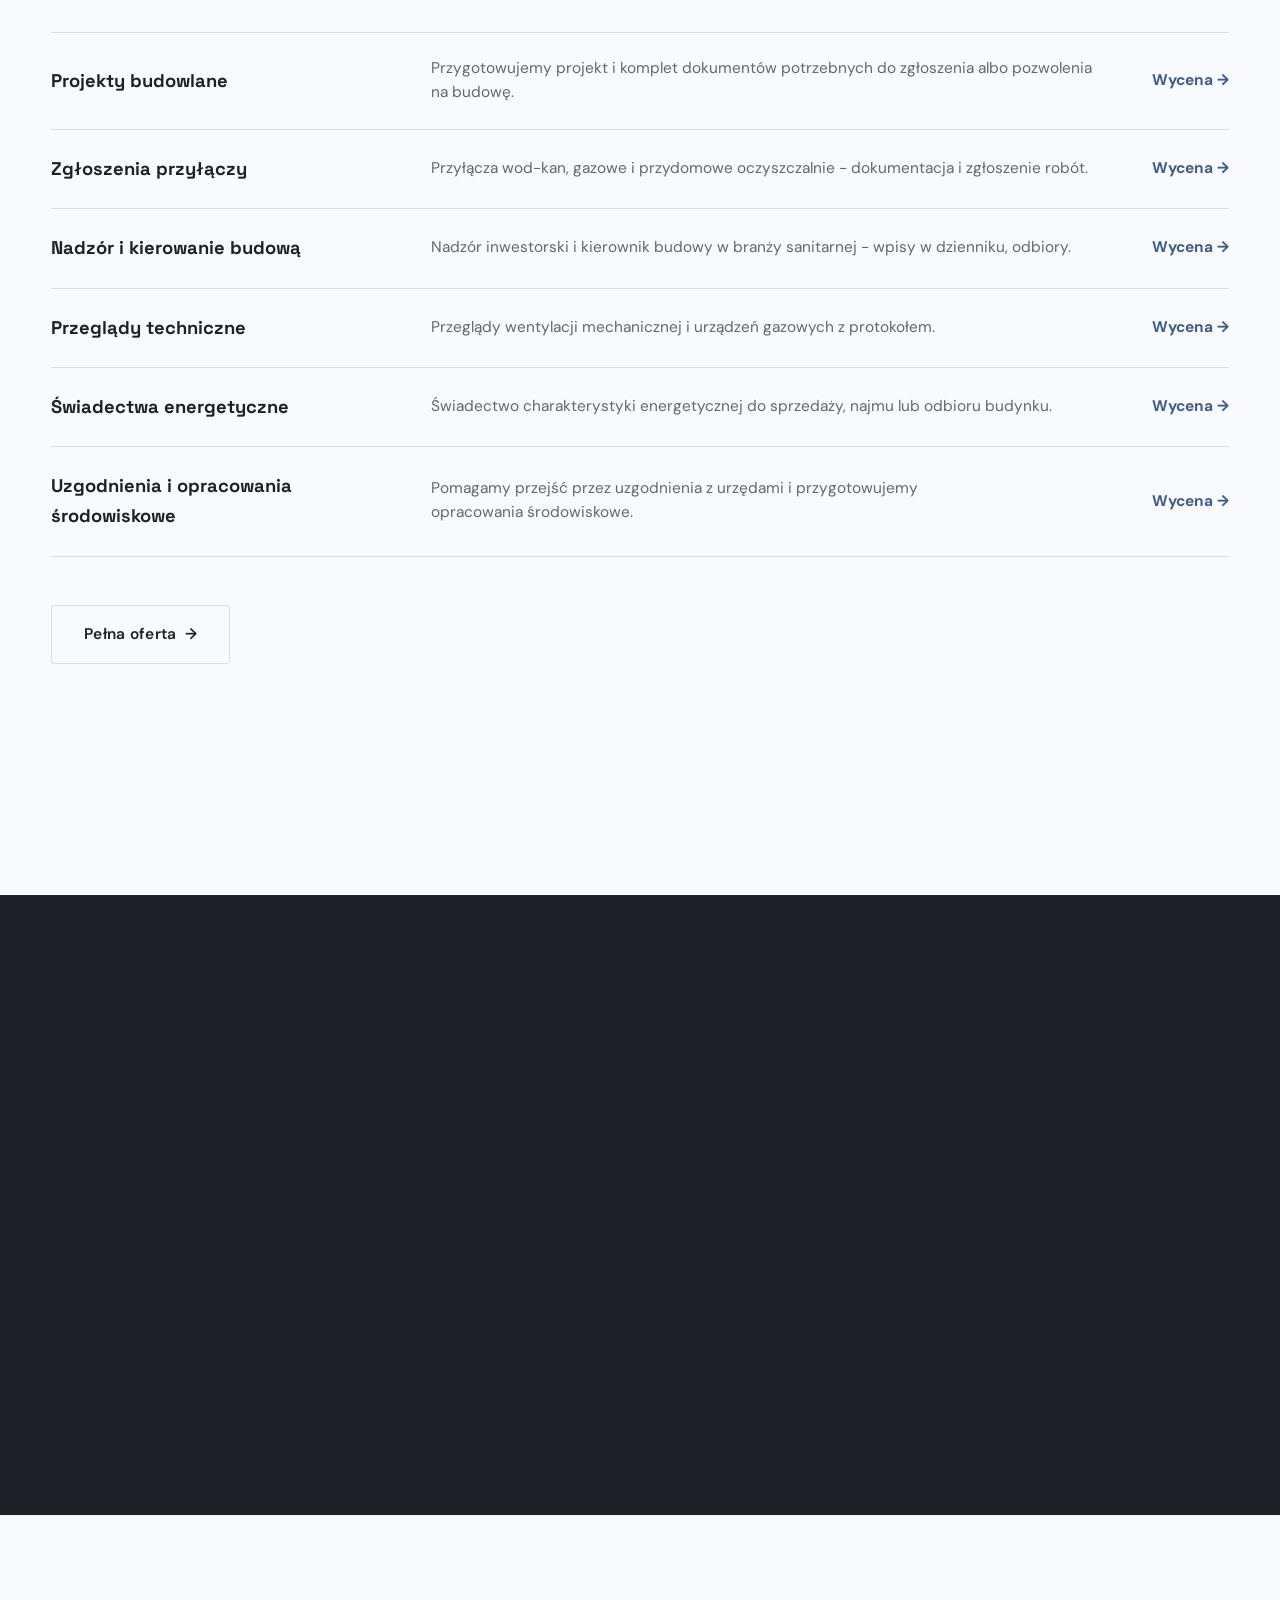
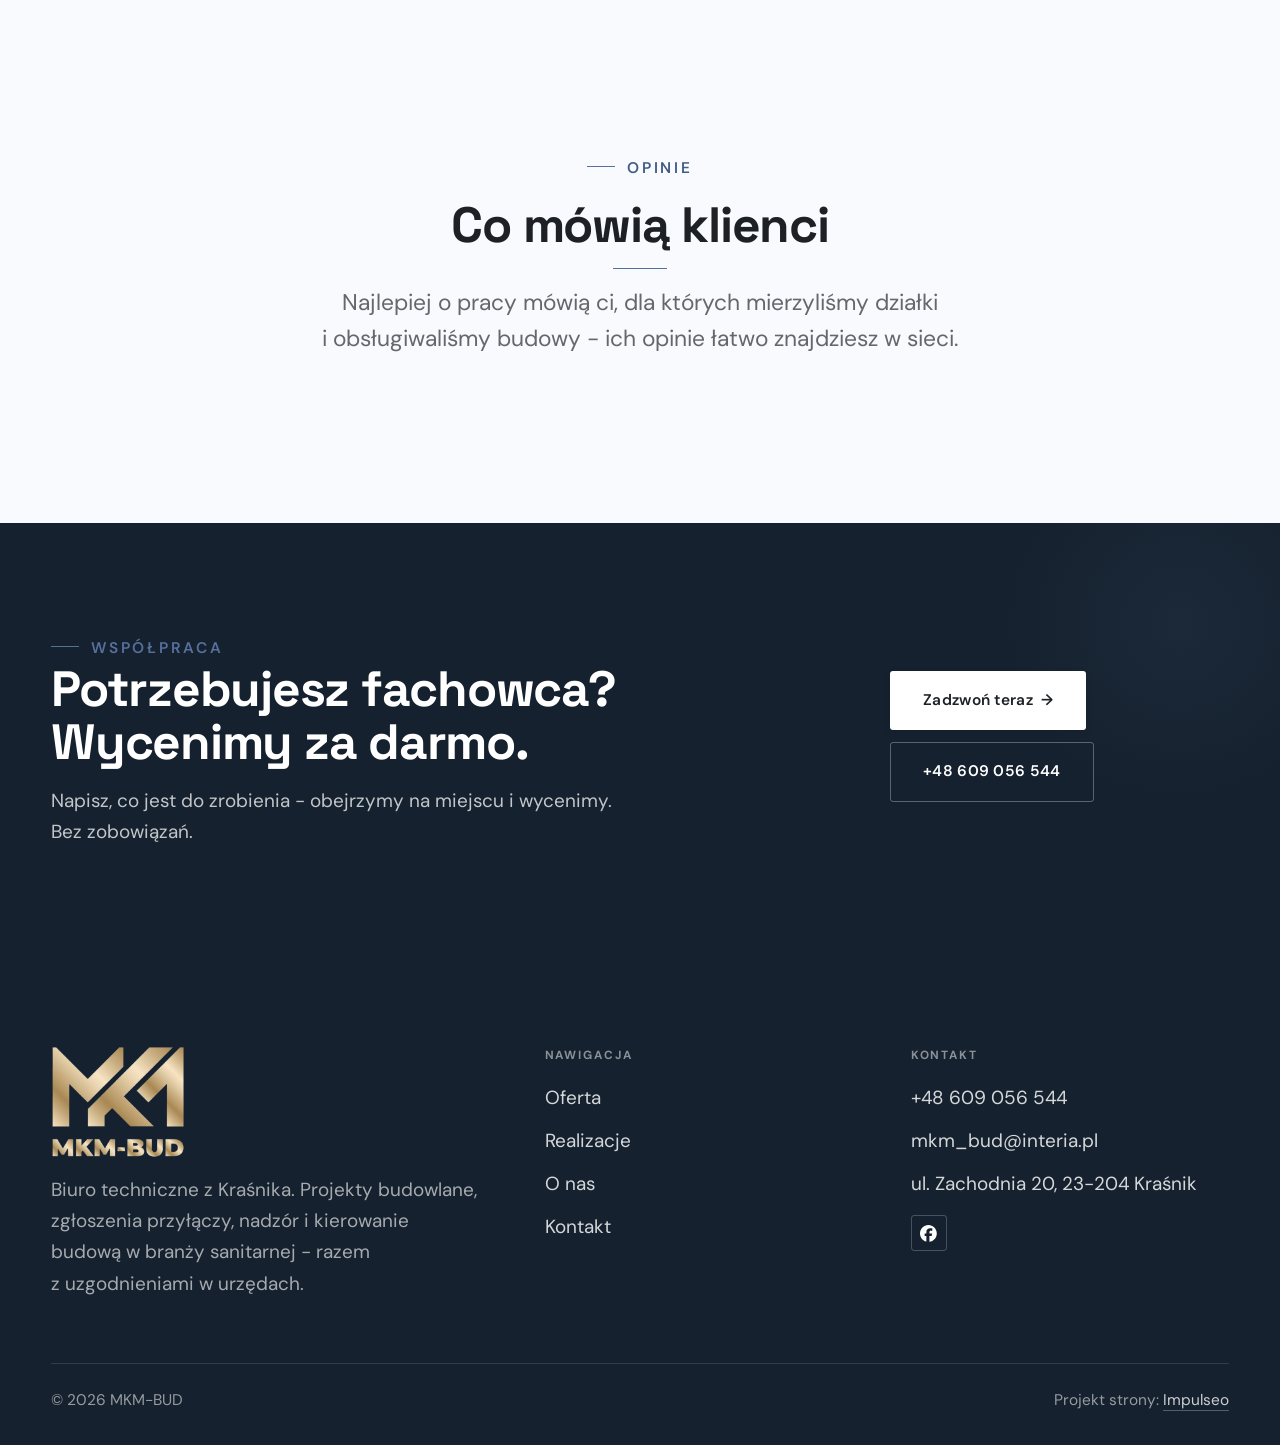
==== commit 8ec6e06b: "[claude-edit][cmt:02734b2e-b17f-47e9-84d0-e6cb32d9bb68] Logo wyeksponowane: wiekszy kafel w pasku, z" ====
--- a/index.html
+++ b/index.html
@@ -21,13 +21,13 @@
 <link rel="preconnect" href="https://fonts.googleapis.com">
 <link rel="preconnect" href="https://fonts.gstatic.com" crossorigin>
 <link href="https://fonts.googleapis.com/css2?family=Space+Grotesk:wght@500;600;700&family=DM+Sans:opsz,wght@9..40,400;9..40,500;9..40,600&display=swap" rel="stylesheet">
-<link rel="stylesheet" href="assets/styles.css?v=61407851">
+<link rel="stylesheet" href="assets/styles.css?v=61407852">
 </head>
 <body>
 
 <header class="nav">
   <div class="wrap nav-inner">
-    <a class="brand brand-has-logo" href="index.html"><img class="brand-logo" src="img/logo.jpg" alt="MKM-BUD" width="720" height="720" decoding="async"></a>
+    <a class="brand brand-has-logo" href="index.html"><img class="brand-logo" src="img/logo-nav.jpg" alt="MKM-BUD" width="371" height="320" decoding="async"></a>
     <nav class="nav-links">
       <a href="oferta.html">Oferta</a>
       <a href="realizacje.html">Realizacje</a>
@@ -44,6 +44,7 @@
   <img class="hf-photo" src="img/hero.jpg" fetchpriority="high" data-rotate="img/g1.jpg|img/g2.jpg" alt="MKM-BUD" width="1600" height="1066">
   <div class="hf-panel">
     <div class="hf-inner">
+      <img class="hf-logo" src="img/logo-gold.png" alt="Logo MKM-BUD" width="431" height="360" decoding="async">
       <span class="hf-kicker">Projekty · nadzory · formalności</span>
       <h1 class="hf-title">Projekt, papiery i nadzór <em>w jednych rękach</em></h1>
       <p class="hf-lead">Biuro techniczne z Kraśnika. Projekty budowlane, zgłoszenia przyłączy, nadzór i kierowanie budową w branży sanitarnej - razem z uzgodnieniami w urzędach.</p>
@@ -172,7 +173,7 @@
   <div class="wrap">
     <div class="foot-grid">
       <div class="foot-brand">
-        <div class="name">MKM-BUD</div>
+        <img class="foot-logo" src="img/logo-gold.png" alt="MKM-BUD" width="431" height="360" loading="lazy" decoding="async">
         <p>Biuro techniczne z Kraśnika. Projekty budowlane, zgłoszenia przyłączy, nadzór i kierowanie budową w branży sanitarnej - razem z uzgodnieniami w urzędach.</p>
       </div>
       <div class="foot-col">
--- a/assets/styles.css
+++ b/assets/styles.css
@@ -1847,3 +1847,13 @@
 
 /* === szary tekst dociągnięty do czytelności (WCAG 4.5 na wszystkich tłach) === */
 :root{--muted:#64676C;}
+
+/* === LOGO WYEKSPONOWANE (prośba klientki 28.10.2026: „logo ma być bardziej wyeksponowane") ===
+   Pasek: ciasno przycięty granatowy kafel (logo-nav.jpg) zamiast kwadratu z szerokim marginesem, większy.
+   Hero i stopka: złoty znak na przezroczystym tle (logo-gold.png) na ciemnym tle. */
+.nav .brand-logo{height:76px;max-width:none;border-radius:6px;box-shadow:0 6px 20px rgba(8,14,30,.3)}
+.nav.is-stuck .brand-logo{height:60px}
+@media(min-width:681px){.nav .nav-inner{height:92px}.nav.is-stuck .nav-inner{height:72px}}
+@media(max-width:680px){.nav .brand-logo{height:56px}.nav.is-stuck .brand-logo{height:50px}}
+.hf-logo{display:block;height:min(clamp(96px,6vw + 60px,150px),15svh);width:auto;margin-bottom:min(var(--space-6),2.6svh);filter:drop-shadow(0 4px 16px rgba(0,0,0,.5))}
+.foot-logo{display:block;height:112px;width:auto;margin-bottom:var(--space-2)}
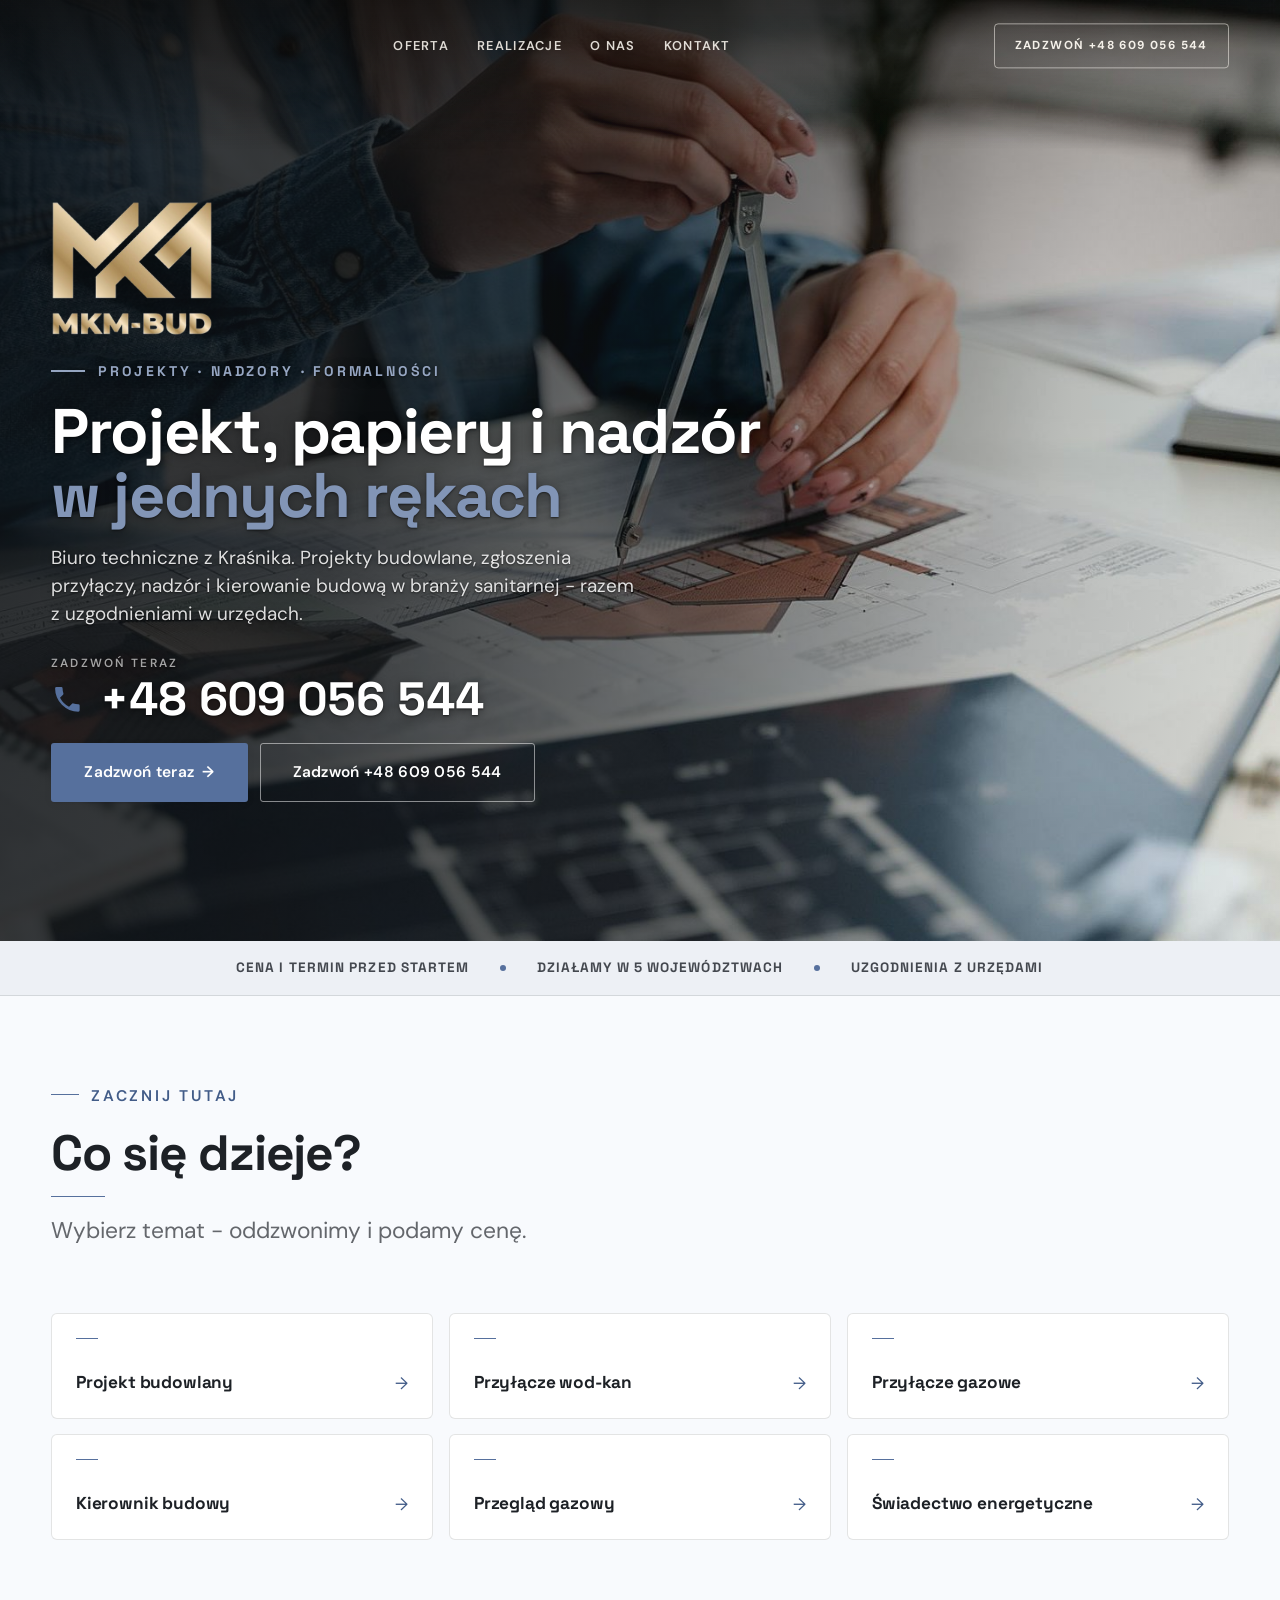
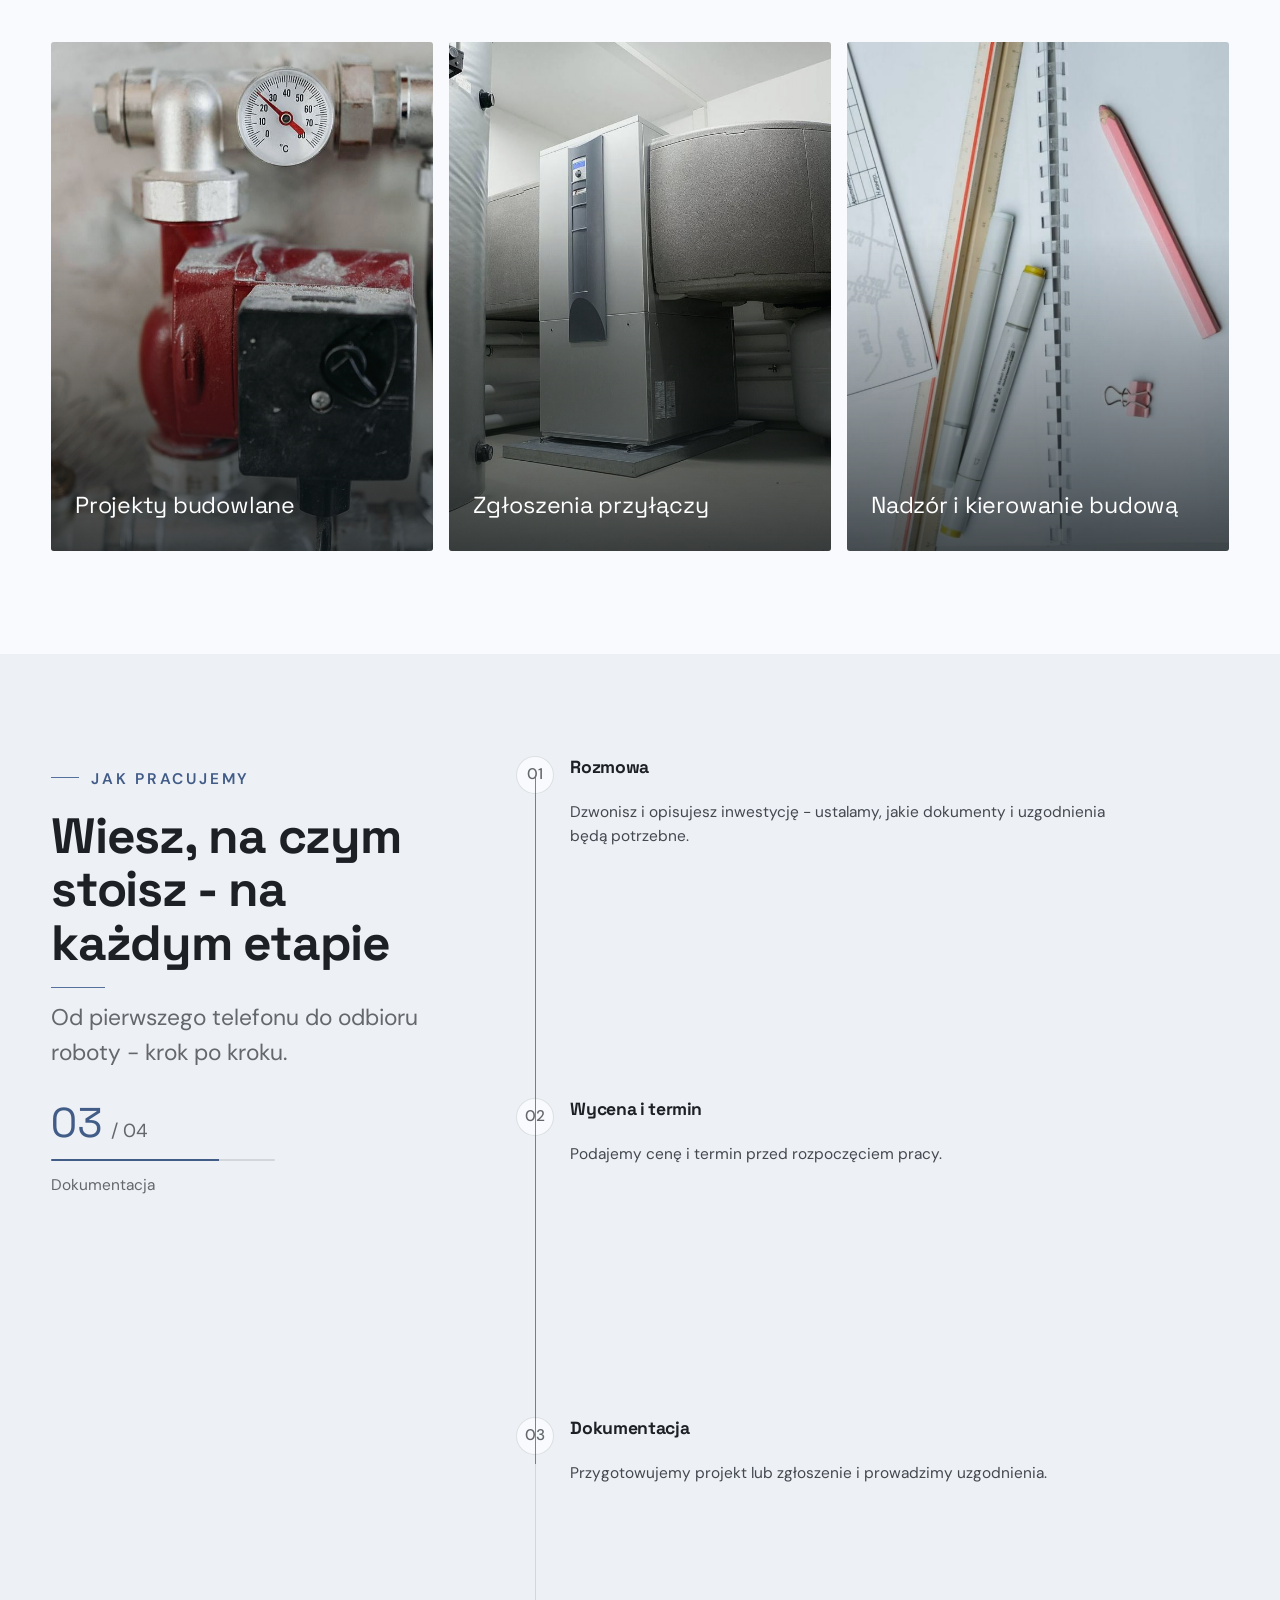
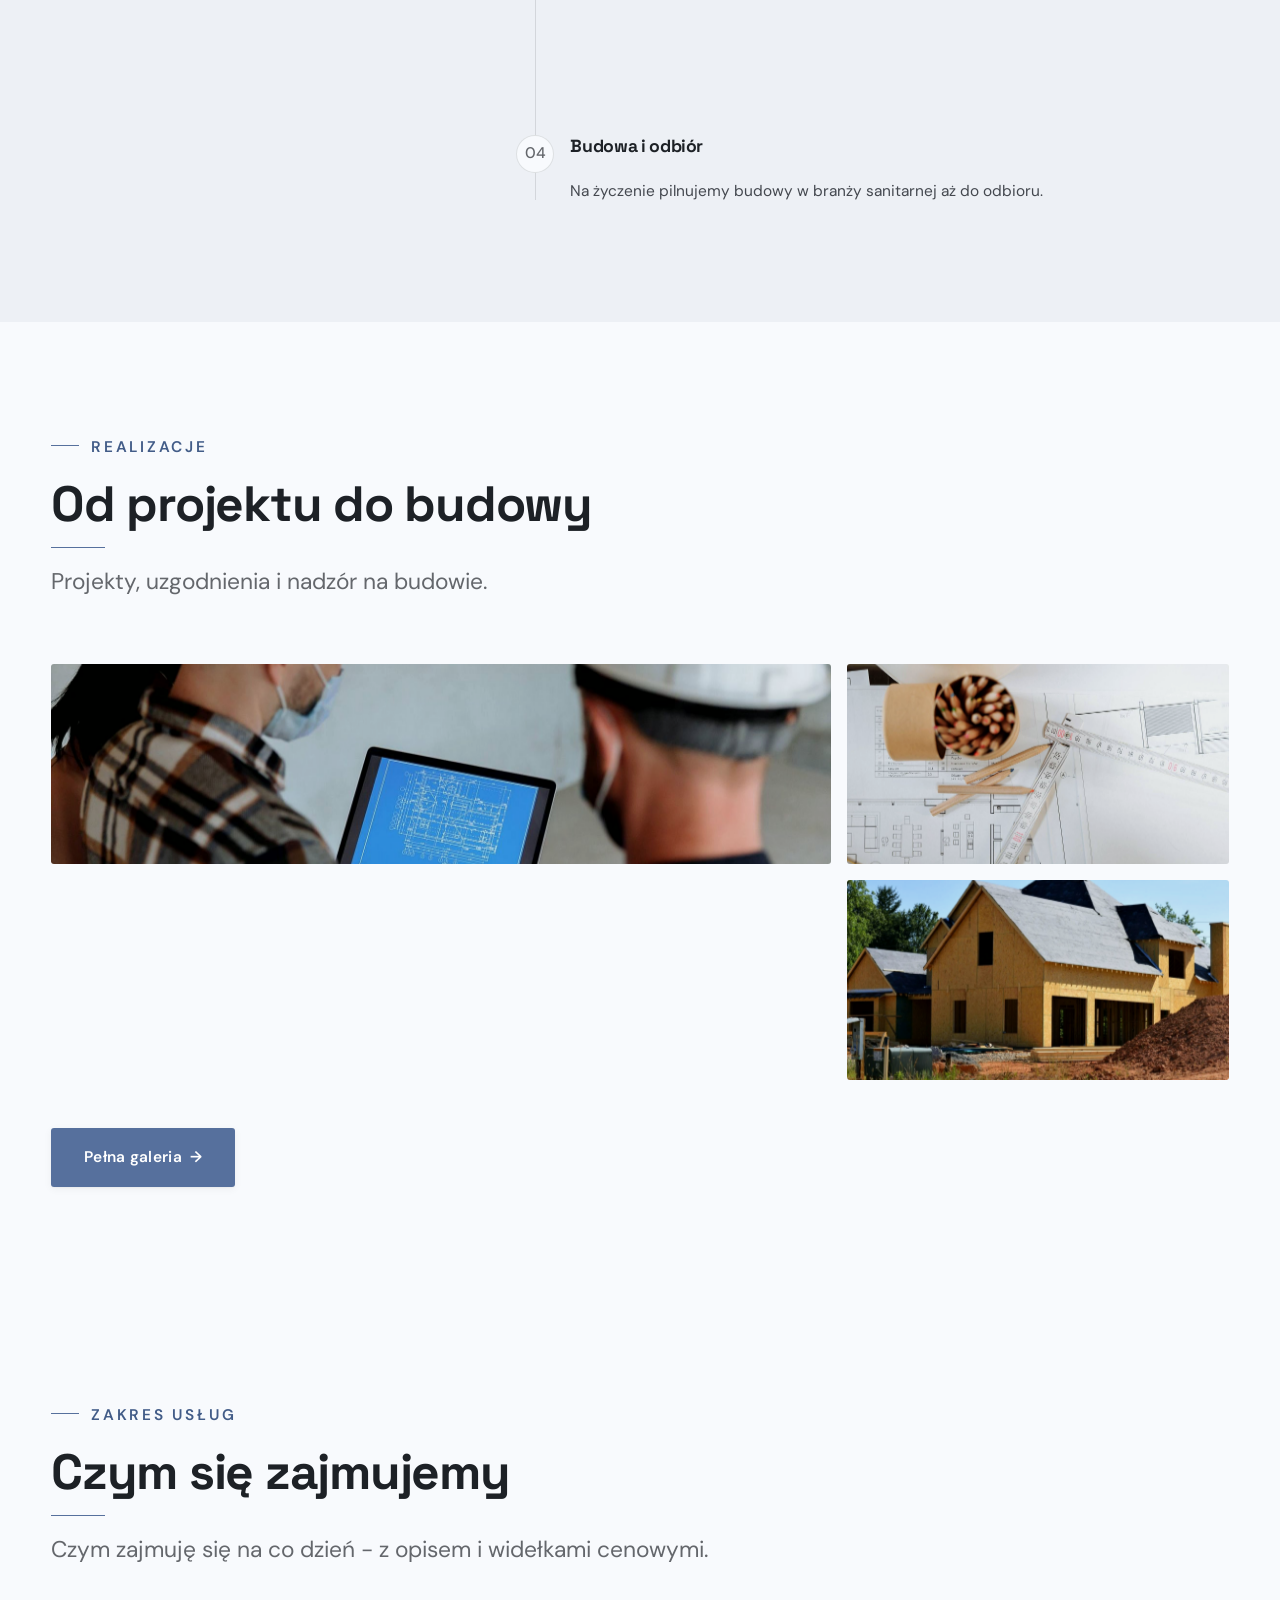
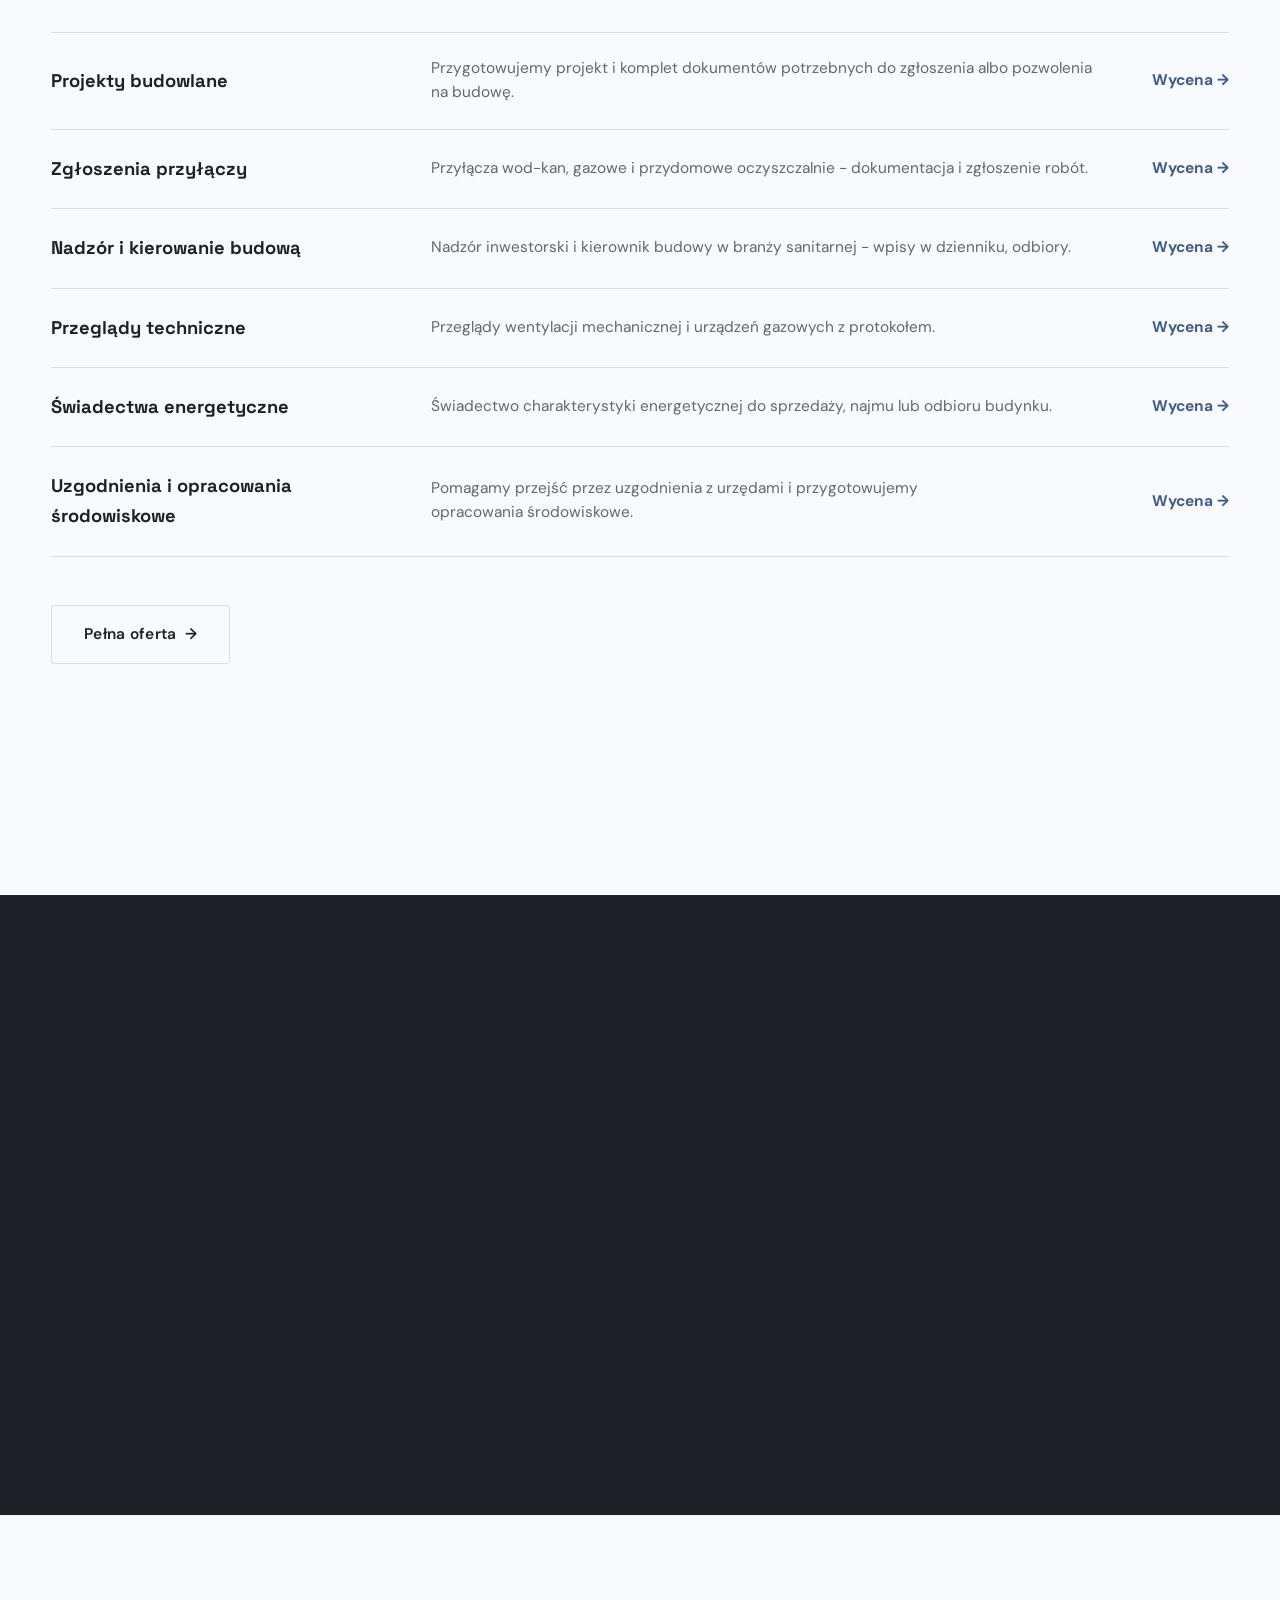
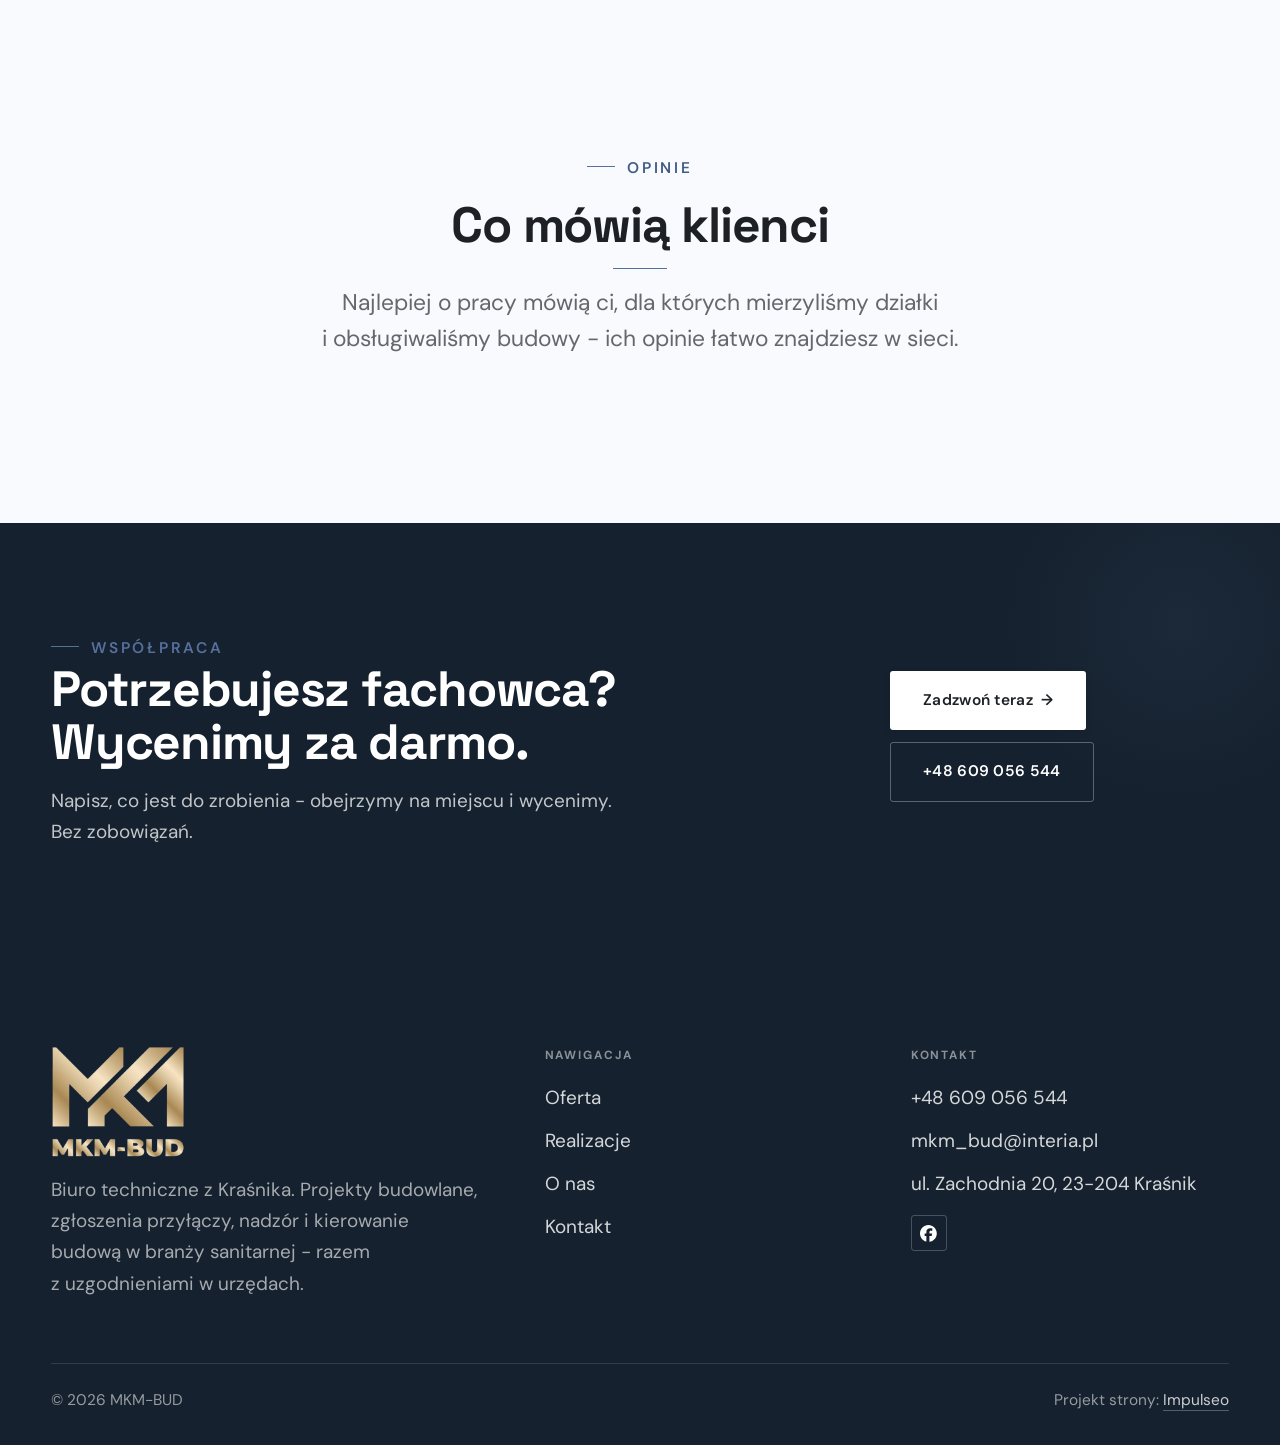
==== commit ce33316c: "[claude-edit][cmt:38b721db-5c7d-44b5-96b1-b2d492f35f74] Jedno logo na pierwszym ekranie: na stronie " ====
--- a/index.html
+++ b/index.html
@@ -21,9 +21,9 @@
 <link rel="preconnect" href="https://fonts.googleapis.com">
 <link rel="preconnect" href="https://fonts.gstatic.com" crossorigin>
 <link href="https://fonts.googleapis.com/css2?family=Space+Grotesk:wght@500;600;700&family=DM+Sans:opsz,wght@9..40,400;9..40,500;9..40,600&display=swap" rel="stylesheet">
-<link rel="stylesheet" href="assets/styles.css?v=61407852">
+<link rel="stylesheet" href="assets/styles.css?v=61407853">
 </head>
-<body>
+<body class="home">
 
 <header class="nav">
   <div class="wrap nav-inner">
--- a/assets/styles.css
+++ b/assets/styles.css
@@ -1857,3 +1857,8 @@
 @media(max-width:680px){.nav .brand-logo{height:56px}.nav.is-stuck .brand-logo{height:50px}}
 .hf-logo{display:block;height:min(clamp(96px,6vw + 60px,150px),15svh);width:auto;margin-bottom:min(var(--space-6),2.6svh);filter:drop-shadow(0 4px 16px rgba(0,0,0,.5))}
 .foot-logo{display:block;height:112px;width:auto;margin-bottom:var(--space-2)}
+
+/* === JEDNO LOGO NA PIERWSZYM EKRANIE (uwaga 29.10.2026: „wystarczy to jedno wyeksponowane logo, czemu są dwa?") ===
+   Strona główna: na górze widać tylko duże złote logo w hero; logo w pasku pojawia się dopiero po przewinięciu. */
+.home .nav .brand-logo{transition:opacity .3s ease,visibility .3s ease,height .3s ease}
+.home .nav:not(.is-stuck) .brand-logo{opacity:0;visibility:hidden}
